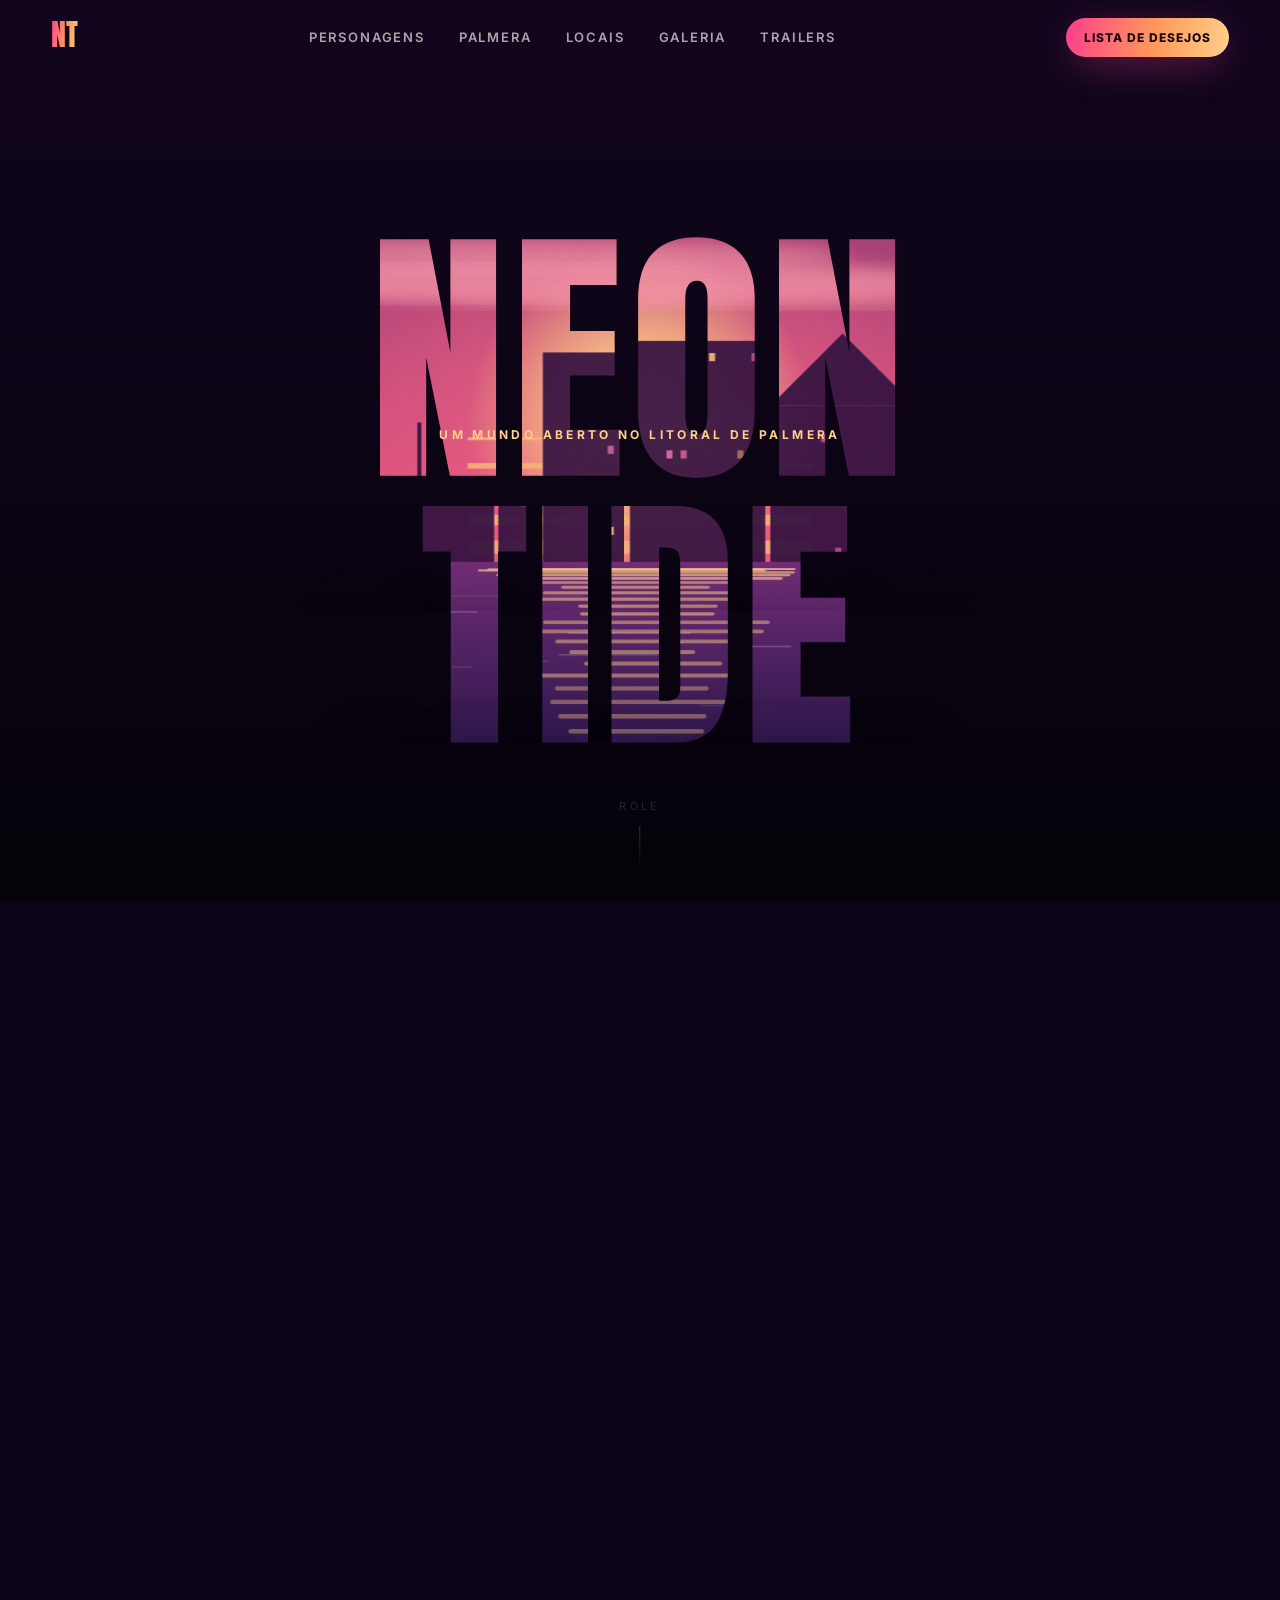
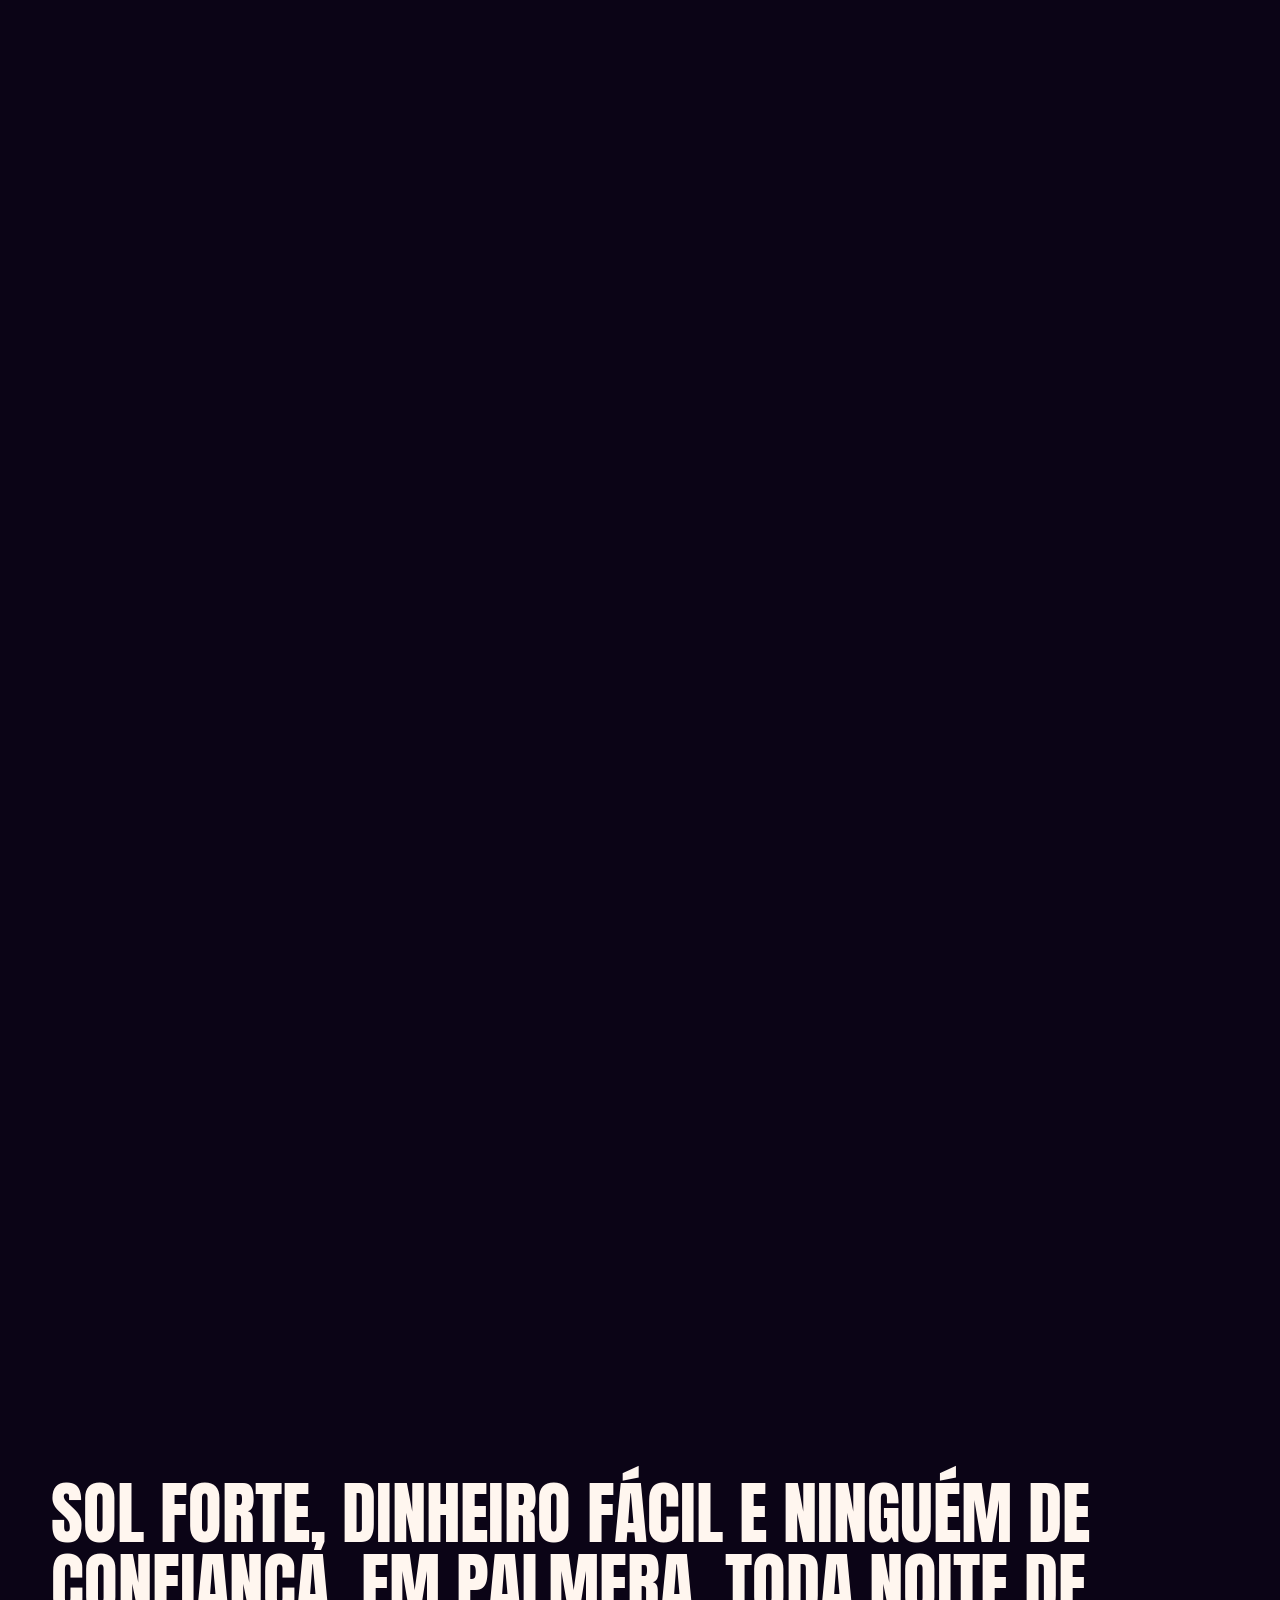
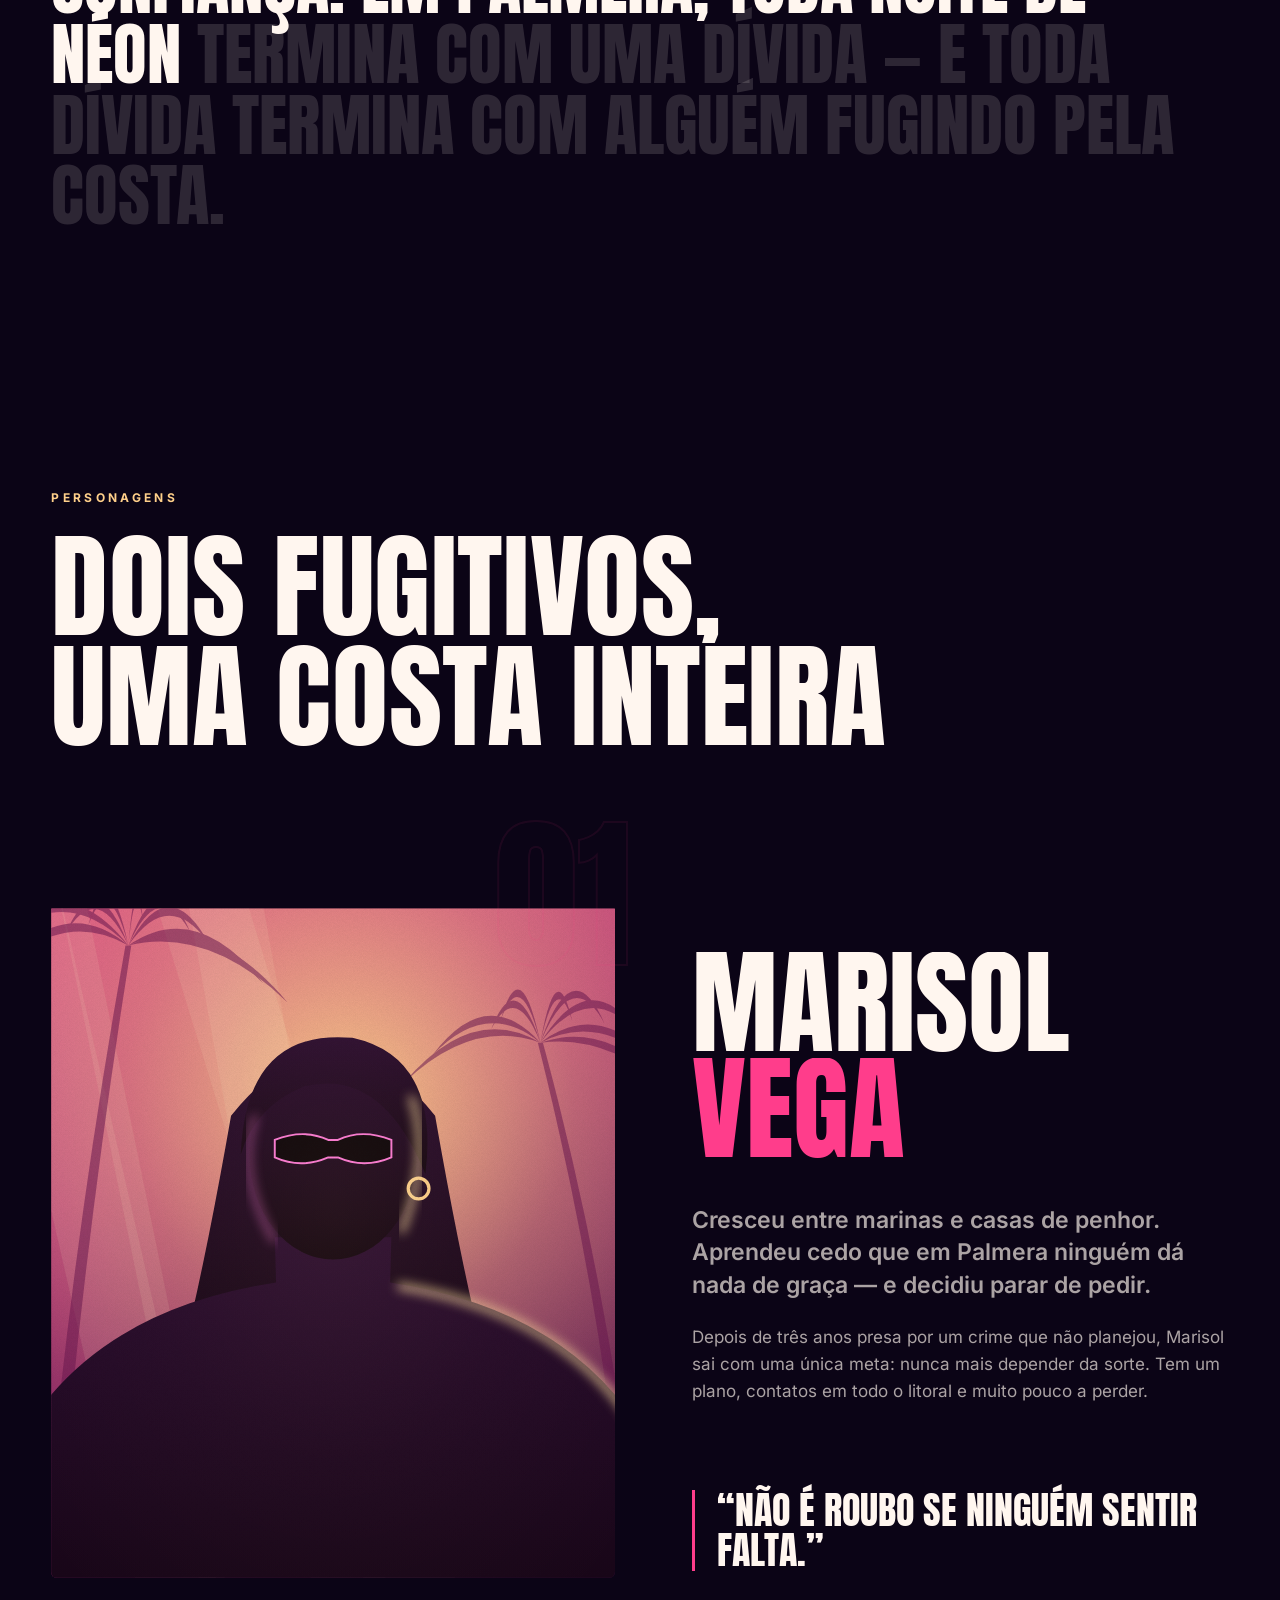
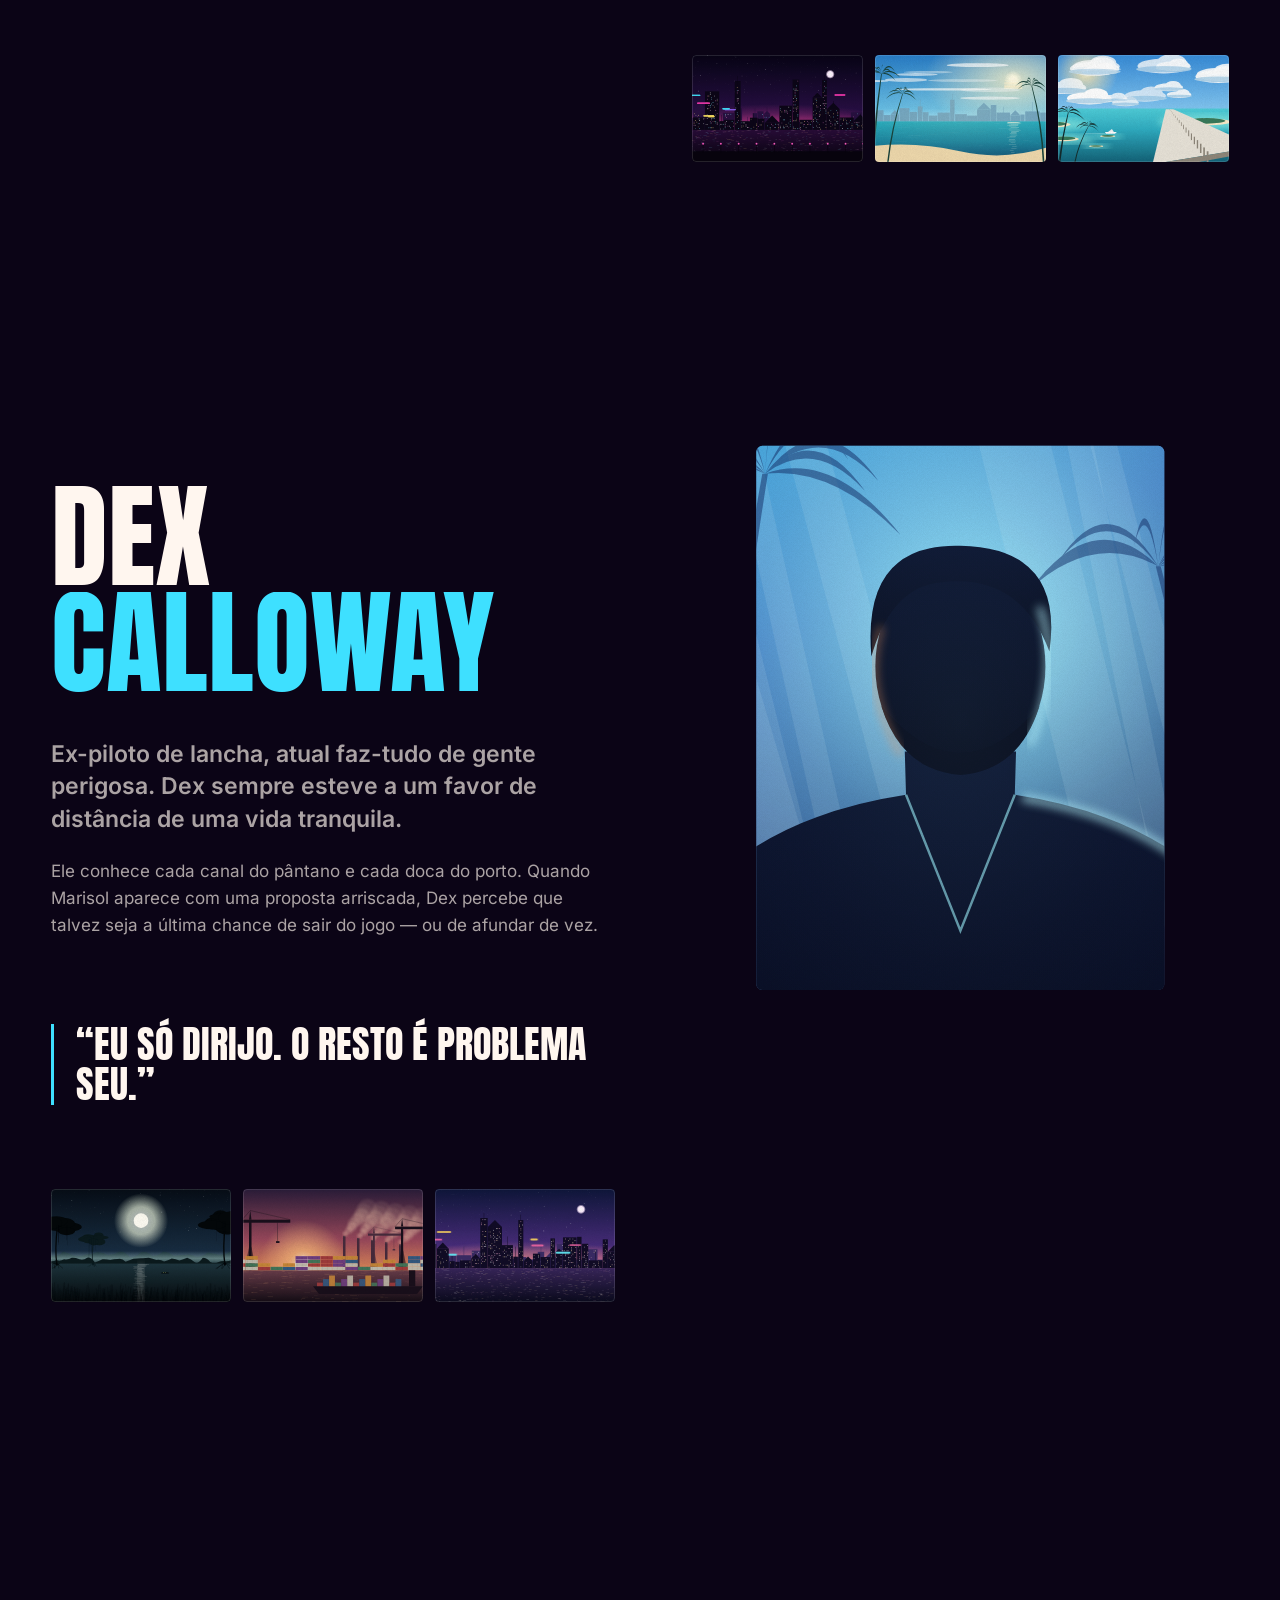
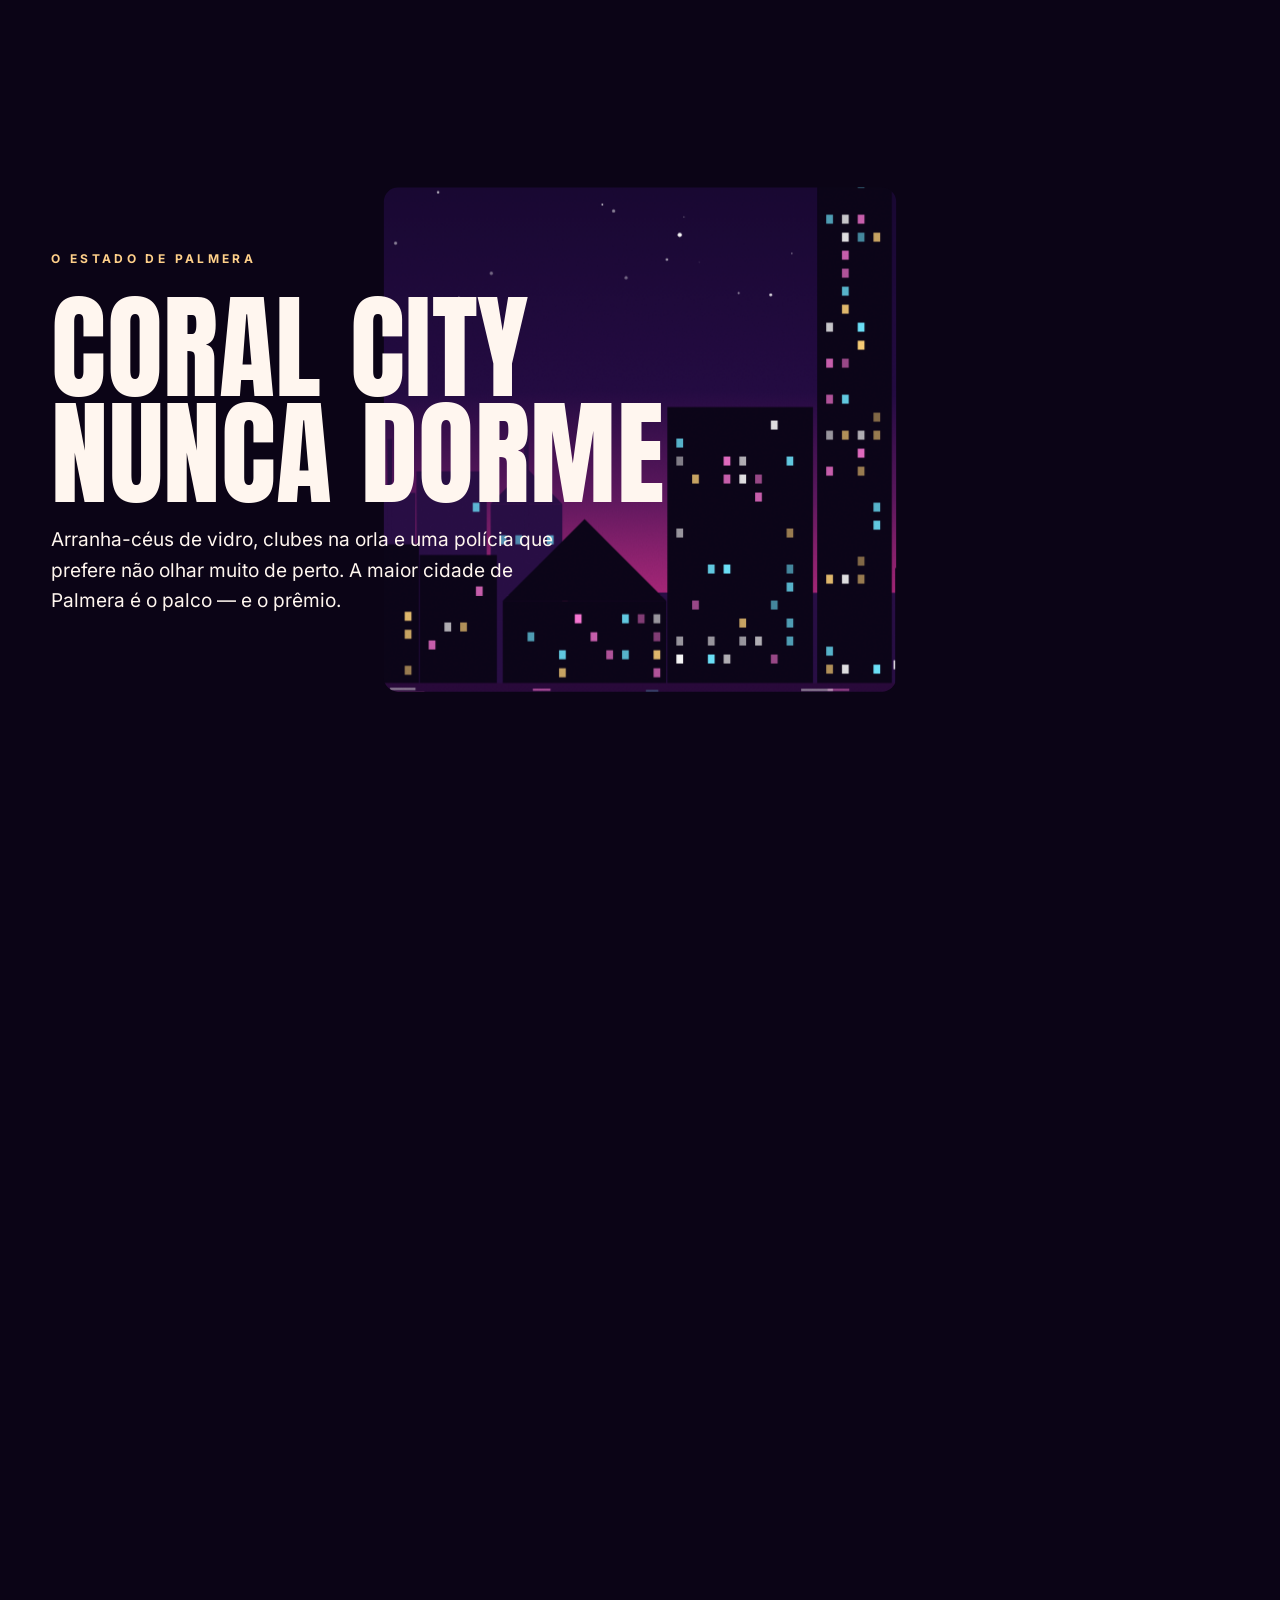
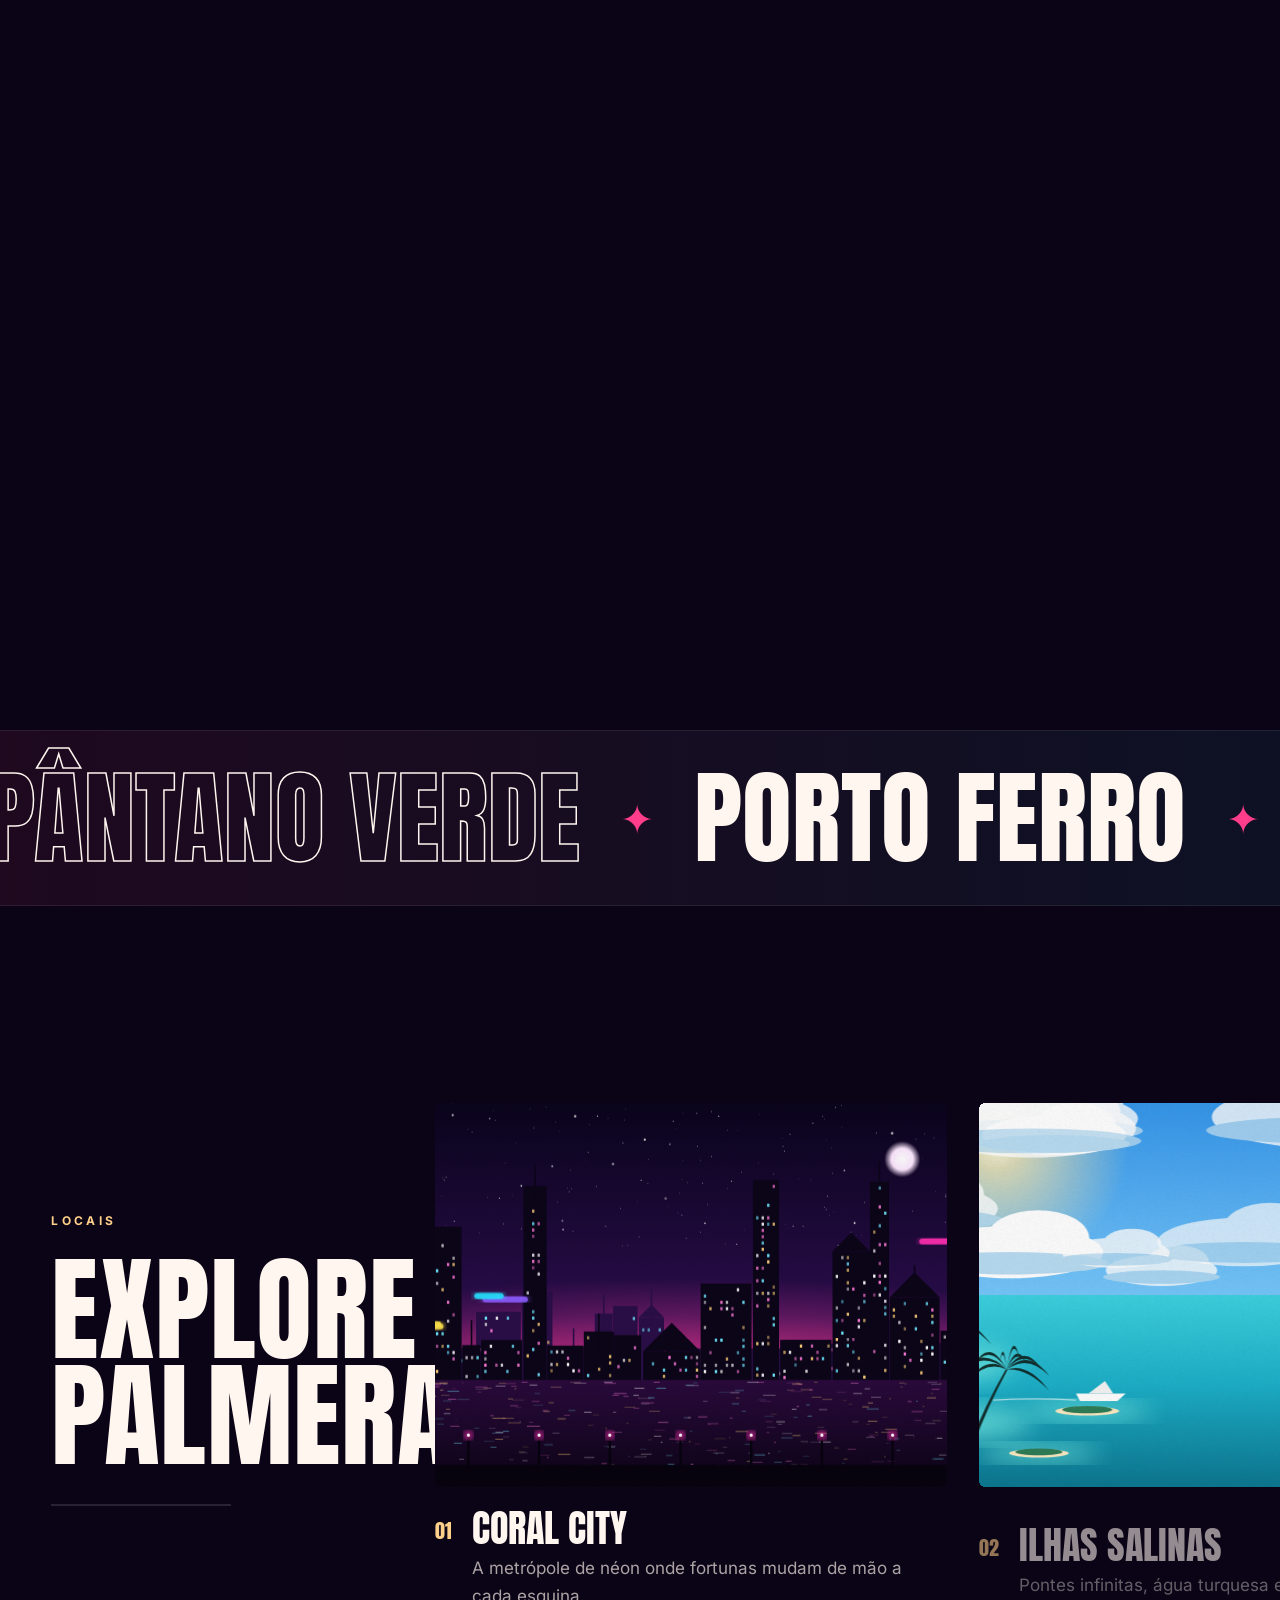
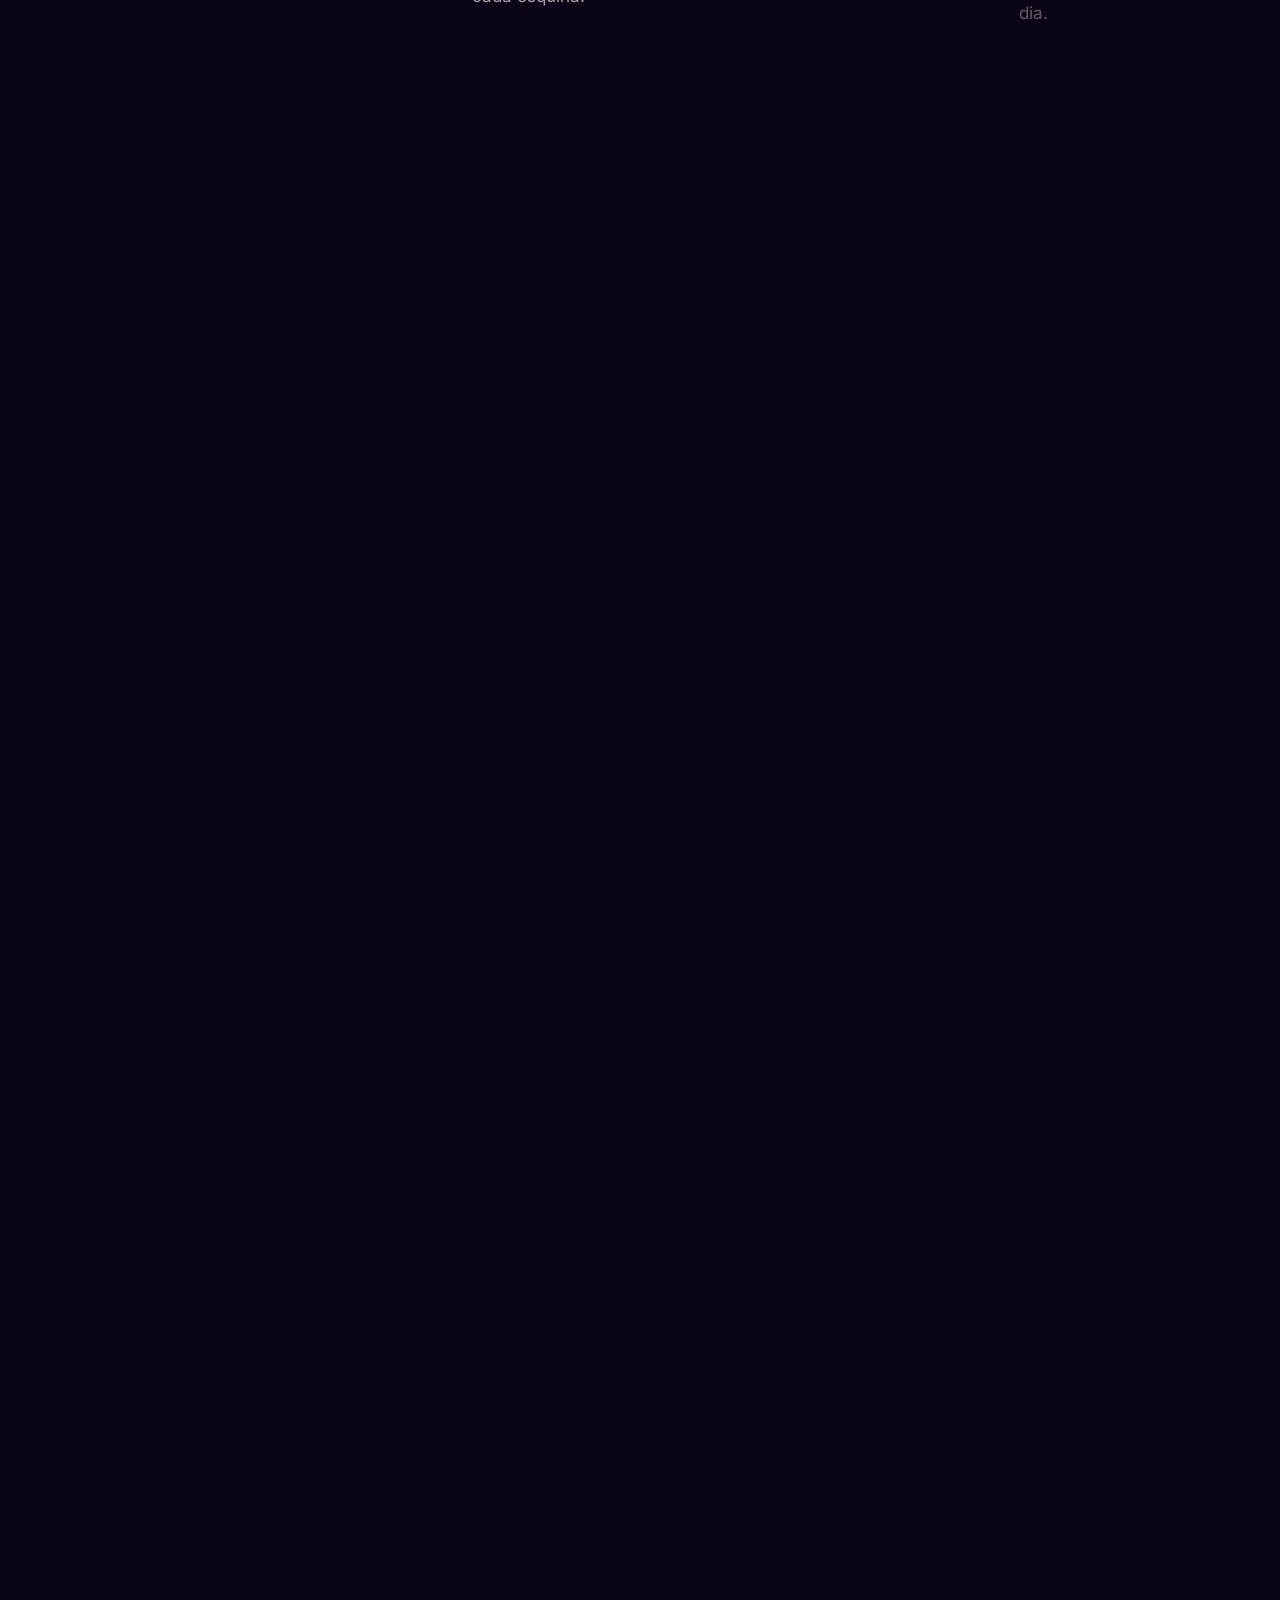
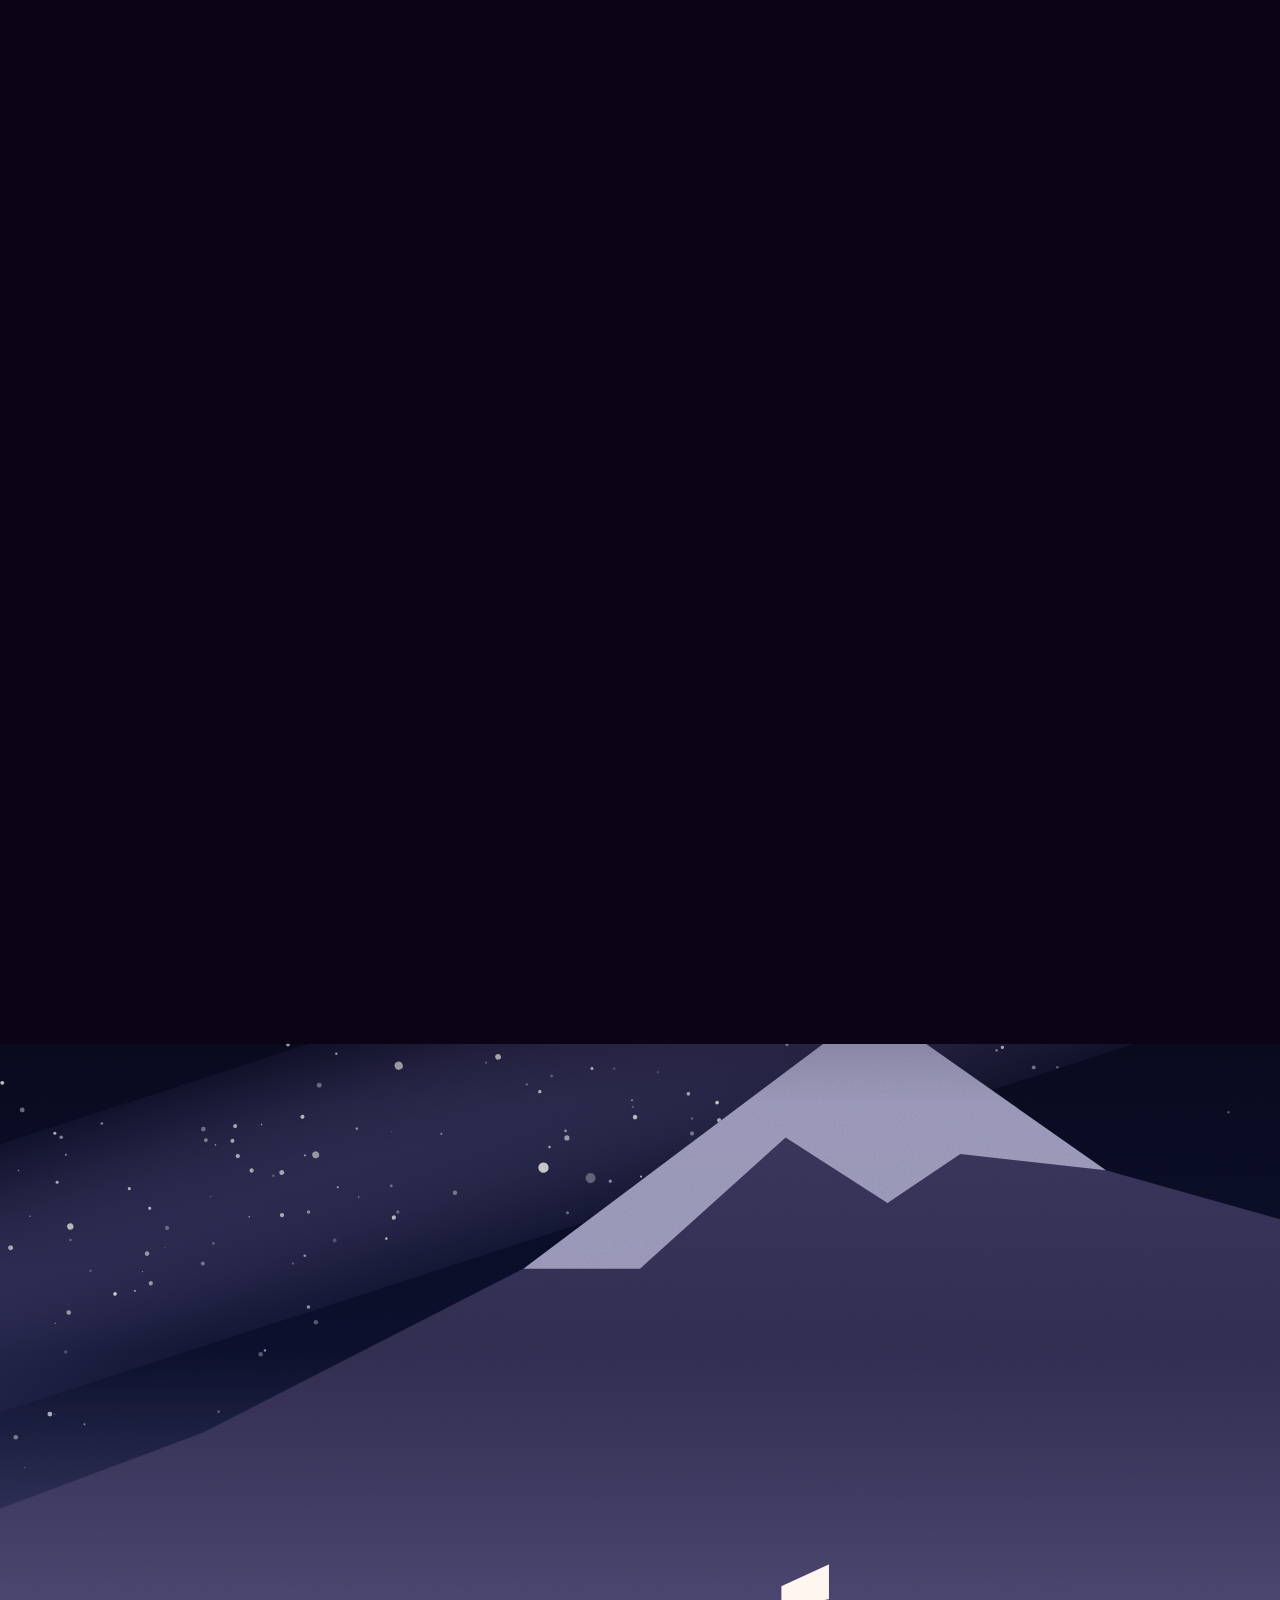
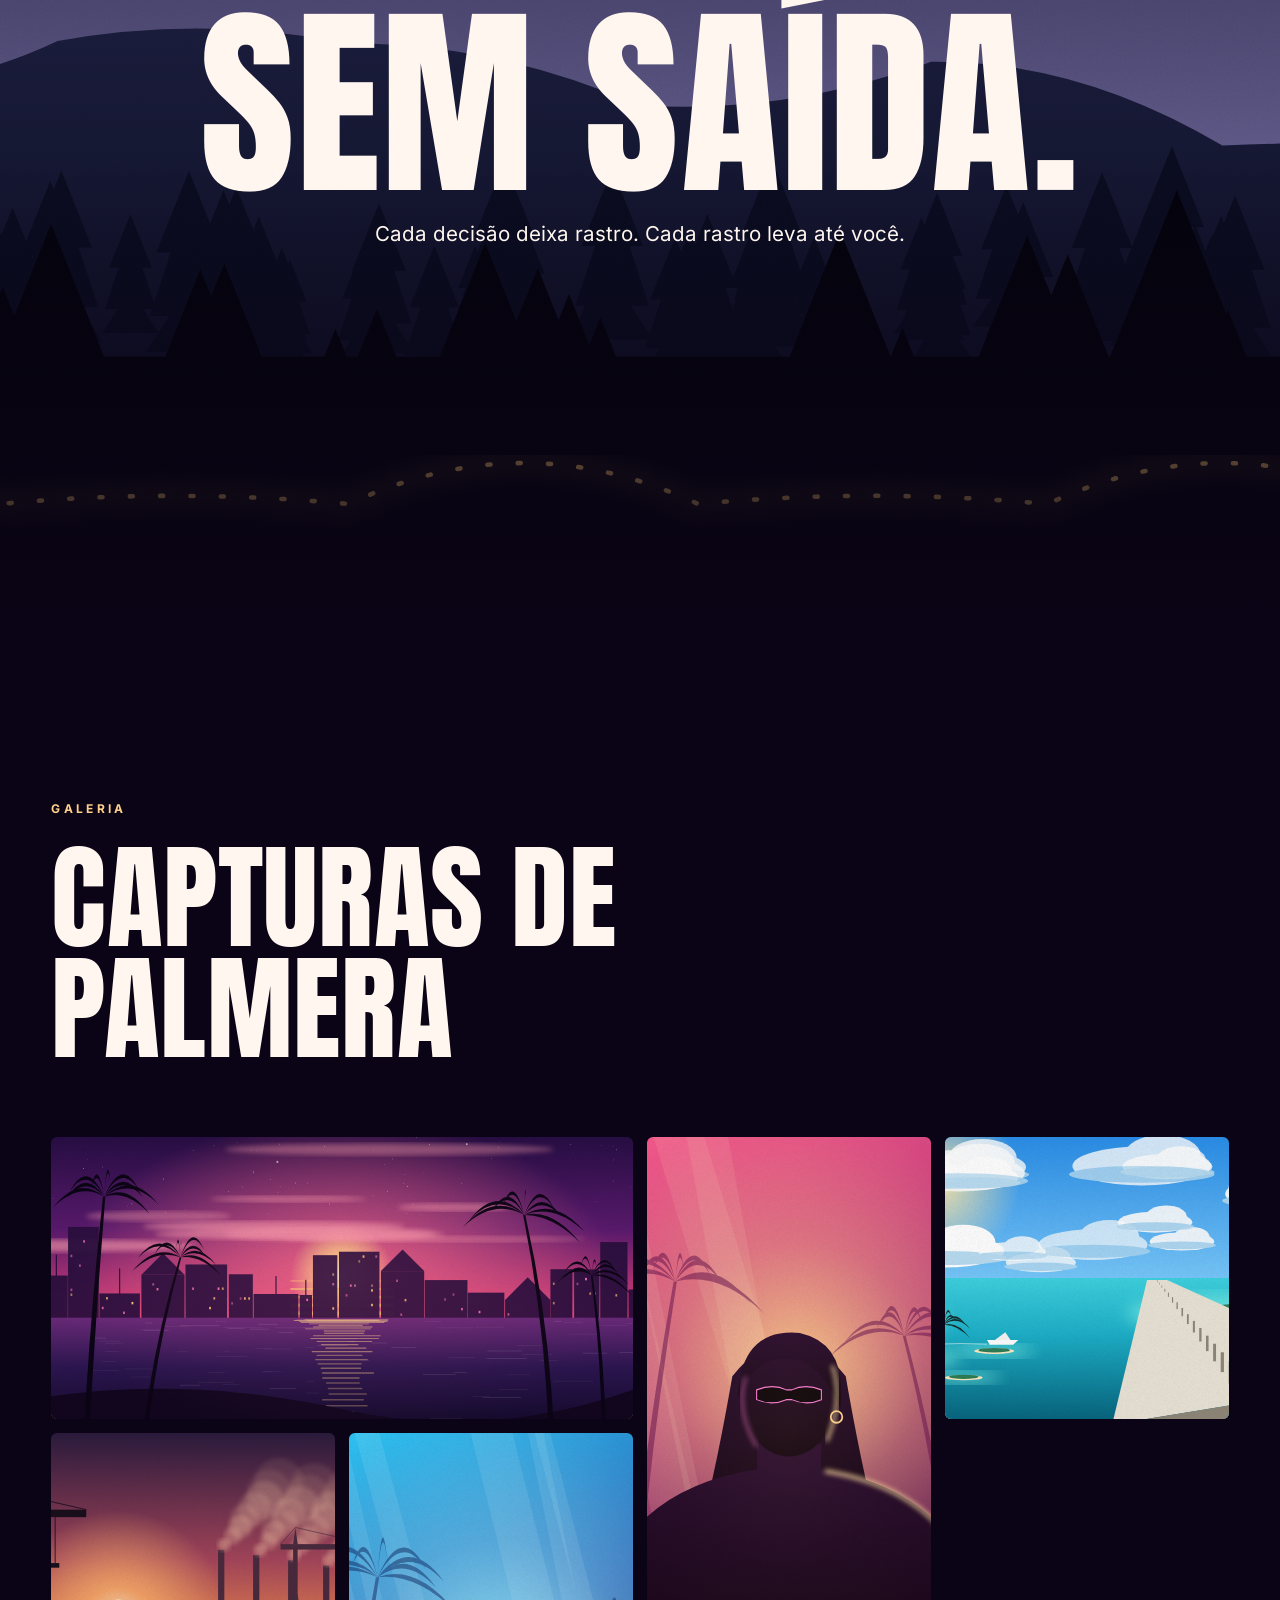
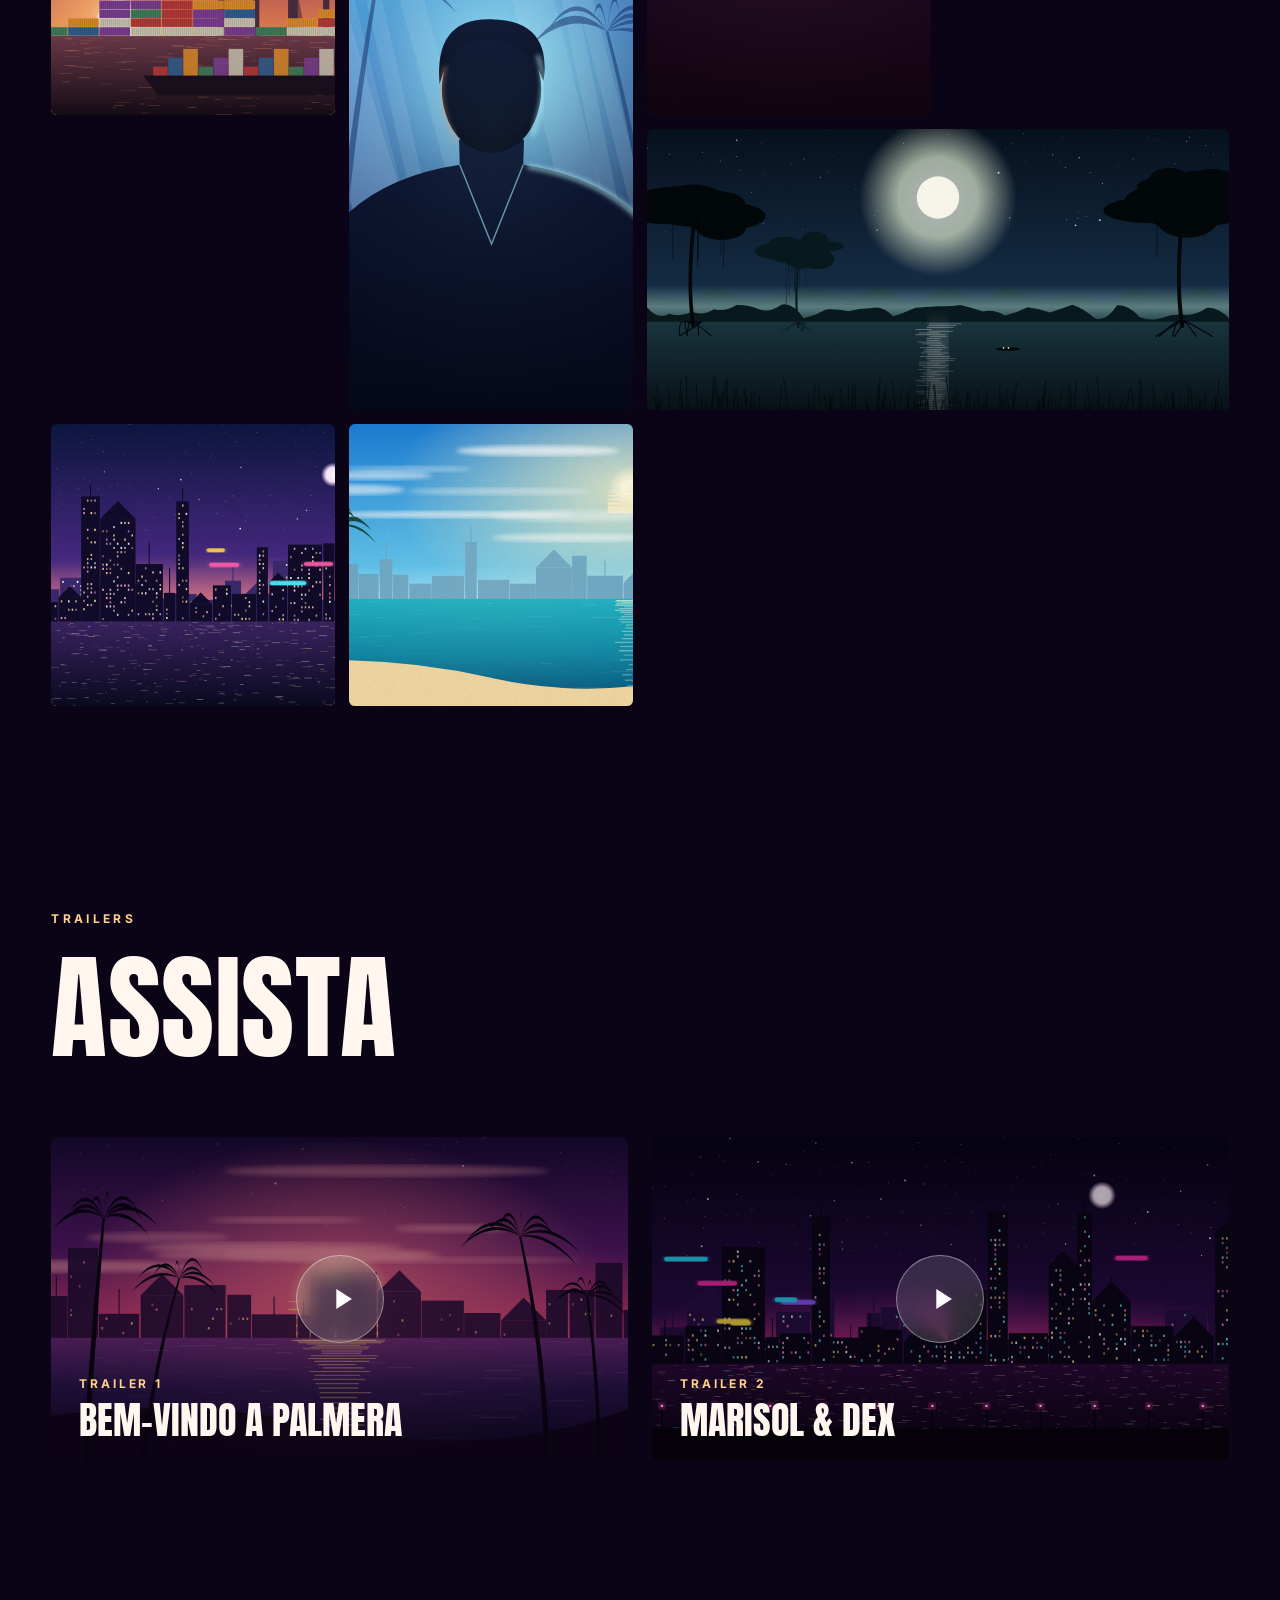
==== index.html @ a026e3bc "Create NEON TIDE site with scroll animations Single-page promo site for a fictional open-world game:" ====
<!doctype html>
<html lang="pt-BR">
<head>
  <meta charset="utf-8">
  <meta name="viewport" content="width=device-width, initial-scale=1">
  <title>NEON TIDE — Bem-vindo a Palmera</title>
  <meta name="description" content="NEON TIDE: um jogo de mundo aberto fictício ambientado no estado ensolarado de Palmera.">
  <meta name="theme-color" content="#0b0416">
  <link rel="preload" as="font" type="font/woff2" href="assets/fonts/anton-latin-400-normal.woff2" crossorigin>
  <link rel="icon" href="data:image/svg+xml,%3Csvg xmlns='http://www.w3.org/2000/svg' viewBox='0 0 32 32'%3E%3Crect width='32' height='32' rx='6' fill='%230b0416'/%3E%3Ctext x='16' y='23' font-family='Impact,sans-serif' font-size='18' text-anchor='middle' fill='%23ff3d8b'%3ENT%3C/text%3E%3C/svg%3E">
  <link rel="preload" as="image" href="assets/img/hero.svg">
  <link rel="stylesheet" href="css/style.css">
</head>
<body class="is-loading">

  <!-- Loader -->
  <div class="loader" aria-hidden="true">
    <div class="loader__logo">
      <span>N</span><span>T</span>
    </div>
    <div class="loader__bar"><i></i></div>
  </div>

  <!-- Navegação -->
  <header class="nav">
    <a class="nav__brand" href="#top" aria-label="Início">
      <span class="brand-mark">NT</span>
    </a>
    <nav class="nav__links" aria-label="Seções">
      <a href="#personagens">Personagens</a>
      <a href="#palmera">Palmera</a>
      <a href="#locais">Locais</a>
      <a href="#galeria">Galeria</a>
      <a href="#trailer">Trailers</a>
    </nav>
    <div class="nav__right">
      <a class="btn btn--small" href="#lancamento">Lista de desejos</a>
      <button class="nav__burger" aria-label="Abrir menu" aria-expanded="false"><span></span><span></span></button>
    </div>
  </header>

  <div class="menu" aria-hidden="true">
    <nav>
      <a href="#personagens">Personagens</a>
      <a href="#palmera">Palmera</a>
      <a href="#locais">Locais</a>
      <a href="#galeria">Galeria</a>
      <a href="#trailer">Trailers</a>
      <a href="#lancamento">Lançamento</a>
    </nav>
  </div>

  <main id="top">

    <!-- 1. INTRO: imagem revelada pela máscara do título -->
    <section class="intro" aria-label="Introdução">
      <div class="intro__pin">
        <div class="intro__media">
          <img class="intro__img" src="assets/img/hero.svg" alt="Pôr do sol sobre Coral City com palmeiras em silhueta" width="1920" height="1080">
          <div class="intro__shade"></div>
        </div>

        <!-- Camada escura com o título vazado -->
        <svg class="intro__mask" viewBox="0 0 1920 1080" preserveAspectRatio="xMidYMid slice" aria-hidden="true">
          <defs>
            <mask id="titleMask" maskUnits="userSpaceOnUse" x="0" y="0" width="1920" height="1080">
              <rect width="1920" height="1080" fill="#fff"/>
              <g class="intro__maskText">
                <text x="960" y="450" text-anchor="middle" dominant-baseline="middle">NEON</text>
                <text x="960" y="770" text-anchor="middle" dominant-baseline="middle" class="t2">TIDE</text>
              </g>
            </mask>
            <linearGradient id="maskFill" x1="0" y1="0" x2="0" y2="1">
              <stop offset="0" stop-color="#12061f"/>
              <stop offset="1" stop-color="#050209"/>
            </linearGradient>
          </defs>
          <rect width="1920" height="1080" fill="url(#maskFill)" mask="url(#titleMask)"/>
        </svg>

        <div class="intro__copy">
          <p class="eyebrow">Um mundo aberto no litoral de Palmera</p>
          <h1 class="intro__headline">
            <span class="line"><span>Bem-vindo</span></span>
            <span class="line"><span>a Palmera</span></span>
          </h1>
          <p class="intro__sub">Chegando no <strong>Outono de 2027</strong></p>
        </div>

        <div class="scroll-hint" aria-hidden="true">
          <span>Role</span>
          <i></i>
        </div>
      </div>
    </section>

    <!-- 2. Frase de abertura -->
    <section class="statement">
      <p class="statement__text split-words">
        Sol forte, dinheiro fácil e ninguém de confiança. Em Palmera, toda noite de néon termina com uma dívida — e toda dívida termina com alguém fugindo pela costa.
      </p>
    </section>

    <!-- 3. PERSONAGENS -->
    <section id="personagens" class="chars">
      <header class="section-head">
        <span class="eyebrow">Personagens</span>
        <h2 class="display reveal-lines"><span class="line"><span>Dois fugitivos,</span></span><span class="line"><span>uma costa inteira</span></span></h2>
      </header>

      <article class="char" data-theme="pink">
        <div class="char__media">
          <div class="char__frame">
            <img src="assets/img/char-marisol.svg" alt="Retrato estilizado de Marisol Vega" loading="lazy" width="1200" height="1600">
          </div>
          <span class="char__index">01</span>
        </div>
        <div class="char__body">
          <h3 class="char__name">
            <span class="line"><span>Marisol</span></span>
            <span class="line"><span>Vega</span></span>
          </h3>
          <p class="char__lede">Cresceu entre marinas e casas de penhor. Aprendeu cedo que em Palmera ninguém dá nada de graça — e decidiu parar de pedir.</p>
          <p>Depois de três anos presa por um crime que não planejou, Marisol sai com uma única meta: nunca mais depender da sorte. Tem um plano, contatos em todo o litoral e muito pouco a perder.</p>
          <blockquote class="char__quote">“Não é roubo se ninguém sentir falta.”</blockquote>
          <div class="char__thumbs">
            <button class="thumb" data-full="assets/img/coral-city.svg"><img src="assets/img/coral-city.svg" alt="Coral City à noite" loading="lazy"></button>
            <button class="thumb" data-full="assets/img/beach-day.svg"><img src="assets/img/beach-day.svg" alt="Praia durante o dia" loading="lazy"></button>
            <button class="thumb" data-full="assets/img/keys.svg"><img src="assets/img/keys.svg" alt="Ponte sobre as ilhas" loading="lazy"></button>
          </div>
        </div>
      </article>

      <article class="char char--reverse" data-theme="blue">
        <div class="char__media">
          <div class="char__frame">
            <img src="assets/img/char-dex.svg" alt="Retrato estilizado de Dex Calloway" loading="lazy" width="1200" height="1600">
          </div>
          <span class="char__index">02</span>
        </div>
        <div class="char__body">
          <h3 class="char__name">
            <span class="line"><span>Dex</span></span>
            <span class="line"><span>Calloway</span></span>
          </h3>
          <p class="char__lede">Ex-piloto de lancha, atual faz-tudo de gente perigosa. Dex sempre esteve a um favor de distância de uma vida tranquila.</p>
          <p>Ele conhece cada canal do pântano e cada doca do porto. Quando Marisol aparece com uma proposta arriscada, Dex percebe que talvez seja a última chance de sair do jogo — ou de afundar de vez.</p>
          <blockquote class="char__quote">“Eu só dirijo. O resto é problema seu.”</blockquote>
          <div class="char__thumbs">
            <button class="thumb" data-full="assets/img/glades.svg"><img src="assets/img/glades.svg" alt="Pântano sob a lua" loading="lazy"></button>
            <button class="thumb" data-full="assets/img/port.svg"><img src="assets/img/port.svg" alt="Porto industrial ao entardecer" loading="lazy"></button>
            <button class="thumb" data-full="assets/img/city-dusk.svg"><img src="assets/img/city-dusk.svg" alt="Cidade ao anoitecer" loading="lazy"></button>
          </div>
        </div>
      </article>
    </section>

    <!-- 4. PALMERA: imagem que expande ao rolar -->
    <section id="palmera" class="expand">
      <div class="expand__pin">
        <div class="expand__frame">
          <img src="assets/img/coral-city.svg" alt="Horizonte de Coral City com letreiros de néon" loading="lazy">
        </div>
        <div class="expand__copy">
          <span class="eyebrow">O estado de Palmera</span>
          <h2 class="display">Coral City<br>nunca dorme</h2>
          <p>Arranha-céus de vidro, clubes na orla e uma polícia que prefere não olhar muito de perto. A maior cidade de Palmera é o palco — e o prêmio.</p>
        </div>
      </div>
    </section>

    <!-- 5. Letreiro rolante -->
    <section class="marquee" aria-hidden="true">
      <div class="marquee__track">
        <span>Coral City</span><i>✦</i><span>Ilhas Salinas</span><i>✦</i><span>Pântano Verde</span><i>✦</i><span>Porto Ferro</span><i>✦</i><span>Serra Alta</span><i>✦</i><span>Praia Dourada</span><i>✦</i>
        <span>Coral City</span><i>✦</i><span>Ilhas Salinas</span><i>✦</i><span>Pântano Verde</span><i>✦</i><span>Porto Ferro</span><i>✦</i><span>Serra Alta</span><i>✦</i><span>Praia Dourada</span><i>✦</i>
      </div>
    </section>

    <!-- 6. LOCAIS: rolagem horizontal -->
    <section id="locais" class="places">
      <div class="places__pin">
        <header class="places__head">
          <span class="eyebrow">Locais</span>
          <h2 class="display">Explore<br>Palmera</h2>
          <div class="places__progress"><i></i></div>
        </header>
        <div class="places__track">
          <article class="place">
            <div class="place__img"><img src="assets/img/coral-city.svg" alt="" loading="lazy"></div>
            <div class="place__info"><span>01</span><h3>Coral City</h3><p>A metrópole de néon onde fortunas mudam de mão a cada esquina.</p></div>
          </article>
          <article class="place">
            <div class="place__img"><img src="assets/img/keys.svg" alt="" loading="lazy"></div>
            <div class="place__info"><span>02</span><h3>Ilhas Salinas</h3><p>Pontes infinitas, água turquesa e contrabando à luz do dia.</p></div>
          </article>
          <article class="place">
            <div class="place__img"><img src="assets/img/glades.svg" alt="" loading="lazy"></div>
            <div class="place__info"><span>03</span><h3>Pântano Verde</h3><p>Mangues, neblina e segredos que o jacaré guarda melhor que ninguém.</p></div>
          </article>
          <article class="place">
            <div class="place__img"><img src="assets/img/port.svg" alt="" loading="lazy"></div>
            <div class="place__info"><span>04</span><h3>Porto Ferro</h3><p>Guindastes, contêineres e uma cidade operária que não faz perguntas.</p></div>
          </article>
          <article class="place">
            <div class="place__img"><img src="assets/img/mountain.svg" alt="" loading="lazy"></div>
            <div class="place__info"><span>05</span><h3>Serra Alta</h3><p>Estradas sinuosas sob a Via Láctea, longe de qualquer testemunha.</p></div>
          </article>
          <article class="place">
            <div class="place__img"><img src="assets/img/beach-day.svg" alt="" loading="lazy"></div>
            <div class="place__info"><span>06</span><h3>Praia Dourada</h3><p>Areia branca, iates e festas que só terminam quando a polícia chega.</p></div>
          </article>
        </div>
      </div>
    </section>

    <!-- 7. Parallax em camadas -->
    <section class="parallax">
      <div class="parallax__bg"><img src="assets/img/mountain.svg" alt="" loading="lazy"></div>
      <div class="parallax__copy">
        <h2 class="display split-chars">Sem saída.</h2>
        <p class="reveal-up">Cada decisão deixa rastro. Cada rastro leva até você.</p>
      </div>
    </section>

    <!-- 8. GALERIA -->
    <section id="galeria" class="gallery">
      <header class="section-head">
        <span class="eyebrow">Galeria</span>
        <h2 class="display reveal-lines"><span class="line"><span>Capturas de</span></span><span class="line"><span>Palmera</span></span></h2>
      </header>
      <div class="gallery__grid">
        <button class="g-item g-item--wide" data-full="assets/img/hero.svg"><img src="assets/img/hero.svg" alt="Pôr do sol na orla" loading="lazy"></button>
        <button class="g-item g-item--tall" data-full="assets/img/char-marisol.svg"><img src="assets/img/char-marisol.svg" alt="Marisol Vega" loading="lazy"></button>
        <button class="g-item" data-full="assets/img/keys.svg"><img src="assets/img/keys.svg" alt="Ilhas Salinas" loading="lazy"></button>
        <button class="g-item" data-full="assets/img/port.svg"><img src="assets/img/port.svg" alt="Porto Ferro" loading="lazy"></button>
        <button class="g-item g-item--tall" data-full="assets/img/char-dex.svg"><img src="assets/img/char-dex.svg" alt="Dex Calloway" loading="lazy"></button>
        <button class="g-item g-item--wide" data-full="assets/img/glades.svg"><img src="assets/img/glades.svg" alt="Pântano Verde" loading="lazy"></button>
        <button class="g-item" data-full="assets/img/city-dusk.svg"><img src="assets/img/city-dusk.svg" alt="Cidade ao anoitecer" loading="lazy"></button>
        <button class="g-item" data-full="assets/img/beach-day.svg"><img src="assets/img/beach-day.svg" alt="Praia Dourada" loading="lazy"></button>
      </div>
    </section>

    <!-- 9. TRAILERS -->
    <section id="trailer" class="trailers">
      <header class="section-head">
        <span class="eyebrow">Trailers</span>
        <h2 class="display reveal-lines"><span class="line"><span>Assista</span></span></h2>
      </header>
      <div class="trailers__list">
        <button class="trailer" data-full="assets/img/hero.svg">
          <div class="trailer__img"><img src="assets/img/hero.svg" alt="" loading="lazy"></div>
          <div class="trailer__play" aria-hidden="true"><svg viewBox="0 0 24 24"><path d="M8 5v14l11-7z"/></svg></div>
          <div class="trailer__meta"><span>Trailer 1</span><h3>Bem-vindo a Palmera</h3></div>
        </button>
        <button class="trailer" data-full="assets/img/coral-city.svg">
          <div class="trailer__img"><img src="assets/img/coral-city.svg" alt="" loading="lazy"></div>
          <div class="trailer__play" aria-hidden="true"><svg viewBox="0 0 24 24"><path d="M8 5v14l11-7z"/></svg></div>
          <div class="trailer__meta"><span>Trailer 2</span><h3>Marisol &amp; Dex</h3></div>
        </button>
      </div>
    </section>

    <!-- 10. LANÇAMENTO -->
    <section id="lancamento" class="launch">
      <div class="launch__bg"><img src="assets/img/city-dusk.svg" alt="" loading="lazy"></div>
      <div class="launch__inner">
        <div class="launch__logo split-chars">NEON TIDE</div>
        <p class="launch__date reveal-up">Outono de 2027</p>
        <div class="countdown reveal-up" data-target="2027-10-15T00:00:00">
          <div><b data-cd="d">000</b><span>dias</span></div>
          <div><b data-cd="h">00</b><span>horas</span></div>
          <div><b data-cd="m">00</b><span>min</span></div>
          <div><b data-cd="s">00</b><span>seg</span></div>
        </div>
        <div class="launch__platforms reveal-up">
          <span>Console A</span><span>Console B</span><span>PC</span>
        </div>
        <a class="btn reveal-up" href="#top">Adicionar à lista de desejos</a>
      </div>
    </section>
  </main>

  <footer class="footer">
    <div class="footer__brand">NEON TIDE</div>
    <p>Projeto de fã, fictício e sem fins lucrativos. Personagens, locais e ilustrações são originais.</p>
    <nav>
      <a href="#personagens">Personagens</a>
      <a href="#locais">Locais</a>
      <a href="#galeria">Galeria</a>
      <a href="#top">Voltar ao topo ↑</a>
    </nav>
  </footer>

  <!-- Lightbox -->
  <div class="lightbox" aria-hidden="true" role="dialog" aria-label="Visualizador de imagens">
    <button class="lightbox__close" aria-label="Fechar">✕</button>
    <button class="lightbox__nav lightbox__prev" aria-label="Anterior">‹</button>
    <img class="lightbox__img" alt="">
    <button class="lightbox__nav lightbox__next" aria-label="Próxima">›</button>
    <div class="lightbox__count"></div>
  </div>

  <script src="vendor/gsap.min.js"></script>
  <script src="vendor/ScrollTrigger.min.js"></script>
  <script src="vendor/lenis.min.js"></script>
  <script src="js/main.js"></script>
</body>
</html>
---- css/style.css ----
/* =========================================================
   NEON TIDE — estilos
   ========================================================= */
@font-face { font-family: "Anton"; font-weight: 400; font-display: swap; src: url("../assets/fonts/anton-latin-400-normal.woff2") format("woff2"); }
@font-face { font-family: "Inter"; font-weight: 400; font-display: swap; src: url("../assets/fonts/inter-latin-400-normal.woff2") format("woff2"); }
@font-face { font-family: "Inter"; font-weight: 600; font-display: swap; src: url("../assets/fonts/inter-latin-600-normal.woff2") format("woff2"); }
@font-face { font-family: "Inter"; font-weight: 700; font-display: swap; src: url("../assets/fonts/inter-latin-700-normal.woff2") format("woff2"); }
@font-face { font-family: "Inter"; font-weight: 800; font-display: swap; src: url("../assets/fonts/inter-latin-800-normal.woff2") format("woff2"); }

:root {
  --bg: #0b0416;
  --bg-2: #12061f;
  --ink: #fff6ef;
  --muted: rgba(255, 246, 239, .66);
  --pink: #ff3d8b;
  --orange: #ff9a5b;
  --gold: #ffd08a;
  --cyan: #3ee0ff;
  --violet: #8c5bff;
  --grad: linear-gradient(100deg, var(--pink), var(--orange) 55%, var(--gold));
  --grad-cool: linear-gradient(100deg, var(--cyan), var(--violet));
  --display: "Anton", "Impact", "Haettenschweiler", "Arial Narrow Bold", sans-serif;
  --body: "Inter", system-ui, -apple-system, "Segoe UI", Roboto, sans-serif;
  --gutter: clamp(16px, 4vw, 64px);
  --ease: cubic-bezier(.16, 1, .3, 1);
}

*, *::before, *::after { box-sizing: border-box; }
html { -webkit-text-size-adjust: 100%; }
html.lenis, html.lenis body { height: auto; }
.lenis.lenis-smooth { scroll-behavior: auto !important; }
body {
  margin: 0;
  background: var(--bg);
  color: var(--ink);
  font-family: var(--body);
  font-size: 17px;
  line-height: 1.6;
  -webkit-font-smoothing: antialiased;
  overflow-x: hidden;
}
body.is-loading { overflow: hidden; }
img { display: block; max-width: 100%; }
a { color: inherit; text-decoration: none; }
button { font: inherit; color: inherit; background: none; border: 0; padding: 0; cursor: pointer; }
::selection { background: var(--pink); color: #fff; }

.eyebrow {
  display: inline-block;
  font-size: 12px;
  font-weight: 700;
  letter-spacing: .28em;
  text-transform: uppercase;
  color: var(--gold);
}
.display {
  font-family: var(--display);
  font-weight: 400;
  text-transform: uppercase;
  line-height: .92;
  letter-spacing: .005em;
  font-size: clamp(56px, 9vw, 160px);
  margin: .2em 0 0;
}
.line { display: block; overflow: hidden; padding-bottom: .04em; }
.line > span { display: inline-block; }

.btn {
  display: inline-flex;
  align-items: center;
  gap: .6em;
  padding: 16px 30px;
  border-radius: 999px;
  background: var(--grad);
  color: #1a0710;
  font-weight: 800;
  font-size: 14px;
  letter-spacing: .08em;
  text-transform: uppercase;
  transition: transform .4s var(--ease), box-shadow .4s var(--ease);
  box-shadow: 0 10px 40px -10px rgba(255, 61, 139, .6);
}
.btn:hover { transform: translateY(-2px) scale(1.03); box-shadow: 0 16px 50px -10px rgba(255, 61, 139, .85); }
.btn--small { padding: 10px 18px; font-size: 12px; }

/* ---------------- Loader ---------------- */
.loader {
  position: fixed; inset: 0; z-index: 100;
  display: grid; place-items: center; align-content: center; gap: 28px;
  background: var(--bg);
}
.loader__logo {
  font-family: var(--display);
  font-size: 96px; line-height: 1;
  display: flex; gap: .04em;
  background: var(--grad);
  -webkit-background-clip: text; background-clip: text; color: transparent;
}
.loader__logo span { display: inline-block; }
.loader__bar { width: 180px; height: 2px; background: rgba(255,255,255,.12); overflow: hidden; }
.loader__bar i { display: block; height: 100%; width: 0; background: var(--grad); }

/* ---------------- Navegação ---------------- */
.nav {
  position: fixed; top: 0; left: 0; right: 0; z-index: 50;
  display: flex; align-items: center; justify-content: space-between;
  padding: 18px var(--gutter);
  transition: background .5s var(--ease), padding .5s var(--ease), transform .5s var(--ease);
}
.nav.is-scrolled {
  background: rgba(11, 4, 22, .72);
  backdrop-filter: blur(14px) saturate(140%);
  -webkit-backdrop-filter: blur(14px) saturate(140%);
  padding-top: 12px; padding-bottom: 12px;
}
.nav.is-hidden { transform: translateY(-100%); }
.brand-mark {
  font-family: var(--display);
  font-size: 30px; line-height: 1;
  background: var(--grad);
  -webkit-background-clip: text; background-clip: text; color: transparent;
}
.nav__links { display: flex; gap: 34px; }
.nav__links a {
  position: relative;
  font-size: 13px; font-weight: 600; letter-spacing: .14em; text-transform: uppercase;
  color: var(--muted);
  transition: color .3s;
}
.nav__links a::after {
  content: ""; position: absolute; left: 0; right: 0; bottom: -6px; height: 2px;
  background: var(--grad); transform: scaleX(0); transform-origin: right; transition: transform .5s var(--ease);
}
.nav__links a:hover, .nav__links a.is-active { color: var(--ink); }
.nav__links a:hover::after, .nav__links a.is-active::after { transform: scaleX(1); transform-origin: left; }
.nav__right { display: flex; align-items: center; gap: 16px; }
.nav__burger { display: none; width: 36px; height: 36px; position: relative; }
.nav__burger span {
  position: absolute; left: 6px; right: 6px; height: 2px; background: var(--ink);
  transition: transform .4s var(--ease), top .4s var(--ease);
}
.nav__burger span:first-child { top: 13px; }
.nav__burger span:last-child { top: 21px; }
.menu-open .nav__burger span:first-child { top: 17px; transform: rotate(45deg); }
.menu-open .nav__burger span:last-child { top: 17px; transform: rotate(-45deg); }

.menu {
  position: fixed; inset: 0; z-index: 45;
  background: linear-gradient(160deg, #2b0d4d, var(--bg) 60%);
  display: grid; place-items: center;
  clip-path: circle(0% at calc(100% - 40px) 36px);
  transition: clip-path .8s var(--ease);
}
.menu-open .menu { clip-path: circle(150% at calc(100% - 40px) 36px); }
.menu nav { display: grid; gap: 6px; text-align: center; }
.menu a { font-family: var(--display); font-size: clamp(40px, 11vw, 72px); text-transform: uppercase; line-height: 1.1; }
.menu a:hover { background: var(--grad); -webkit-background-clip: text; background-clip: text; color: transparent; }

/* ---------------- Intro ---------------- */
.intro { position: relative; height: 320vh; }
.intro__pin {
  position: sticky; top: 0; height: 100vh; height: 100svh;
  overflow: hidden;
}
.intro__media { position: absolute; inset: 0; transform-origin: 50% 60%; }
.intro__img { width: 100%; height: 100%; object-fit: cover; }
.intro__shade {
  position: absolute; inset: 0;
  background: linear-gradient(180deg, rgba(11,4,22,.2) 0%, rgba(11,4,22,0) 40%, rgba(11,4,22,.85) 100%);
  opacity: 0;
}
.intro__mask { position: absolute; inset: 0; width: 100%; height: 100%; }
.intro__mask text {
  font-family: var(--display);
  font-size: 330px;
  letter-spacing: 6px;
  fill: #000;
}
.intro__maskText { transform-origin: 960px 640px; transform-box: view-box; }
.intro__copy {
  position: absolute; left: var(--gutter); right: var(--gutter); bottom: 12vh;
  text-align: center;
}
.intro__headline {
  font-family: var(--display); font-weight: 400; text-transform: uppercase;
  font-size: clamp(56px, 11vw, 190px); line-height: .9; margin: .15em 0;
  text-shadow: 0 10px 60px rgba(0,0,0,.35);
}
.intro__headline .line:last-child > span {
  background: var(--grad);
  -webkit-background-clip: text; background-clip: text; color: transparent;
}
.intro__sub { margin: 0; font-size: 18px; color: var(--ink); letter-spacing: .04em; }
.intro__sub strong { color: var(--gold); }
.intro__copy > * { opacity: 0; }

.scroll-hint {
  position: absolute; left: 50%; bottom: 28px; transform: translateX(-50%);
  display: grid; justify-items: center; gap: 10px;
  font-size: 11px; letter-spacing: .3em; text-transform: uppercase; color: var(--muted);
}
.scroll-hint i { width: 1px; height: 46px; background: linear-gradient(var(--ink), transparent); animation: hint 2s var(--ease) infinite; transform-origin: top; }
@keyframes hint { 0% { transform: scaleY(0); } 50% { transform: scaleY(1); } 100% { transform: scaleY(1); opacity: 0; } }

/* ---------------- Frase ---------------- */
.statement {
  padding: 22vh var(--gutter);
  max-width: 1400px; margin: 0 auto;
}
.statement__text {
  font-family: var(--display); text-transform: uppercase;
  font-size: clamp(34px, 5.4vw, 88px); line-height: 1.02; margin: 0;
}
.statement__text .word { display: inline-block; opacity: .14; transition: none; }

/* ---------------- Personagens ---------------- */
.section-head { padding: 0 var(--gutter); max-width: 1600px; margin: 0 auto 8vh; }
.chars { padding: 6vh 0 10vh; }
.char {
  --accent: var(--pink);
  display: grid; grid-template-columns: 1.05fr 1fr; gap: clamp(32px, 6vw, 110px);
  align-items: start;
  max-width: 1600px; margin: 0 auto 22vh; padding: 0 var(--gutter);
}
.char[data-theme="blue"] { --accent: var(--cyan); }
.char--reverse .char__media { order: 2; }
.char__media { position: sticky; top: 12vh; }
.char__frame {
  position: relative; aspect-ratio: 3 / 4; overflow: hidden; border-radius: 6px;
  clip-path: inset(12% 12% 12% 12% round 6px);
}
.char__frame img { width: 100%; height: 120%; object-fit: cover; transform: translateY(-8%) scale(1.15); }
.char__index {
  position: absolute; top: -.45em; right: -.1em;
  font-family: var(--display); font-size: clamp(90px, 13vw, 220px); line-height: 1;
  color: transparent; -webkit-text-stroke: 2px var(--accent); opacity: .9;
  pointer-events: none;
}
.char--reverse .char__index { right: auto; left: -.1em; }
.char__body { padding-top: 14vh; }
.char__name {
  font-family: var(--display); font-weight: 400; text-transform: uppercase;
  font-size: clamp(64px, 9vw, 170px); line-height: .88; margin: 0 0 .35em;
}
.char__name .line:last-child > span { color: var(--accent); }
.char__lede { font-size: clamp(20px, 1.8vw, 26px); line-height: 1.4; font-weight: 600; color: var(--ink); margin: 0 0 1em; }
.char__body > p { color: var(--muted); max-width: 560px; }
.char__quote {
  margin: 2.2em 0; padding-left: 22px; border-left: 3px solid var(--accent);
  font-family: var(--display); text-transform: uppercase; font-size: clamp(28px, 3vw, 44px); line-height: 1.05;
}
.char__thumbs { display: grid; grid-template-columns: repeat(3, 1fr); gap: 12px; margin-top: 8vh; }
.thumb { overflow: hidden; border-radius: 4px; aspect-ratio: 16 / 10; position: relative; }
.thumb img { width: 100%; height: 100%; object-fit: cover; transition: transform 1s var(--ease), filter .6s; filter: saturate(.85); }
.thumb::after { content: ""; position: absolute; inset: 0; border: 1px solid rgba(255,255,255,.12); border-radius: inherit; transition: border-color .4s; }
.thumb:hover img { transform: scale(1.08); filter: saturate(1.1); }
.thumb:hover::after { border-color: var(--accent); }

/* ---------------- Expand ---------------- */
.expand { position: relative; height: 260vh; }
.expand__pin { position: sticky; top: 0; height: 100vh; height: 100svh; display: grid; place-items: center; overflow: hidden; }
.expand__frame {
  position: absolute; inset: 0; overflow: hidden;
  clip-path: inset(22% 30% 22% 30% round 14px);
}
.expand__frame img { width: 100%; height: 100%; object-fit: cover; transform: scale(1.35); }
.expand__frame::after {
  content: ""; position: absolute; inset: 0;
  background: linear-gradient(90deg, rgba(11,4,22,.85), rgba(11,4,22,.1) 60%);
  opacity: var(--shade, 0);
}
.expand__copy {
  position: relative; z-index: 2; width: 100%; max-width: 1600px; padding: 0 var(--gutter);
  opacity: 0;
}
.expand__copy p { max-width: 520px; font-size: 19px; color: var(--ink); }

/* ---------------- Marquee ---------------- */
.marquee {
  overflow: hidden; padding: 4vh 0; border-block: 1px solid rgba(255,255,255,.08);
  background: linear-gradient(90deg, rgba(255,61,139,.08), rgba(62,224,255,.06));
}
.marquee__track {
  display: flex; align-items: center; gap: 40px; width: max-content;
  font-family: var(--display); text-transform: uppercase; font-size: clamp(48px, 8vw, 120px); line-height: 1;
  white-space: nowrap;
}
.marquee__track span:nth-of-type(odd) { color: transparent; -webkit-text-stroke: 1.5px var(--ink); }
.marquee__track i { font-style: normal; font-size: .4em; color: var(--pink); }

/* ---------------- Locais (horizontal) ---------------- */
.places { position: relative; }
.places__pin { height: 100vh; height: 100svh; display: flex; align-items: center; overflow: hidden; }
.places__head {
  flex: 0 0 auto; width: min(34vw, 520px); padding-left: var(--gutter); padding-right: 40px;
}
.places__progress { margin-top: 36px; width: 180px; height: 2px; background: rgba(255,255,255,.12); }
.places__progress i { display: block; height: 100%; width: 100%; background: var(--grad); transform: scaleX(0); transform-origin: left; }
.places__track { display: flex; gap: 32px; padding-right: var(--gutter); will-change: transform; }
.place { flex: 0 0 auto; width: clamp(300px, 40vw, 640px); }
.place__img { aspect-ratio: 4 / 3; overflow: hidden; border-radius: 6px; }
.place__img img { width: 100%; height: 100%; object-fit: cover; transform: scale(1.2); }
.place__info { display: grid; grid-template-columns: auto 1fr; column-gap: 20px; padding-top: 22px; }
.place__info span { grid-row: span 2; font-family: var(--display); font-size: 20px; color: var(--gold); padding-top: 6px; }
.place__info h3 { margin: 0; font-family: var(--display); font-weight: 400; text-transform: uppercase; font-size: clamp(32px, 3vw, 48px); line-height: 1; }
.place__info p { margin: 8px 0 0; color: var(--muted); max-width: 440px; }

/* ---------------- Parallax ---------------- */
.parallax { position: relative; height: 130vh; overflow: hidden; display: grid; place-items: center; text-align: center; }
.parallax__bg { position: absolute; inset: -20% 0; }
.parallax__bg img { width: 100%; height: 100%; object-fit: cover; }
.parallax__bg::after { content: ""; position: absolute; inset: 0; background: linear-gradient(var(--bg), rgba(11,4,22,.2) 30%, rgba(11,4,22,.2) 70%, var(--bg)); }
.parallax__copy { position: relative; padding: 0 var(--gutter); }
.parallax__copy .display { font-size: clamp(80px, 16vw, 280px); }
.parallax__copy p { font-size: clamp(18px, 1.6vw, 24px); }
.char-split { display: inline-block; }

/* ---------------- Galeria ---------------- */
.gallery { padding: 20vh 0 12vh; }
.gallery__grid {
  display: grid; grid-template-columns: repeat(4, 1fr); grid-auto-rows: 22vw; gap: 14px;
  padding: 0 var(--gutter); max-width: 1800px; margin: 0 auto;
}
.g-item { position: relative; overflow: hidden; border-radius: 6px; }
.g-item--wide { grid-column: span 2; }
.g-item--tall { grid-row: span 2; }
.g-item img { width: 100%; height: 100%; object-fit: cover; transition: transform 1.2s var(--ease); }
.g-item::after {
  content: "+"; position: absolute; right: 16px; bottom: 12px;
  font-size: 28px; font-weight: 300; line-height: 1;
  width: 44px; height: 44px; display: grid; place-items: center; border-radius: 50%;
  background: rgba(11,4,22,.6); backdrop-filter: blur(8px);
  opacity: 0; transform: translateY(10px); transition: all .5s var(--ease);
}
.g-item:hover img { transform: scale(1.07); }
.g-item:hover::after { opacity: 1; transform: none; }

/* ---------------- Trailers ---------------- */
.trailers { padding: 10vh 0 20vh; }
.trailers__list { display: grid; grid-template-columns: 1fr 1fr; gap: 24px; padding: 0 var(--gutter); max-width: 1800px; margin: 0 auto; }
.trailer { position: relative; display: block; text-align: left; overflow: hidden; border-radius: 8px; aspect-ratio: 16 / 9; }
.trailer__img, .trailer__img img { position: absolute; inset: 0; width: 100%; height: 100%; object-fit: cover; }
.trailer__img img { transition: transform 1.2s var(--ease), filter .6s; filter: brightness(.7); }
.trailer:hover .trailer__img img { transform: scale(1.06); filter: brightness(.9); }
.trailer__play {
  position: absolute; left: 50%; top: 50%; width: 88px; height: 88px; margin: -44px 0 0 -44px;
  display: grid; place-items: center; border-radius: 50%;
  background: rgba(255,255,255,.14); backdrop-filter: blur(10px); border: 1px solid rgba(255,255,255,.4);
  transition: transform .5s var(--ease), background .4s;
}
.trailer__play svg { width: 34px; fill: #fff; margin-left: 4px; }
.trailer:hover .trailer__play { transform: scale(1.12); background: var(--pink); }
.trailer__meta { position: absolute; left: 28px; bottom: 22px; }
.trailer__meta span { font-size: 12px; font-weight: 700; letter-spacing: .24em; text-transform: uppercase; color: var(--gold); }
.trailer__meta h3 { margin: 4px 0 0; font-family: var(--display); font-weight: 400; text-transform: uppercase; font-size: clamp(28px, 3vw, 48px); line-height: 1; }

/* ---------------- Lançamento ---------------- */
.launch { position: relative; min-height: 110vh; display: grid; place-items: center; text-align: center; overflow: hidden; }
.launch__bg { position: absolute; inset: 0; }
.launch__bg img { width: 100%; height: 100%; object-fit: cover; }
.launch__bg::after { content: ""; position: absolute; inset: 0; background: linear-gradient(var(--bg), rgba(11,4,22,.45) 40%, rgba(11,4,22,.9)); }
.launch__inner { position: relative; padding: 14vh var(--gutter); display: grid; justify-items: center; gap: 26px; }
.launch__logo {
  font-family: var(--display); text-transform: uppercase; font-size: clamp(72px, 15vw, 260px); line-height: .9;
}
.launch__logo .char-split {
  background: var(--grad); -webkit-background-clip: text; background-clip: text; color: transparent;
}
.launch__date { margin: 0; font-size: clamp(18px, 1.6vw, 24px); font-weight: 700; letter-spacing: .3em; text-transform: uppercase; }
.countdown { display: flex; gap: clamp(12px, 3vw, 40px); }
.countdown div { display: grid; min-width: 72px; }
.countdown b { font-family: var(--display); font-weight: 400; font-size: clamp(40px, 5vw, 76px); line-height: 1; font-variant-numeric: tabular-nums; }
.countdown span { font-size: 11px; letter-spacing: .26em; text-transform: uppercase; color: var(--muted); }
.launch__platforms { display: flex; gap: 12px; flex-wrap: wrap; justify-content: center; }
.launch__platforms span { padding: 8px 16px; border: 1px solid rgba(255,255,255,.25); border-radius: 999px; font-size: 13px; font-weight: 600; letter-spacing: .08em; }

/* ---------------- Footer ---------------- */
.footer {
  padding: 60px var(--gutter) 40px; border-top: 1px solid rgba(255,255,255,.08);
  display: grid; grid-template-columns: auto 1fr auto; gap: 30px; align-items: center;
  font-size: 13px; color: var(--muted);
}
.footer__brand { font-family: var(--display); font-size: 28px; color: var(--ink); }
.footer p { margin: 0; }
.footer nav { display: flex; gap: 22px; flex-wrap: wrap; }
.footer nav a:hover { color: var(--ink); }

/* ---------------- Lightbox ---------------- */
.lightbox {
  position: fixed; inset: 0; z-index: 90; display: grid; place-items: center;
  background: rgba(5, 2, 9, .94); backdrop-filter: blur(10px);
  opacity: 0; visibility: hidden; transition: opacity .5s var(--ease), visibility .5s;
}
.lightbox.is-open { opacity: 1; visibility: visible; }
.lightbox__img {
  max-width: 88vw; max-height: 84vh; border-radius: 6px; object-fit: contain;
  transform: scale(.94); transition: transform .7s var(--ease);
  box-shadow: 0 40px 120px -20px rgba(0,0,0,.8);
}
.lightbox.is-open .lightbox__img { transform: none; }
.lightbox__close { position: absolute; top: 20px; right: 24px; font-size: 22px; width: 48px; height: 48px; border-radius: 50%; border: 1px solid rgba(255,255,255,.25); }
.lightbox__nav { position: absolute; top: 50%; transform: translateY(-50%); font-size: 54px; width: 64px; height: 64px; line-height: 1; opacity: .7; }
.lightbox__nav:hover, .lightbox__close:hover { opacity: 1; color: var(--pink); }
.lightbox__prev { left: 12px; }
.lightbox__next { right: 12px; }
.lightbox__count { position: absolute; bottom: 22px; font-size: 12px; letter-spacing: .3em; color: var(--muted); }

/* ---------------- Responsivo ---------------- */
@media (max-width: 960px) {
  .nav__links { display: none; }
  .nav__burger { display: block; }
  .nav .btn--small { display: none; }
  .char, .char--reverse { grid-template-columns: 1fr; margin-bottom: 14vh; }
  .char--reverse .char__media { order: 0; }
  .char__media { position: relative; top: 0; }
  .char__body { padding-top: 4vh; }
  .places__pin { height: auto; display: block; padding: 12vh 0; }
  .places__head { width: auto; padding-right: var(--gutter); margin-bottom: 40px; }
  .places__track { flex-direction: column; padding: 0 var(--gutter); gap: 48px; }
  .place { width: 100%; }
  .gallery__grid { grid-template-columns: 1fr 1fr; grid-auto-rows: 44vw; }
  .trailers__list { grid-template-columns: 1fr; }
  .footer { grid-template-columns: 1fr; text-align: center; justify-items: center; }
  .expand__frame { clip-path: inset(24% 12% 24% 12% round 12px); }
  .intro__mask text { font-size: 380px; }
}

@media (prefers-reduced-motion: reduce) {
  *, *::before, *::after { animation: none !important; transition: none !important; }
}
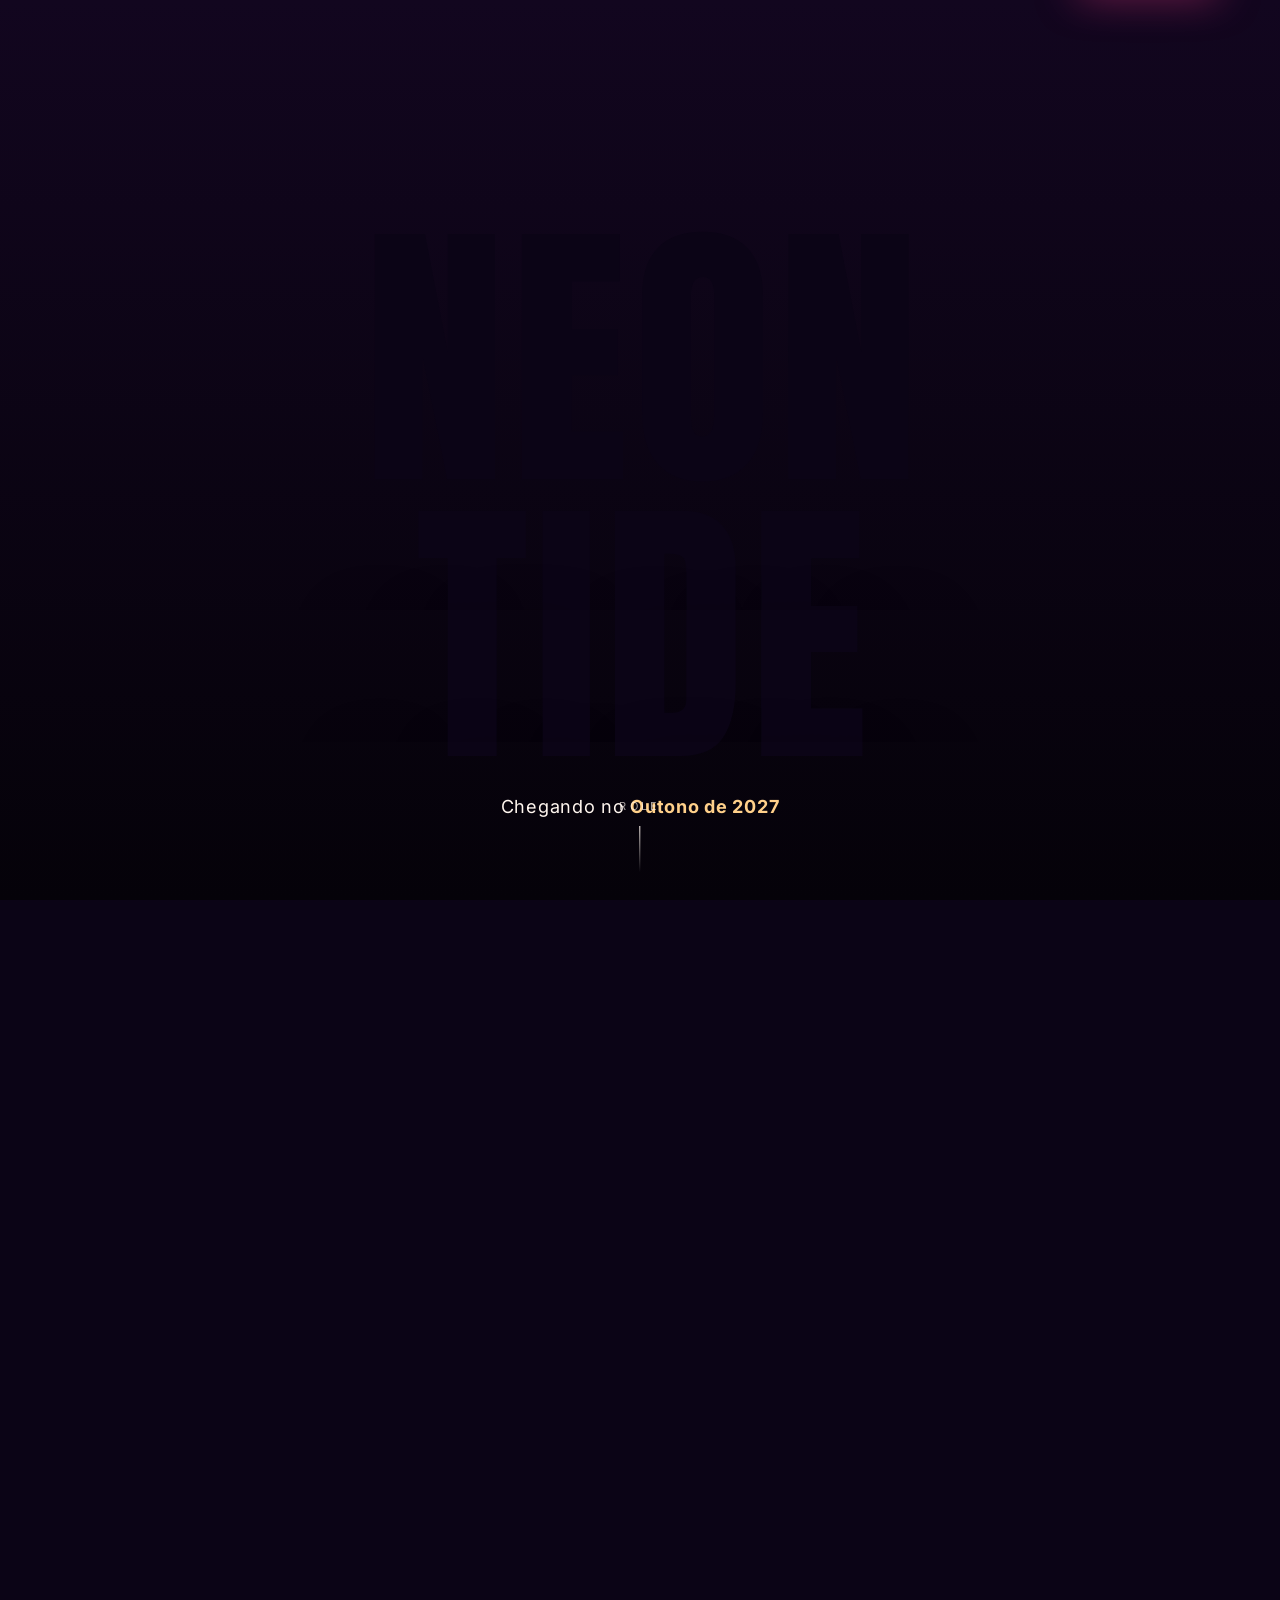
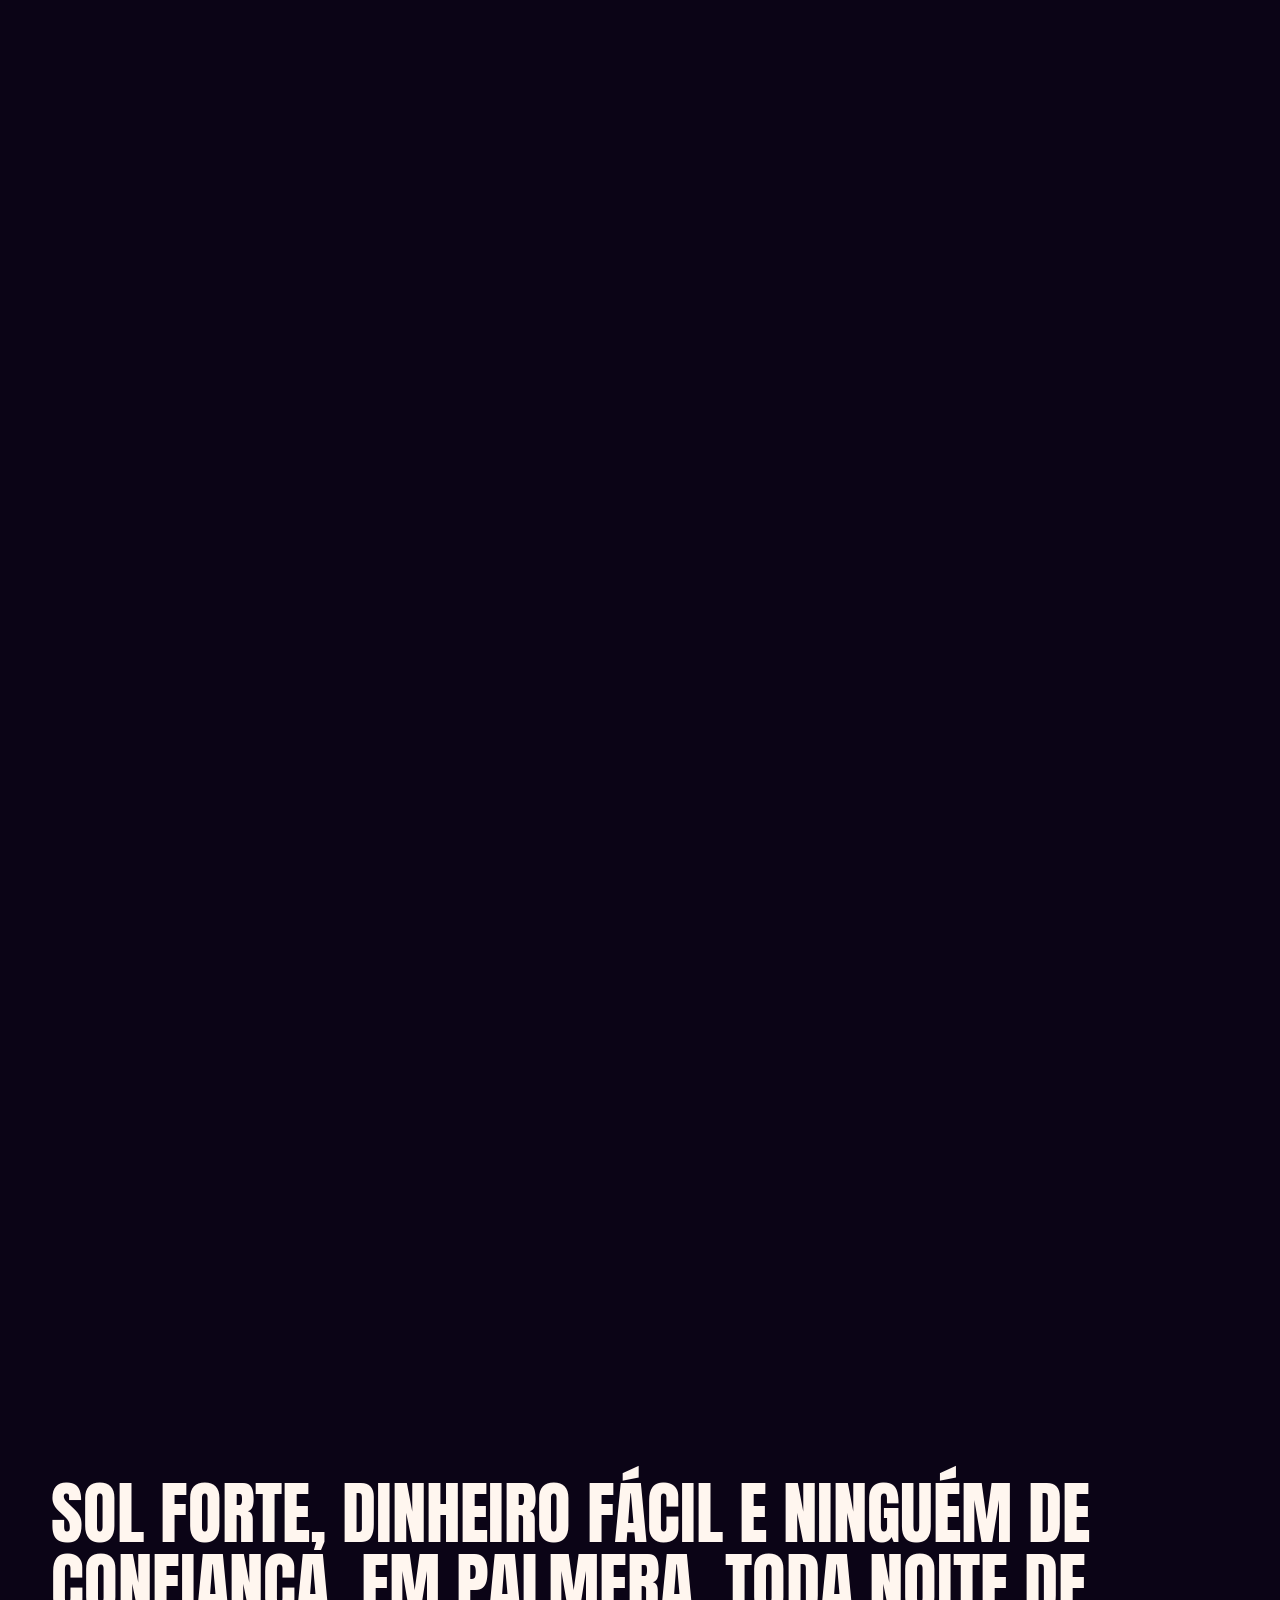
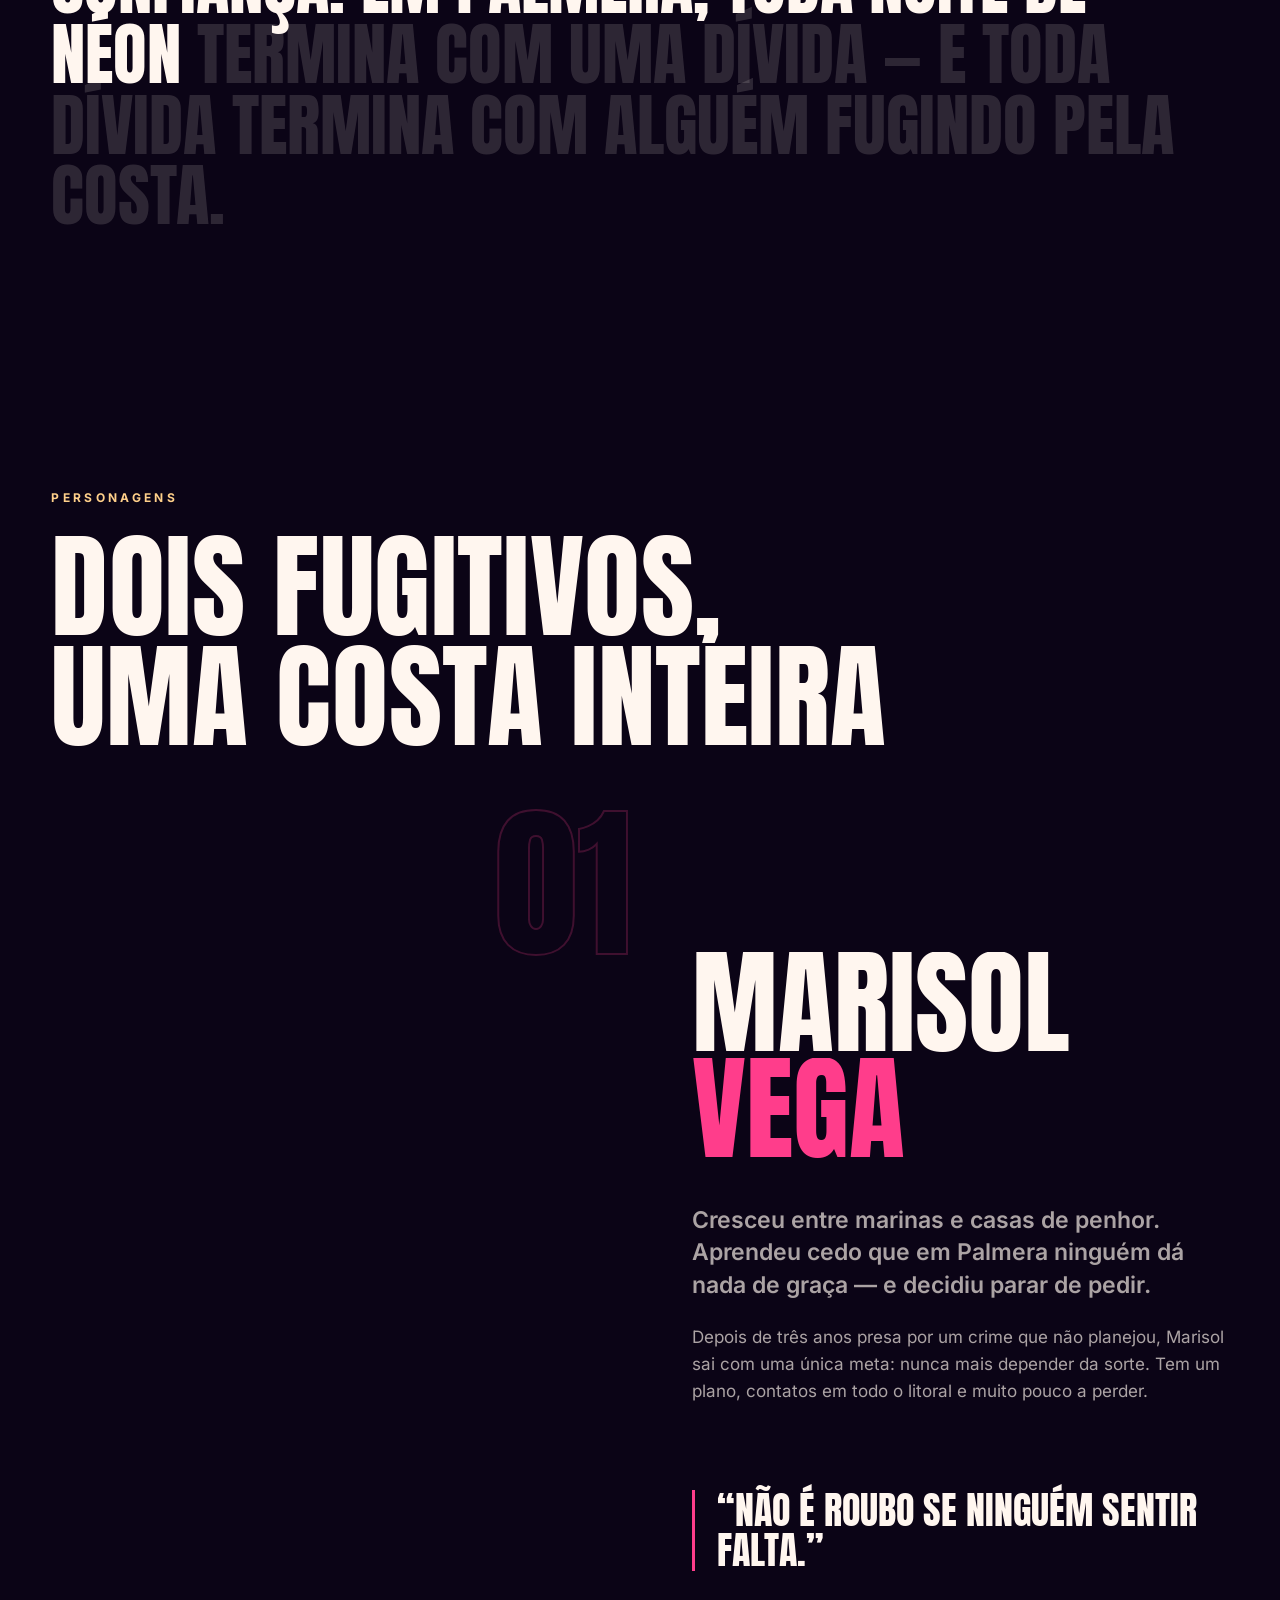
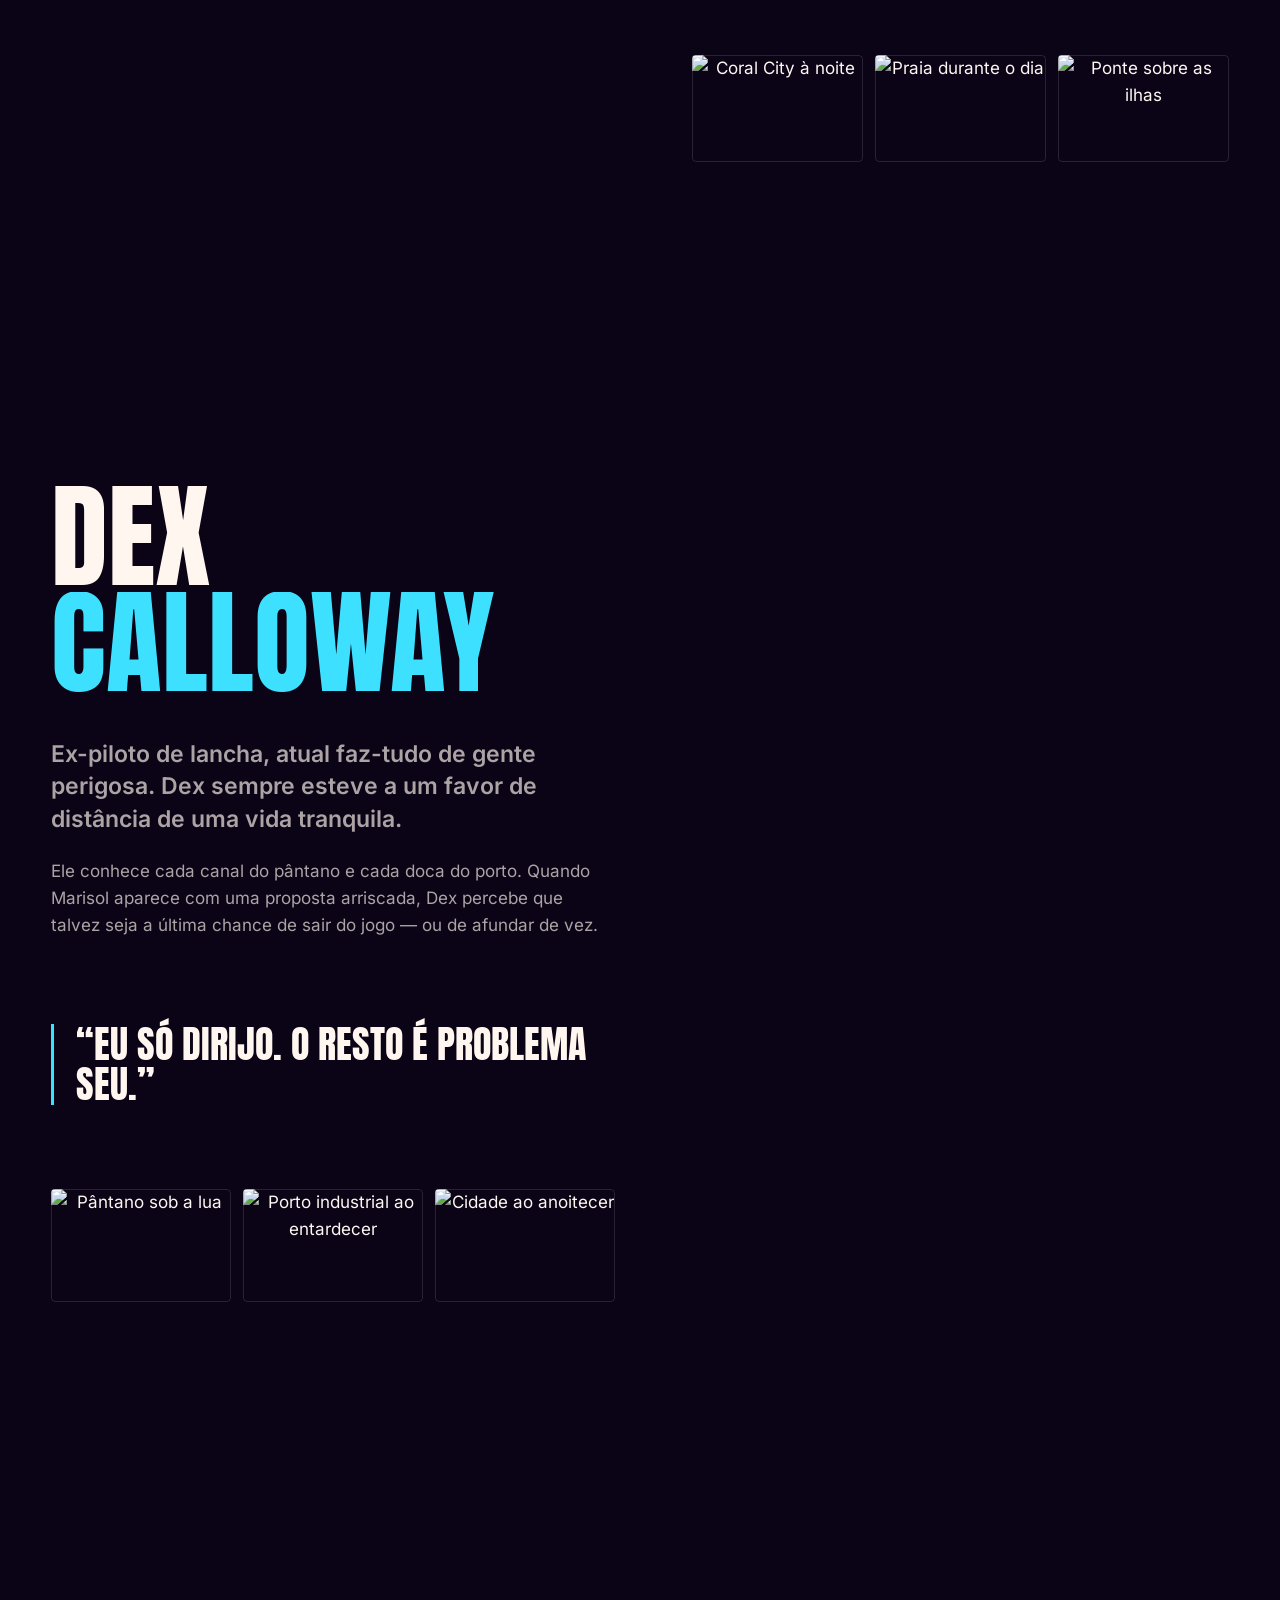
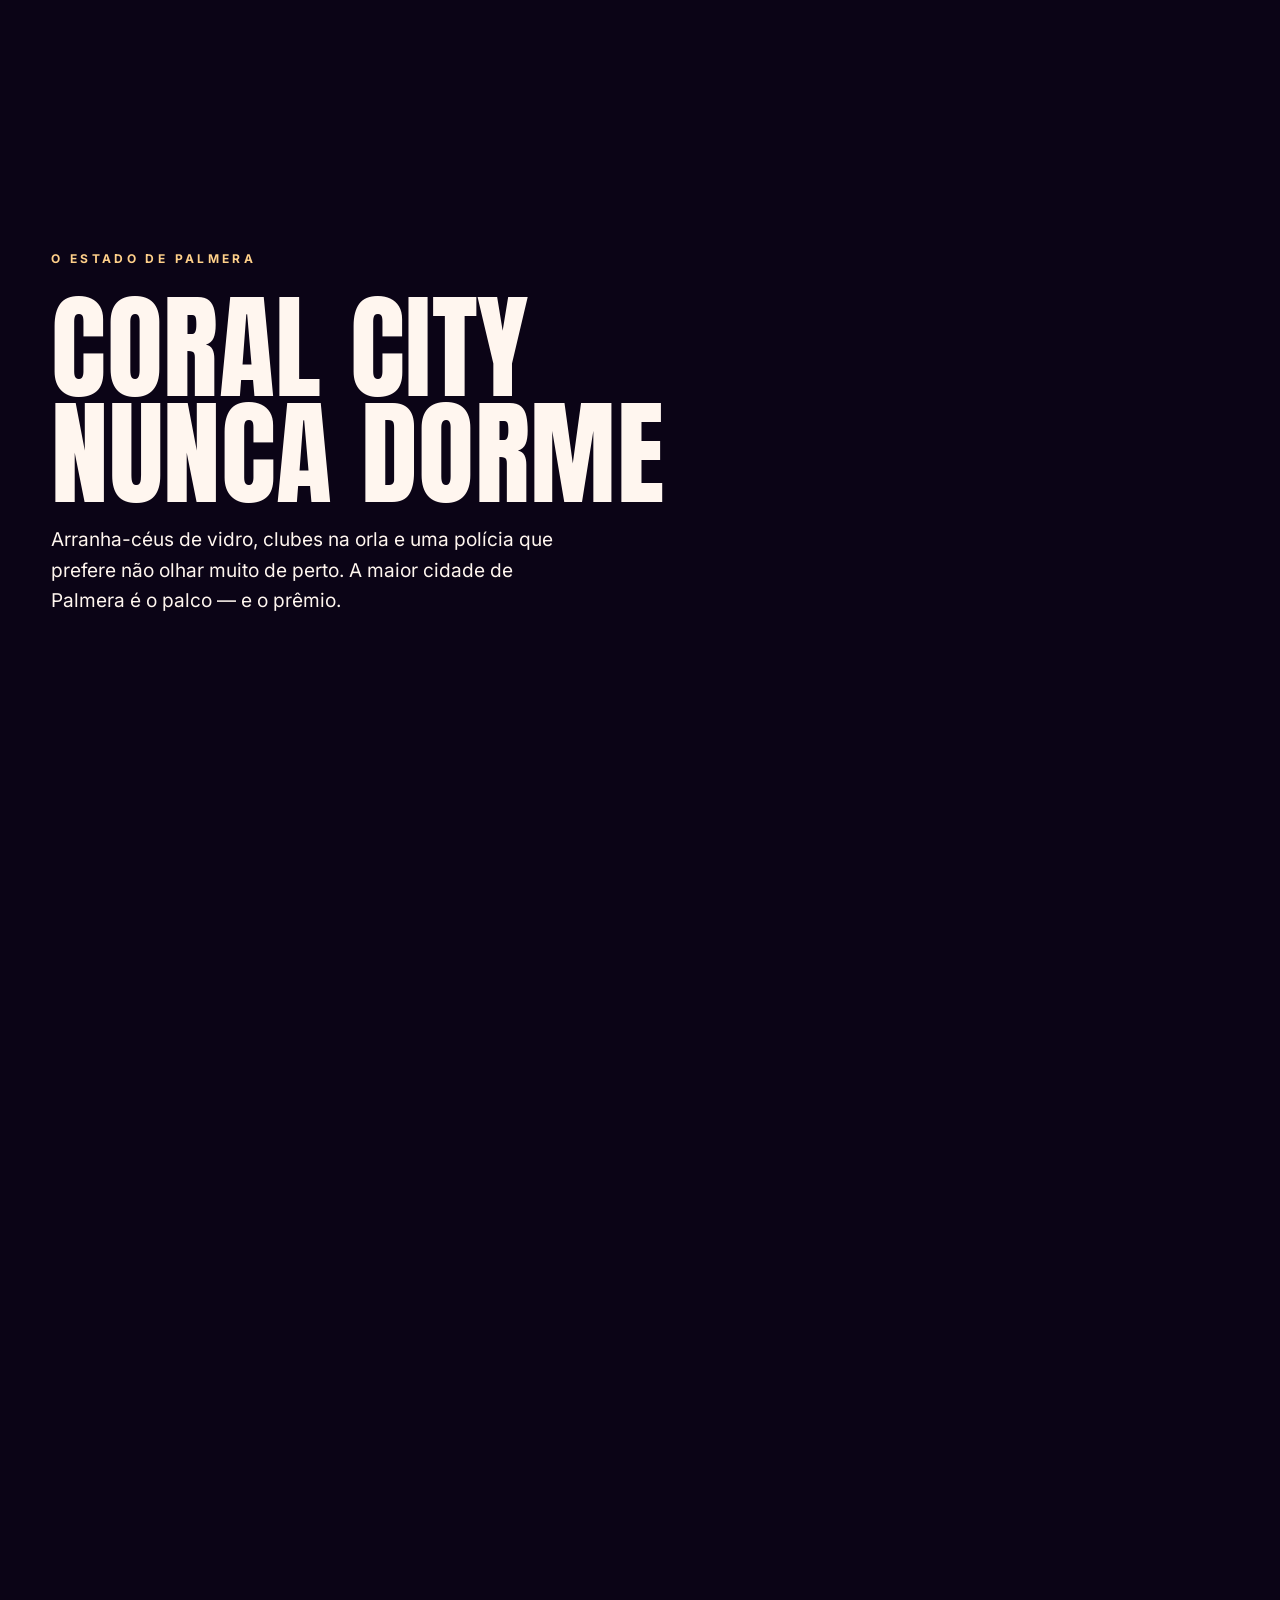
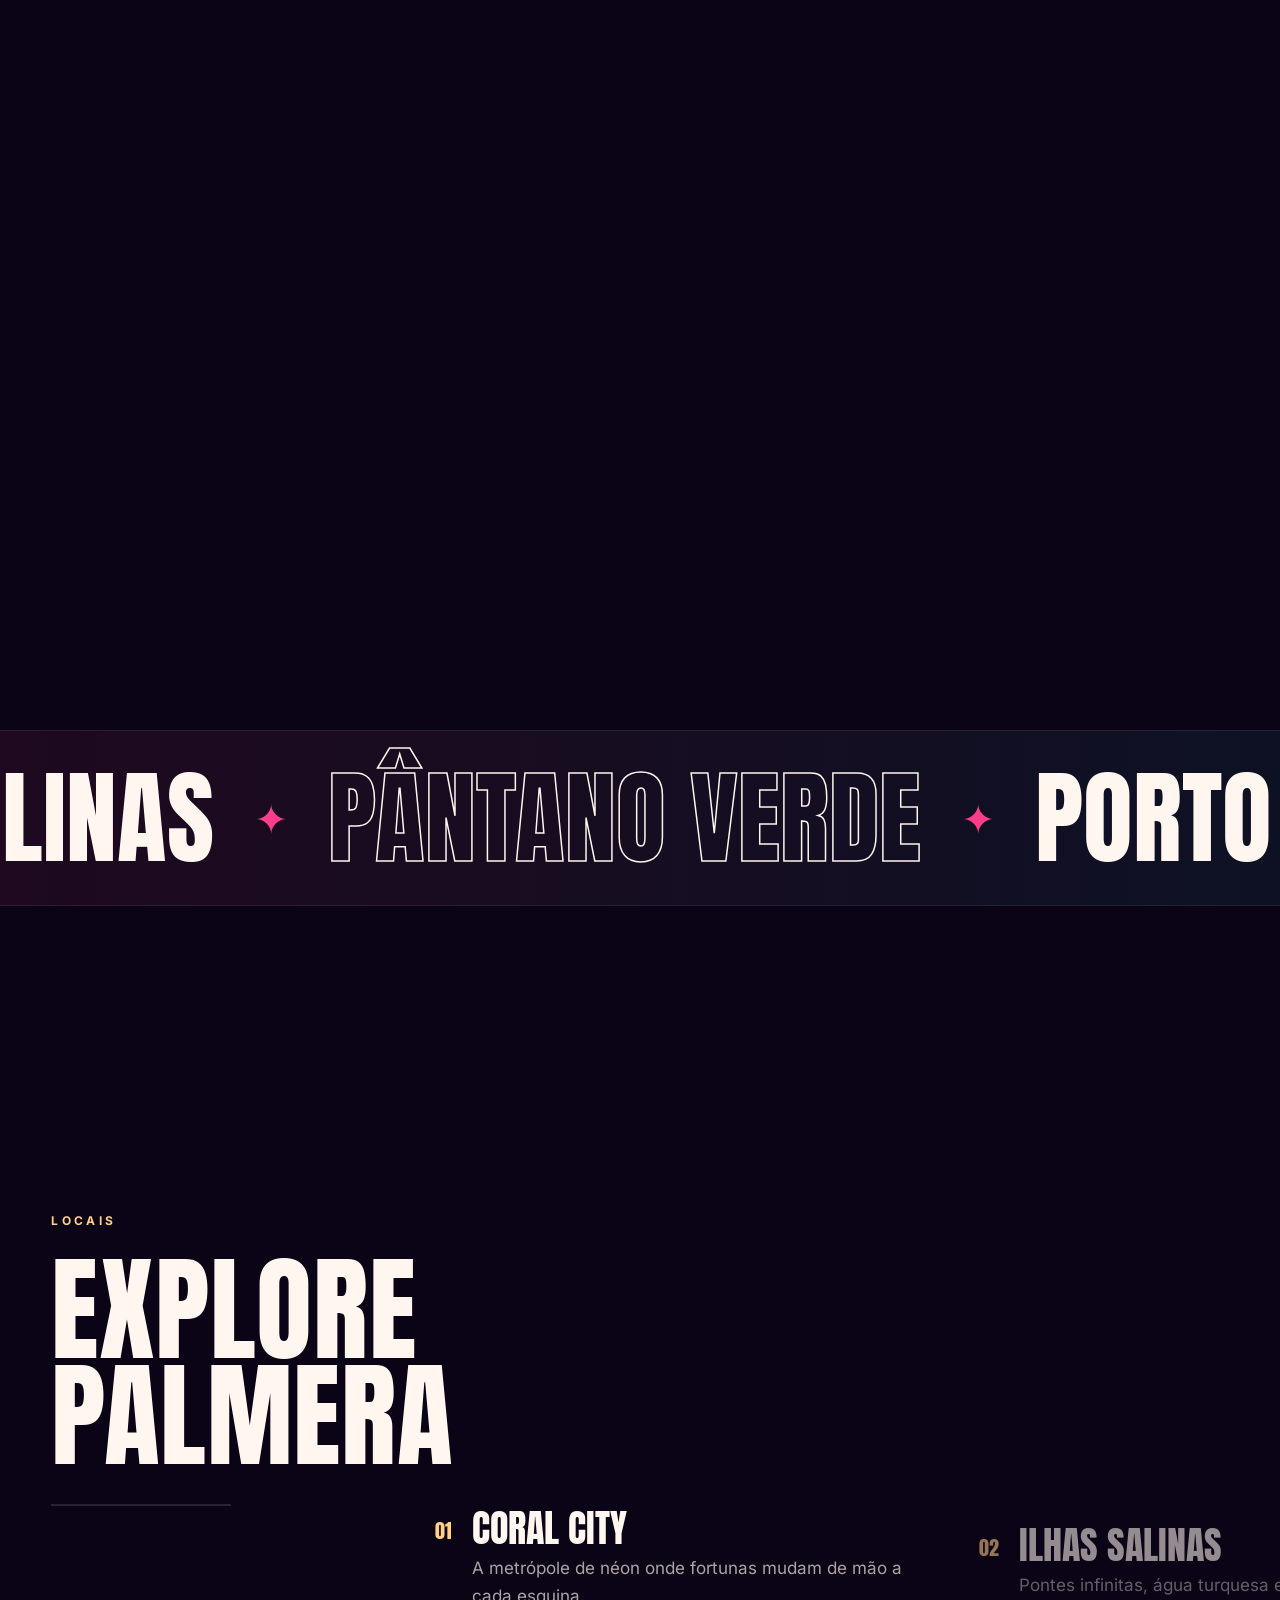
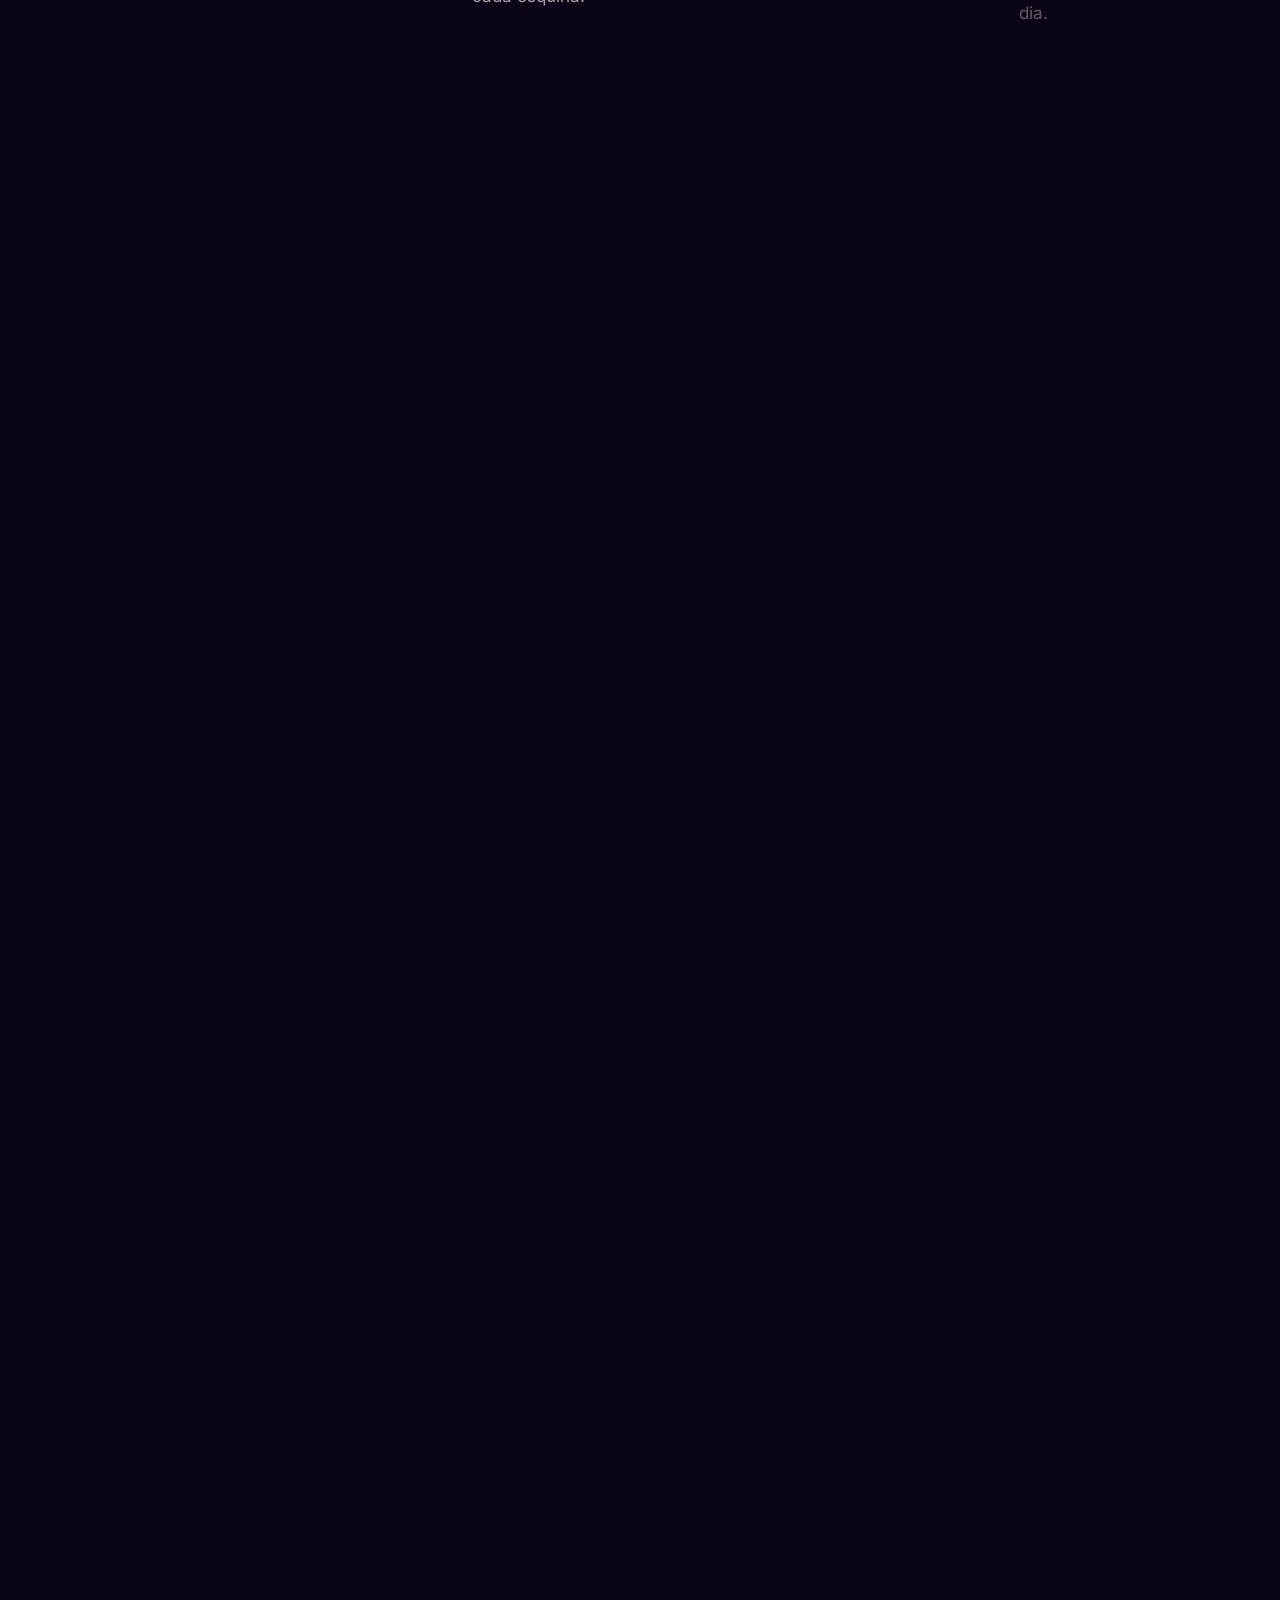
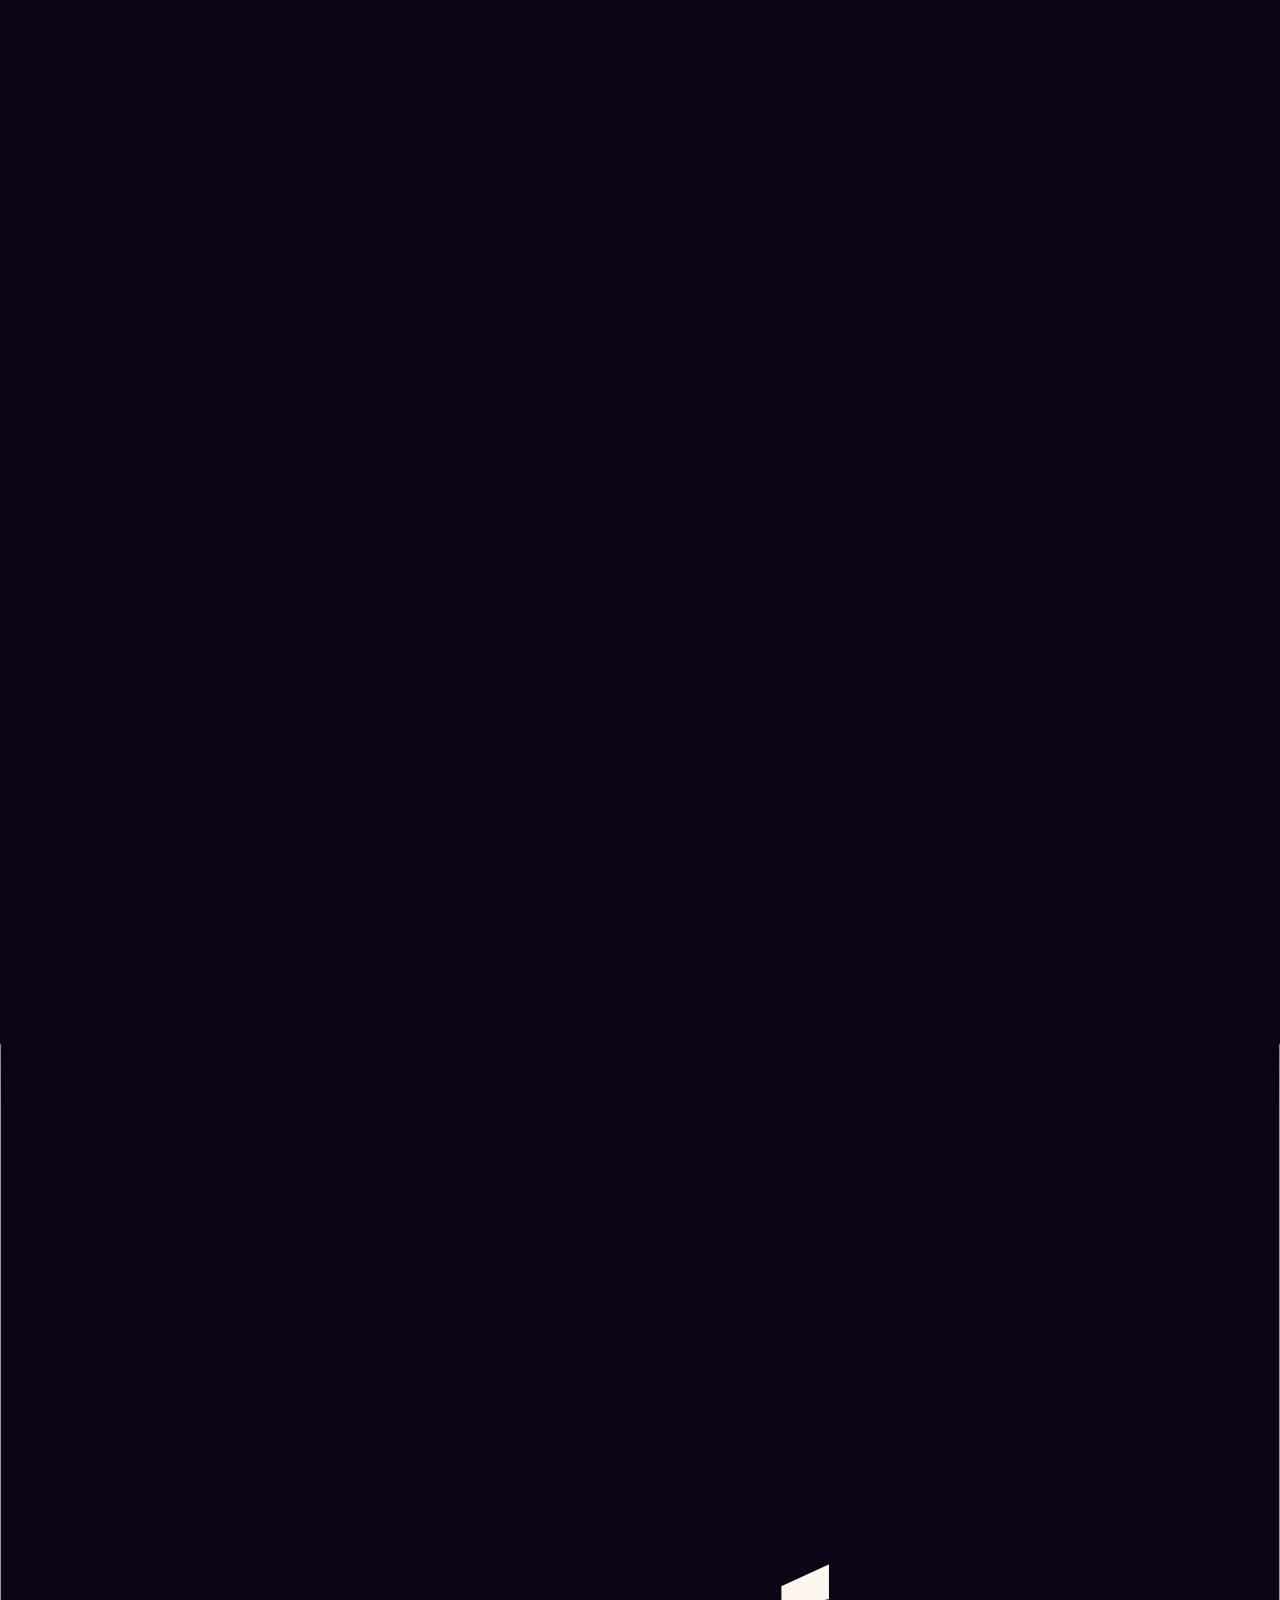
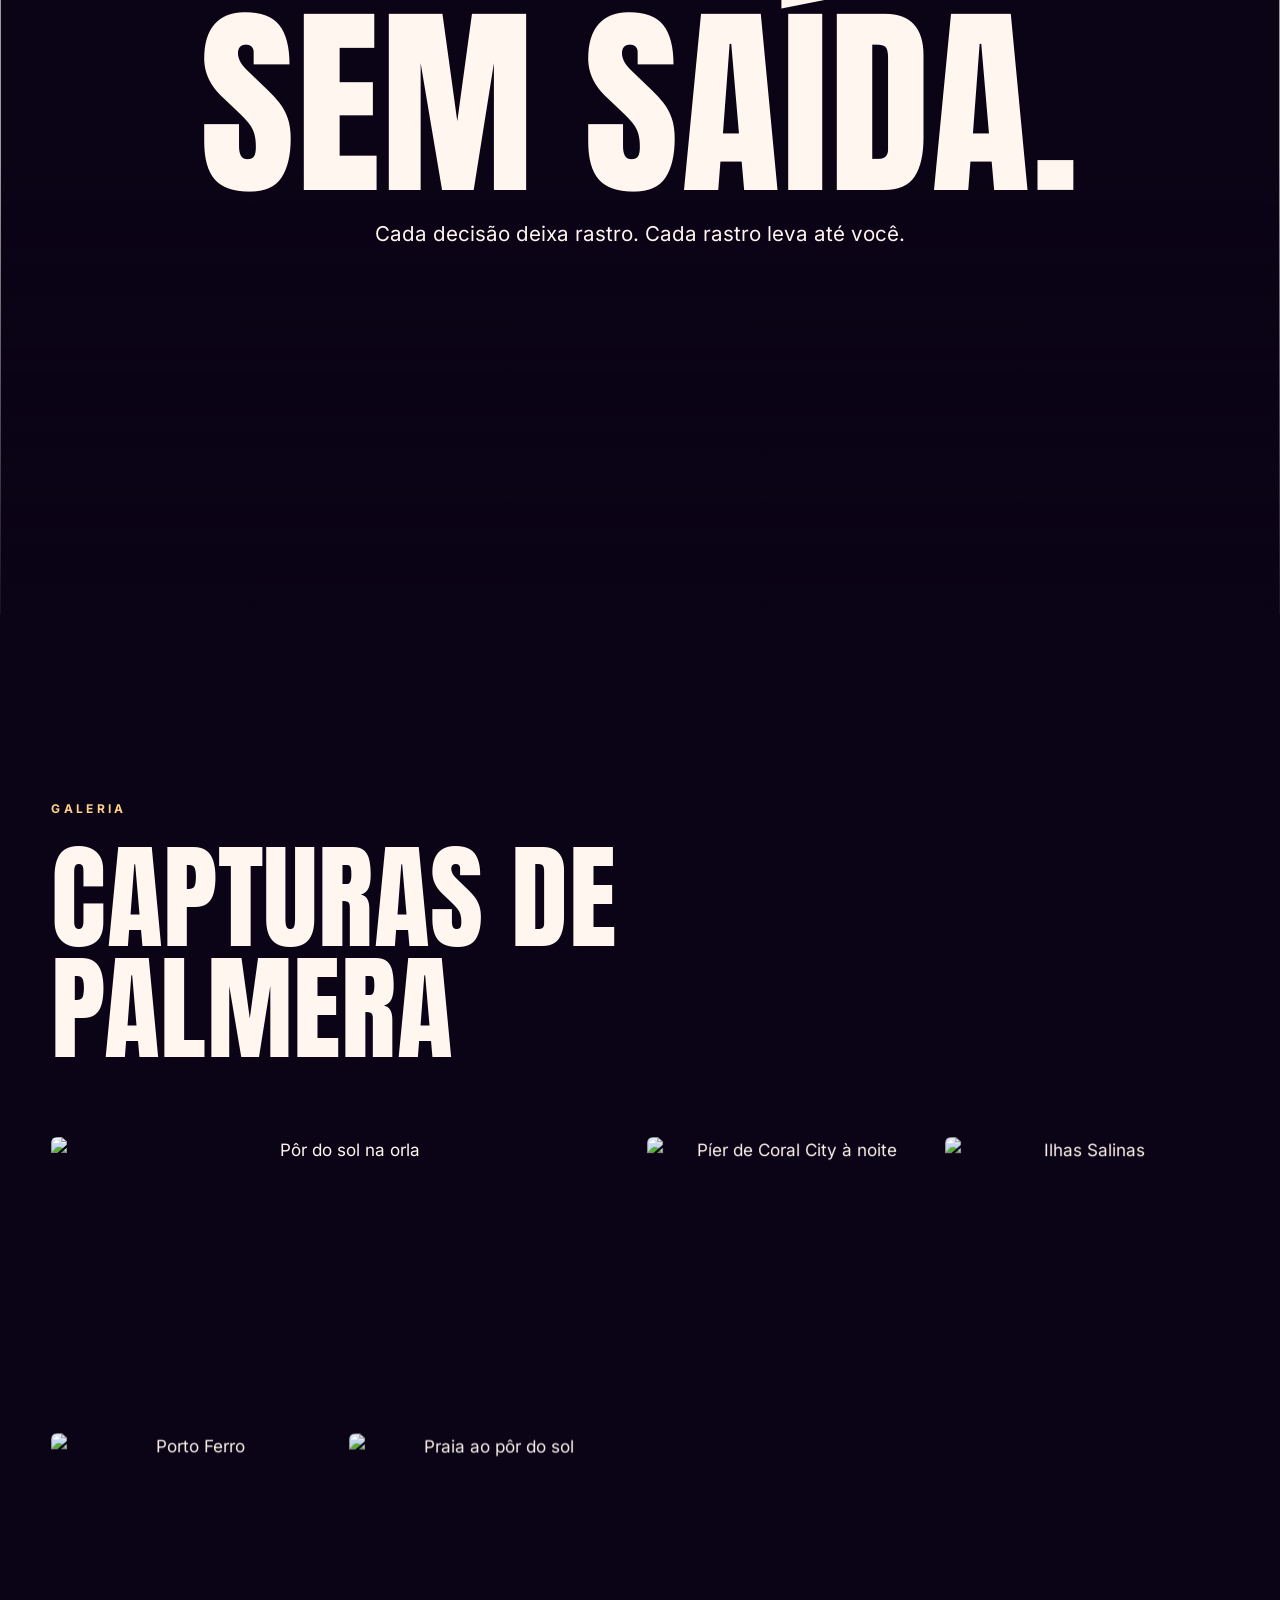
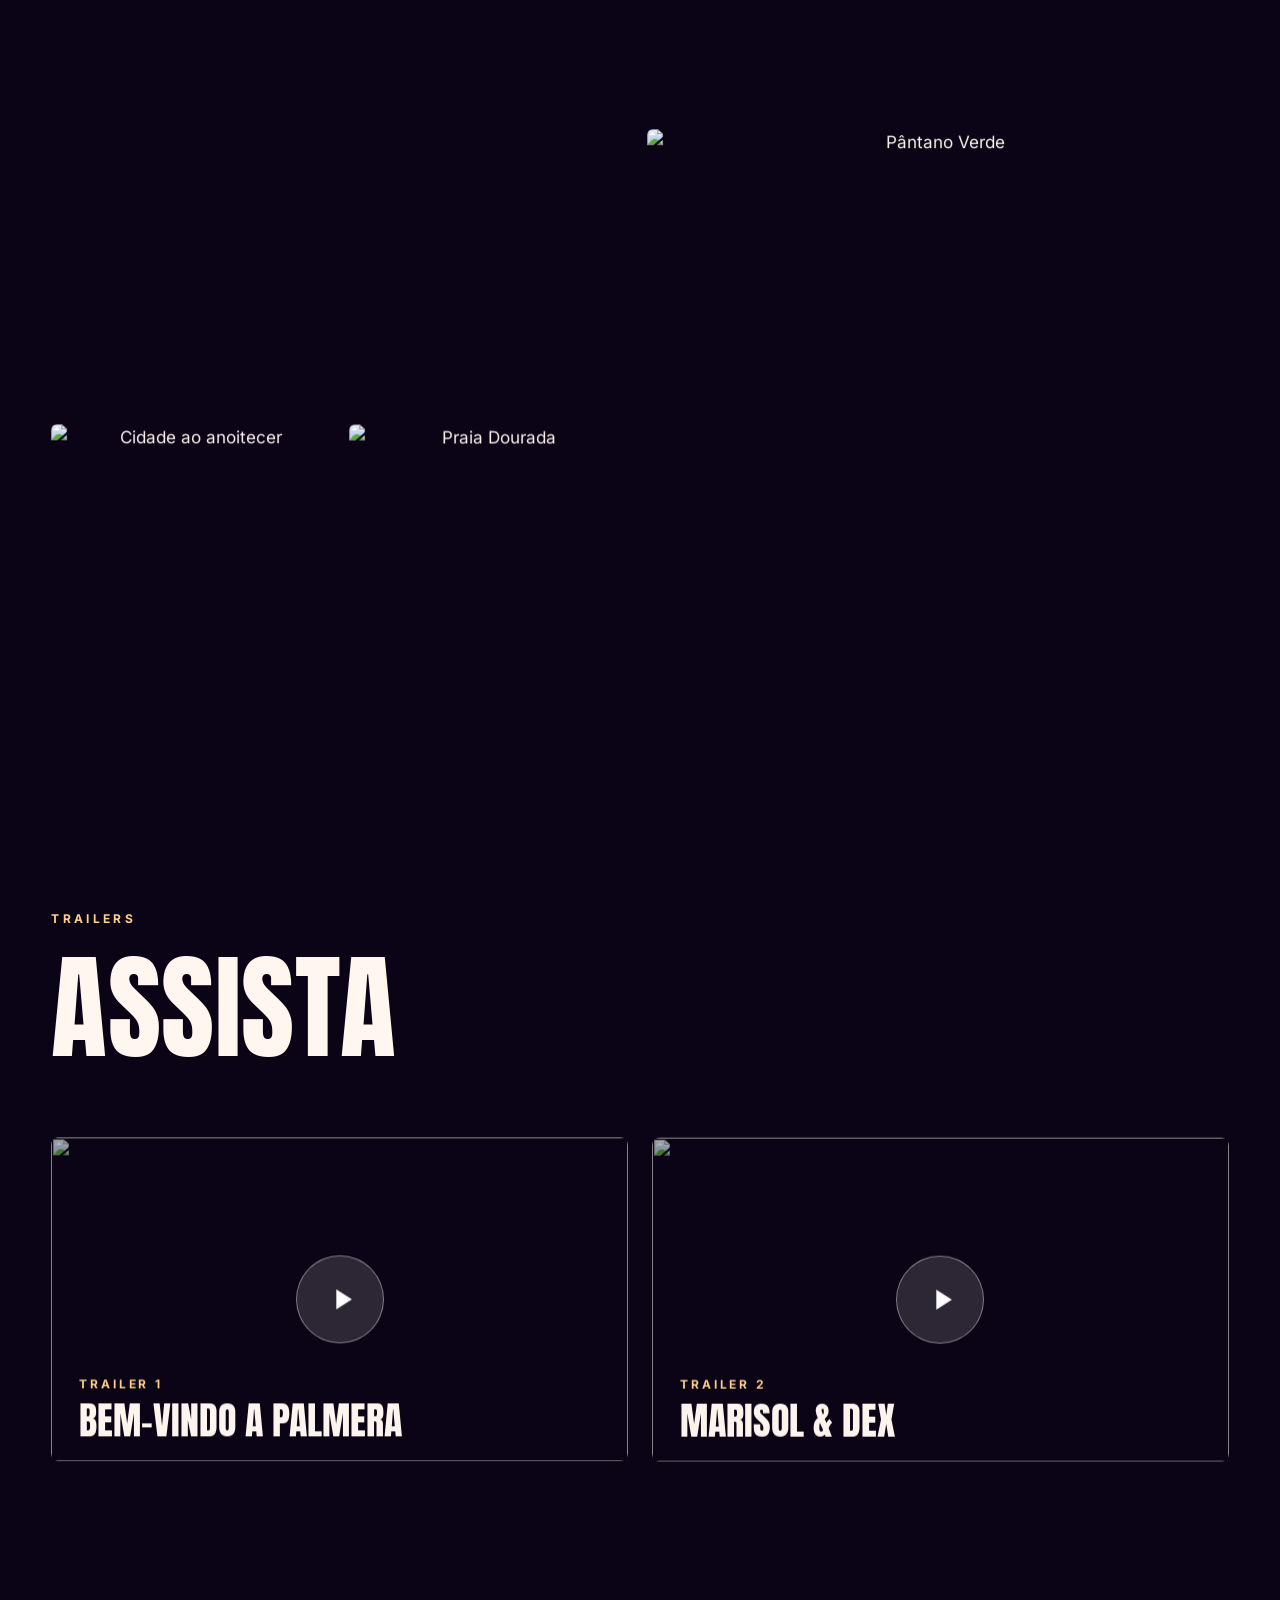
==== commit 725befca: "Replace flat SVG art with 3D-rendered scenes Add a GLSL raymarching renderer (tools/render) that run" ====
--- a/index.html
+++ b/index.html
@@ -8,7 +8,7 @@
   <meta name="theme-color" content="#0b0416">
   <link rel="preload" as="font" type="font/woff2" href="assets/fonts/anton-latin-400-normal.woff2" crossorigin>
   <link rel="icon" href="data:image/svg+xml,%3Csvg xmlns='http://www.w3.org/2000/svg' viewBox='0 0 32 32'%3E%3Crect width='32' height='32' rx='6' fill='%230b0416'/%3E%3Ctext x='16' y='23' font-family='Impact,sans-serif' font-size='18' text-anchor='middle' fill='%23ff3d8b'%3ENT%3C/text%3E%3C/svg%3E">
-  <link rel="preload" as="image" href="assets/img/hero.svg">
+  <link rel="preload" as="image" href="assets/img/hero.webp">
   <link rel="stylesheet" href="css/style.css">
 </head>
 <body class="is-loading">
@@ -56,7 +56,7 @@
     <section class="intro" aria-label="Introdução">
       <div class="intro__pin">
         <div class="intro__media">
-          <img class="intro__img" src="assets/img/hero.svg" alt="Pôr do sol sobre Coral City com palmeiras em silhueta" width="1920" height="1080">
+          <img class="intro__img" src="assets/img/hero.webp" alt="Pôr do sol sobre Coral City com palmeiras em silhueta" width="1920" height="1080">
           <div class="intro__shade"></div>
         </div>
 
@@ -111,7 +111,7 @@
       <article class="char" data-theme="pink">
         <div class="char__media">
           <div class="char__frame">
-            <img src="assets/img/char-marisol.svg" alt="Retrato estilizado de Marisol Vega" loading="lazy" width="1200" height="1600">
+            <img src="assets/img/char-marisol.webp" alt="Píer molhado diante de Coral City à noite" loading="lazy" width="1200" height="1600">
           </div>
           <span class="char__index">01</span>
         </div>
@@ -124,9 +124,9 @@
           <p>Depois de três anos presa por um crime que não planejou, Marisol sai com uma única meta: nunca mais depender da sorte. Tem um plano, contatos em todo o litoral e muito pouco a perder.</p>
           <blockquote class="char__quote">“Não é roubo se ninguém sentir falta.”</blockquote>
           <div class="char__thumbs">
-            <button class="thumb" data-full="assets/img/coral-city.svg"><img src="assets/img/coral-city.svg" alt="Coral City à noite" loading="lazy"></button>
-            <button class="thumb" data-full="assets/img/beach-day.svg"><img src="assets/img/beach-day.svg" alt="Praia durante o dia" loading="lazy"></button>
-            <button class="thumb" data-full="assets/img/keys.svg"><img src="assets/img/keys.svg" alt="Ponte sobre as ilhas" loading="lazy"></button>
+            <button class="thumb" data-full="assets/img/coral-city.webp"><img src="assets/img/coral-city.webp" alt="Coral City à noite" loading="lazy"></button>
+            <button class="thumb" data-full="assets/img/beach-day.webp"><img src="assets/img/beach-day.webp" alt="Praia durante o dia" loading="lazy"></button>
+            <button class="thumb" data-full="assets/img/keys.webp"><img src="assets/img/keys.webp" alt="Ponte sobre as ilhas" loading="lazy"></button>
           </div>
         </div>
       </article>
@@ -134,7 +134,7 @@
       <article class="char char--reverse" data-theme="blue">
         <div class="char__media">
           <div class="char__frame">
-            <img src="assets/img/char-dex.svg" alt="Retrato estilizado de Dex Calloway" loading="lazy" width="1200" height="1600">
+            <img src="assets/img/char-dex.webp" alt="Praia ao pôr do sol entre palmeiras" loading="lazy" width="1200" height="1600">
           </div>
           <span class="char__index">02</span>
         </div>
@@ -147,9 +147,9 @@
           <p>Ele conhece cada canal do pântano e cada doca do porto. Quando Marisol aparece com uma proposta arriscada, Dex percebe que talvez seja a última chance de sair do jogo — ou de afundar de vez.</p>
           <blockquote class="char__quote">“Eu só dirijo. O resto é problema seu.”</blockquote>
           <div class="char__thumbs">
-            <button class="thumb" data-full="assets/img/glades.svg"><img src="assets/img/glades.svg" alt="Pântano sob a lua" loading="lazy"></button>
-            <button class="thumb" data-full="assets/img/port.svg"><img src="assets/img/port.svg" alt="Porto industrial ao entardecer" loading="lazy"></button>
-            <button class="thumb" data-full="assets/img/city-dusk.svg"><img src="assets/img/city-dusk.svg" alt="Cidade ao anoitecer" loading="lazy"></button>
+            <button class="thumb" data-full="assets/img/glades.webp"><img src="assets/img/glades.webp" alt="Pântano sob a lua" loading="lazy"></button>
+            <button class="thumb" data-full="assets/img/port.webp"><img src="assets/img/port.webp" alt="Porto industrial ao entardecer" loading="lazy"></button>
+            <button class="thumb" data-full="assets/img/city-dusk.webp"><img src="assets/img/city-dusk.webp" alt="Cidade ao anoitecer" loading="lazy"></button>
           </div>
         </div>
       </article>
@@ -159,7 +159,7 @@
     <section id="palmera" class="expand">
       <div class="expand__pin">
         <div class="expand__frame">
-          <img src="assets/img/coral-city.svg" alt="Horizonte de Coral City com letreiros de néon" loading="lazy">
+          <img src="assets/img/coral-city.webp" alt="Horizonte de Coral City com letreiros de néon" loading="lazy">
         </div>
         <div class="expand__copy">
           <span class="eyebrow">O estado de Palmera</span>
@@ -187,27 +187,27 @@
         </header>
         <div class="places__track">
           <article class="place">
-            <div class="place__img"><img src="assets/img/coral-city.svg" alt="" loading="lazy"></div>
+            <div class="place__img"><img src="assets/img/coral-city.webp" alt="" loading="lazy"></div>
             <div class="place__info"><span>01</span><h3>Coral City</h3><p>A metrópole de néon onde fortunas mudam de mão a cada esquina.</p></div>
           </article>
           <article class="place">
-            <div class="place__img"><img src="assets/img/keys.svg" alt="" loading="lazy"></div>
+            <div class="place__img"><img src="assets/img/keys.webp" alt="" loading="lazy"></div>
             <div class="place__info"><span>02</span><h3>Ilhas Salinas</h3><p>Pontes infinitas, água turquesa e contrabando à luz do dia.</p></div>
           </article>
           <article class="place">
-            <div class="place__img"><img src="assets/img/glades.svg" alt="" loading="lazy"></div>
+            <div class="place__img"><img src="assets/img/glades.webp" alt="" loading="lazy"></div>
             <div class="place__info"><span>03</span><h3>Pântano Verde</h3><p>Mangues, neblina e segredos que o jacaré guarda melhor que ninguém.</p></div>
           </article>
           <article class="place">
-            <div class="place__img"><img src="assets/img/port.svg" alt="" loading="lazy"></div>
+            <div class="place__img"><img src="assets/img/port.webp" alt="" loading="lazy"></div>
             <div class="place__info"><span>04</span><h3>Porto Ferro</h3><p>Guindastes, contêineres e uma cidade operária que não faz perguntas.</p></div>
           </article>
           <article class="place">
-            <div class="place__img"><img src="assets/img/mountain.svg" alt="" loading="lazy"></div>
+            <div class="place__img"><img src="assets/img/mountain.webp" alt="" loading="lazy"></div>
             <div class="place__info"><span>05</span><h3>Serra Alta</h3><p>Estradas sinuosas sob a Via Láctea, longe de qualquer testemunha.</p></div>
           </article>
           <article class="place">
-            <div class="place__img"><img src="assets/img/beach-day.svg" alt="" loading="lazy"></div>
+            <div class="place__img"><img src="assets/img/beach-day.webp" alt="" loading="lazy"></div>
             <div class="place__info"><span>06</span><h3>Praia Dourada</h3><p>Areia branca, iates e festas que só terminam quando a polícia chega.</p></div>
           </article>
         </div>
@@ -216,7 +216,7 @@
 
     <!-- 7. Parallax em camadas -->
     <section class="parallax">
-      <div class="parallax__bg"><img src="assets/img/mountain.svg" alt="" loading="lazy"></div>
+      <div class="parallax__bg"><img src="assets/img/mountain.webp" alt="" loading="lazy"></div>
       <div class="parallax__copy">
         <h2 class="display split-chars">Sem saída.</h2>
         <p class="reveal-up">Cada decisão deixa rastro. Cada rastro leva até você.</p>
@@ -230,14 +230,14 @@
         <h2 class="display reveal-lines"><span class="line"><span>Capturas de</span></span><span class="line"><span>Palmera</span></span></h2>
       </header>
       <div class="gallery__grid">
-        <button class="g-item g-item--wide" data-full="assets/img/hero.svg"><img src="assets/img/hero.svg" alt="Pôr do sol na orla" loading="lazy"></button>
-        <button class="g-item g-item--tall" data-full="assets/img/char-marisol.svg"><img src="assets/img/char-marisol.svg" alt="Marisol Vega" loading="lazy"></button>
-        <button class="g-item" data-full="assets/img/keys.svg"><img src="assets/img/keys.svg" alt="Ilhas Salinas" loading="lazy"></button>
-        <button class="g-item" data-full="assets/img/port.svg"><img src="assets/img/port.svg" alt="Porto Ferro" loading="lazy"></button>
-        <button class="g-item g-item--tall" data-full="assets/img/char-dex.svg"><img src="assets/img/char-dex.svg" alt="Dex Calloway" loading="lazy"></button>
-        <button class="g-item g-item--wide" data-full="assets/img/glades.svg"><img src="assets/img/glades.svg" alt="Pântano Verde" loading="lazy"></button>
-        <button class="g-item" data-full="assets/img/city-dusk.svg"><img src="assets/img/city-dusk.svg" alt="Cidade ao anoitecer" loading="lazy"></button>
-        <button class="g-item" data-full="assets/img/beach-day.svg"><img src="assets/img/beach-day.svg" alt="Praia Dourada" loading="lazy"></button>
+        <button class="g-item g-item--wide" data-full="assets/img/hero.webp"><img src="assets/img/hero.webp" alt="Pôr do sol na orla" loading="lazy"></button>
+        <button class="g-item g-item--tall" data-full="assets/img/char-marisol.webp"><img src="assets/img/char-marisol.webp" alt="Píer de Coral City à noite" loading="lazy"></button>
+        <button class="g-item" data-full="assets/img/keys.webp"><img src="assets/img/keys.webp" alt="Ilhas Salinas" loading="lazy"></button>
+        <button class="g-item" data-full="assets/img/port.webp"><img src="assets/img/port.webp" alt="Porto Ferro" loading="lazy"></button>
+        <button class="g-item g-item--tall" data-full="assets/img/char-dex.webp"><img src="assets/img/char-dex.webp" alt="Praia ao pôr do sol" loading="lazy"></button>
+        <button class="g-item g-item--wide" data-full="assets/img/glades.webp"><img src="assets/img/glades.webp" alt="Pântano Verde" loading="lazy"></button>
+        <button class="g-item" data-full="assets/img/city-dusk.webp"><img src="assets/img/city-dusk.webp" alt="Cidade ao anoitecer" loading="lazy"></button>
+        <button class="g-item" data-full="assets/img/beach-day.webp"><img src="assets/img/beach-day.webp" alt="Praia Dourada" loading="lazy"></button>
       </div>
     </section>
 
@@ -248,13 +248,13 @@
         <h2 class="display reveal-lines"><span class="line"><span>Assista</span></span></h2>
       </header>
       <div class="trailers__list">
-        <button class="trailer" data-full="assets/img/hero.svg">
-          <div class="trailer__img"><img src="assets/img/hero.svg" alt="" loading="lazy"></div>
+        <button class="trailer" data-full="assets/img/hero.webp">
+          <div class="trailer__img"><img src="assets/img/hero.webp" alt="" loading="lazy"></div>
           <div class="trailer__play" aria-hidden="true"><svg viewBox="0 0 24 24"><path d="M8 5v14l11-7z"/></svg></div>
           <div class="trailer__meta"><span>Trailer 1</span><h3>Bem-vindo a Palmera</h3></div>
         </button>
-        <button class="trailer" data-full="assets/img/coral-city.svg">
-          <div class="trailer__img"><img src="assets/img/coral-city.svg" alt="" loading="lazy"></div>
+        <button class="trailer" data-full="assets/img/coral-city.webp">
+          <div class="trailer__img"><img src="assets/img/coral-city.webp" alt="" loading="lazy"></div>
           <div class="trailer__play" aria-hidden="true"><svg viewBox="0 0 24 24"><path d="M8 5v14l11-7z"/></svg></div>
           <div class="trailer__meta"><span>Trailer 2</span><h3>Marisol &amp; Dex</h3></div>
         </button>
@@ -263,7 +263,7 @@
 
     <!-- 10. LANÇAMENTO -->
     <section id="lancamento" class="launch">
-      <div class="launch__bg"><img src="assets/img/city-dusk.svg" alt="" loading="lazy"></div>
+      <div class="launch__bg"><img src="assets/img/city-dusk.webp" alt="" loading="lazy"></div>
       <div class="launch__inner">
         <div class="launch__logo split-chars">NEON TIDE</div>
         <p class="launch__date reveal-up">Outono de 2027</p>
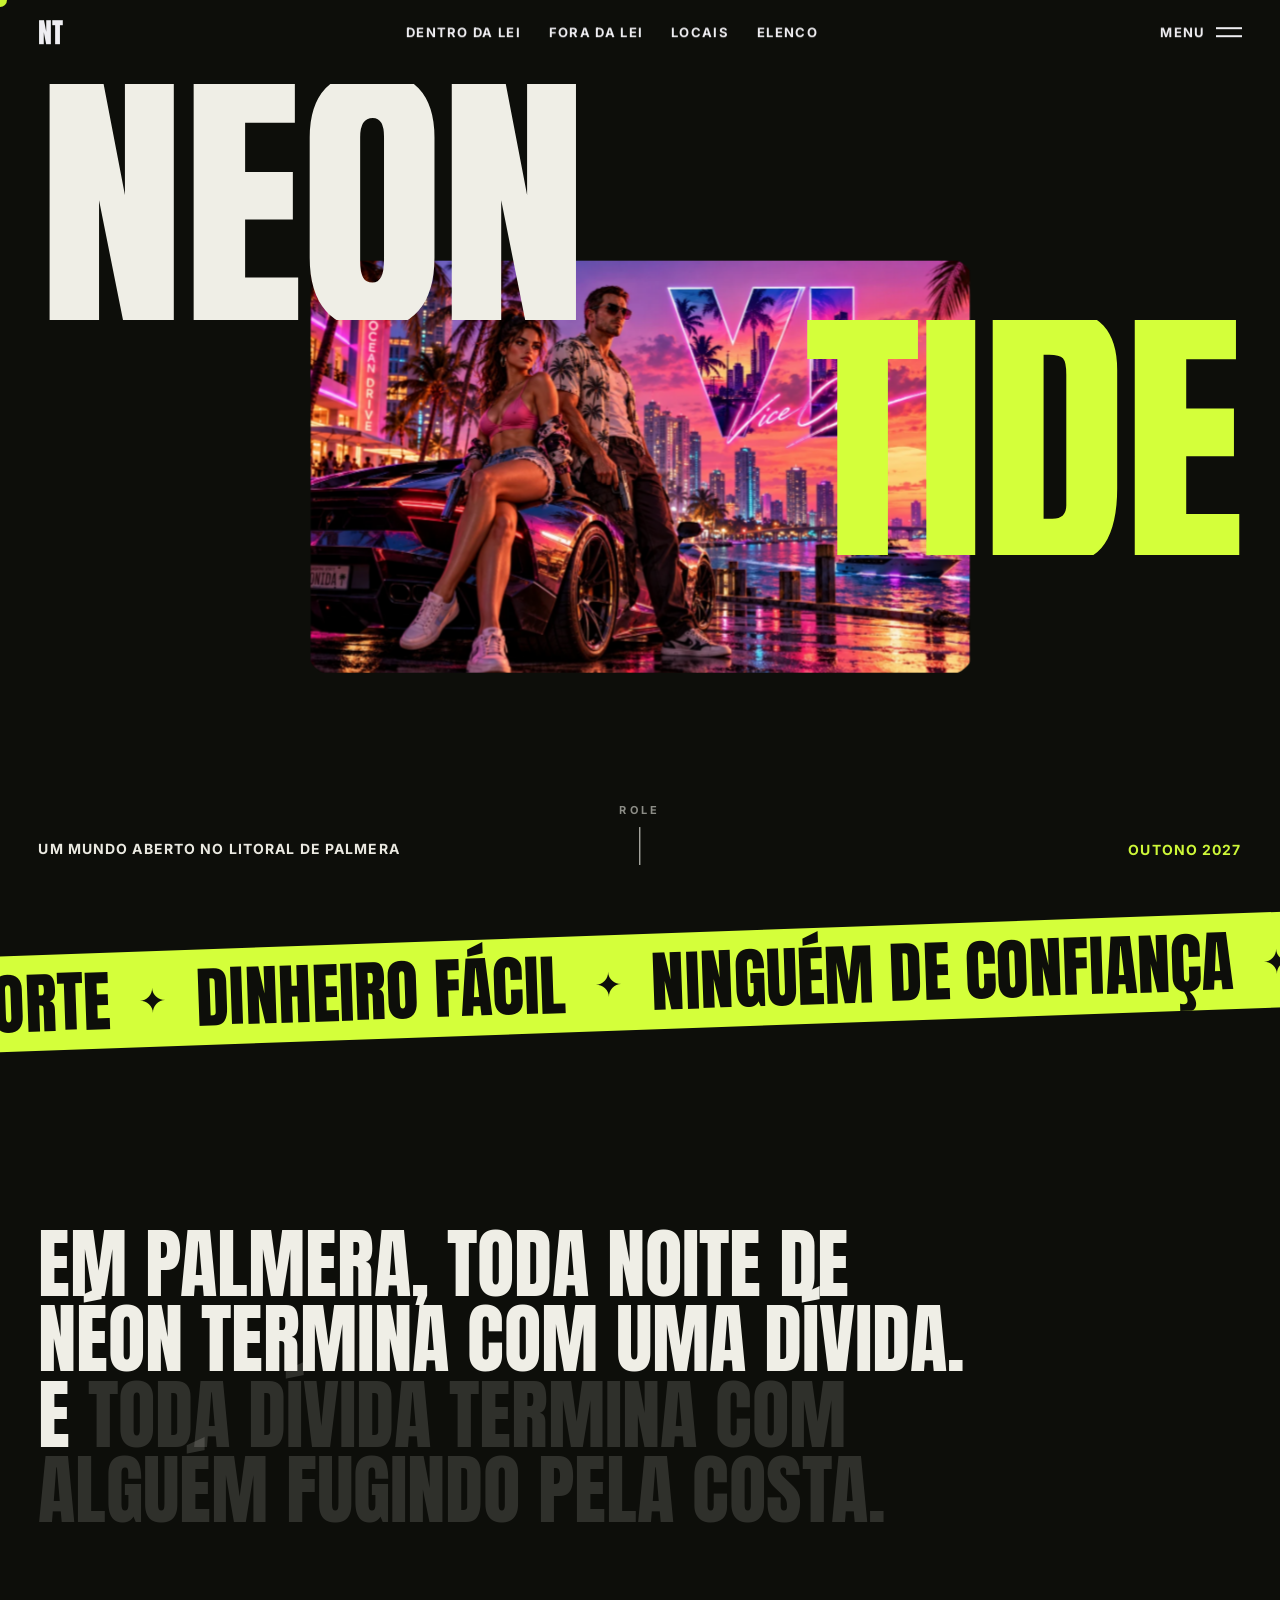
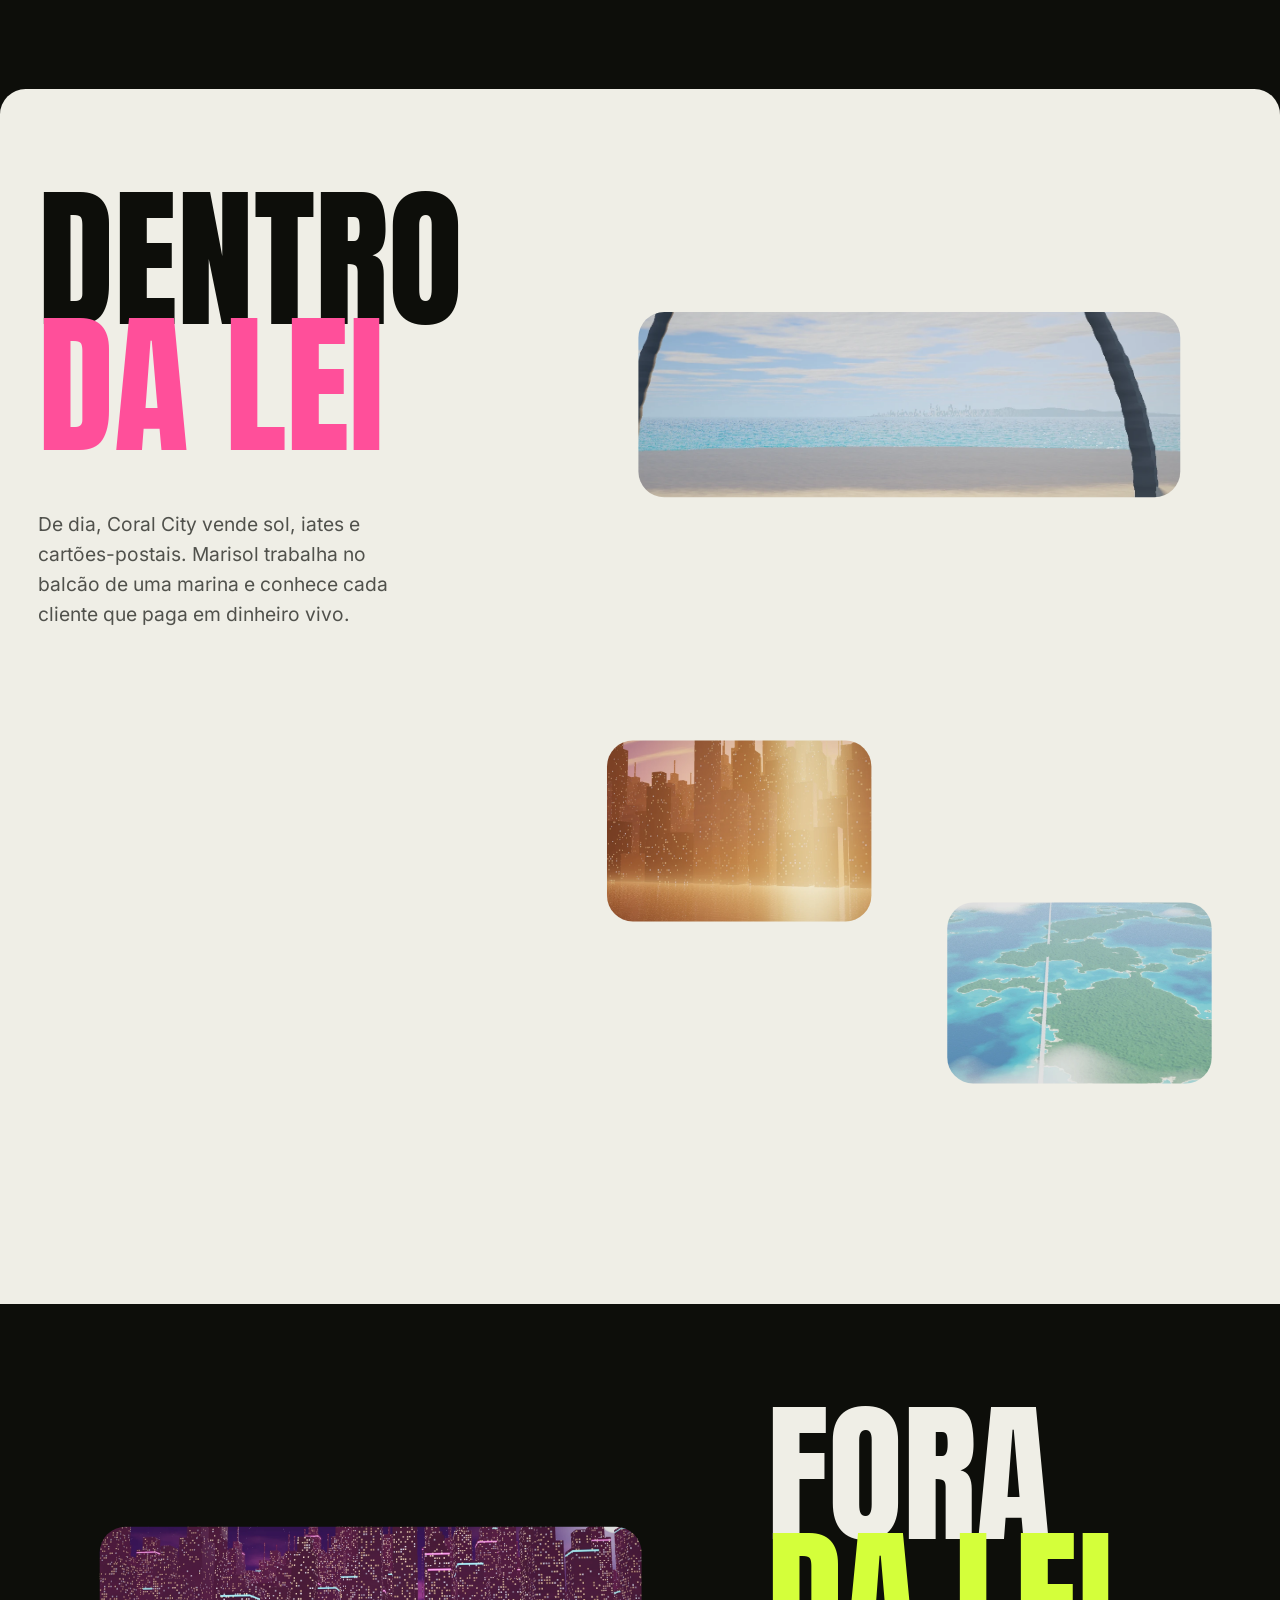
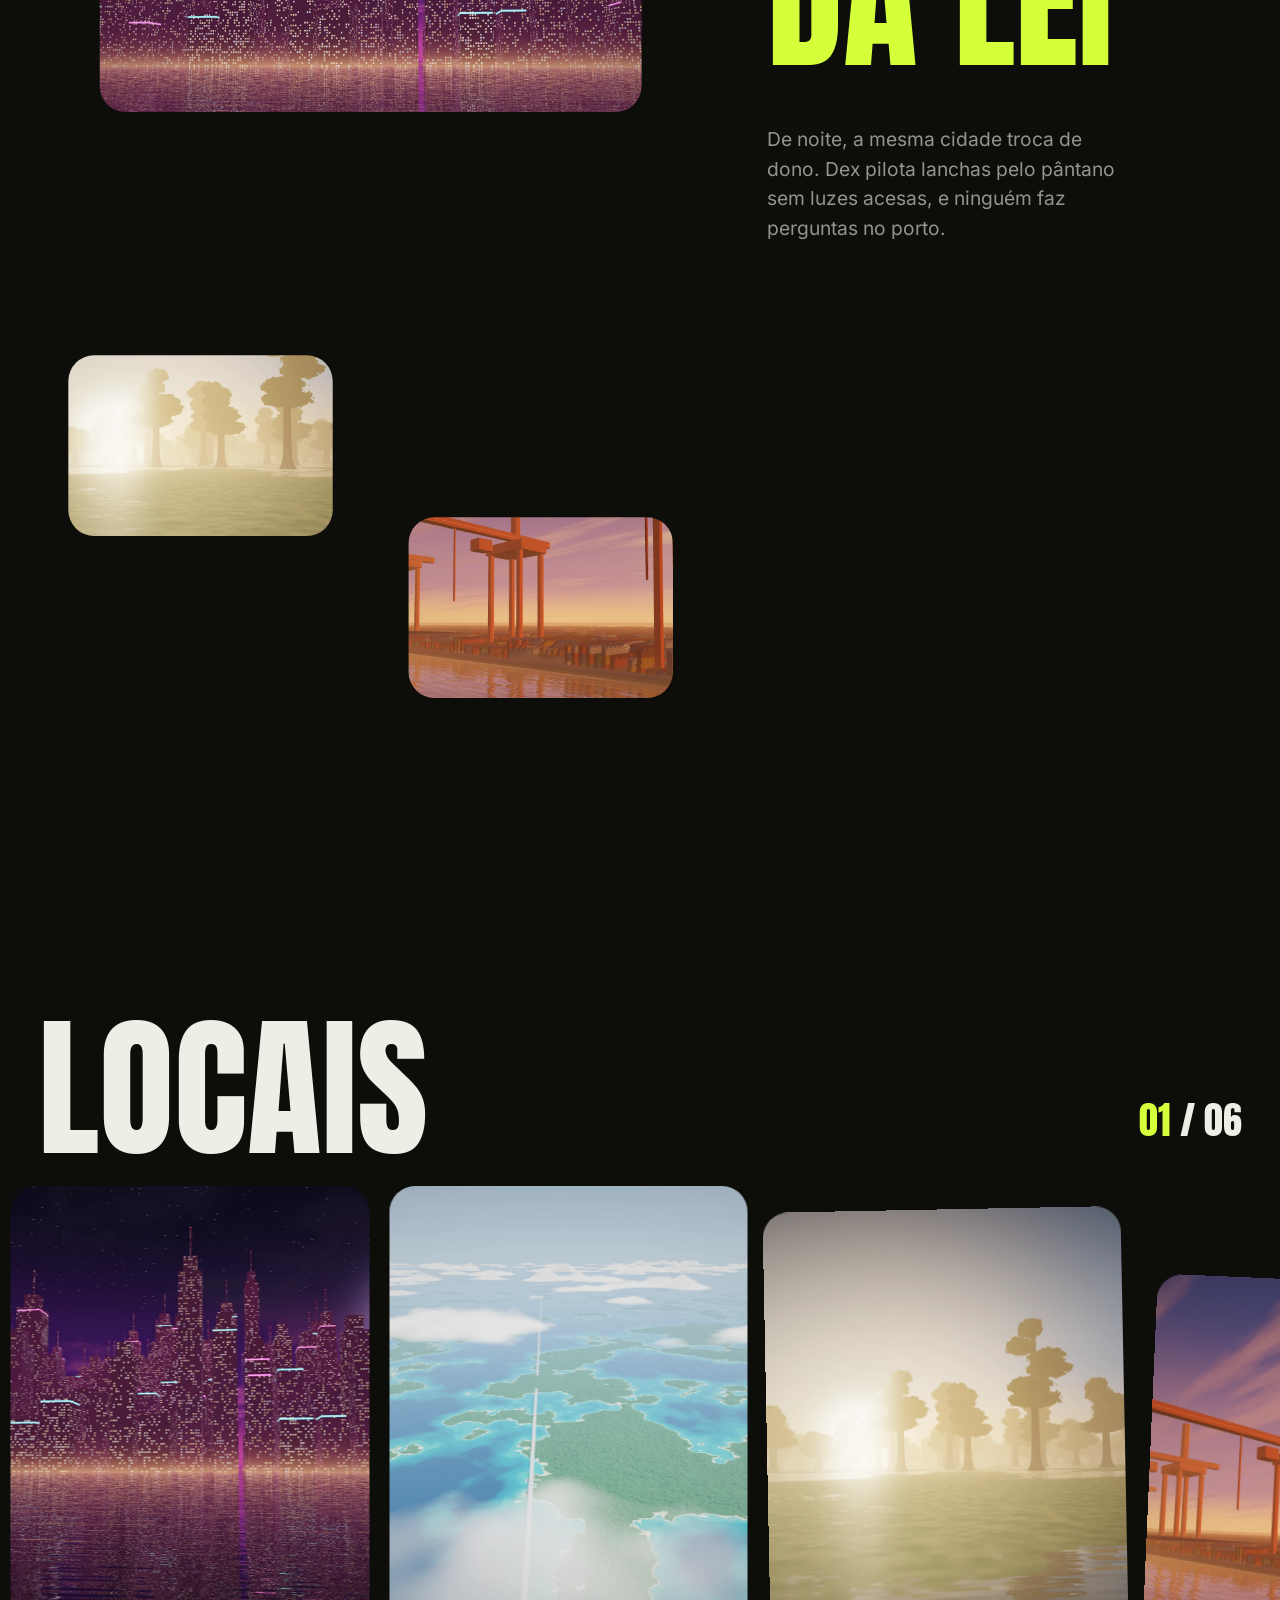
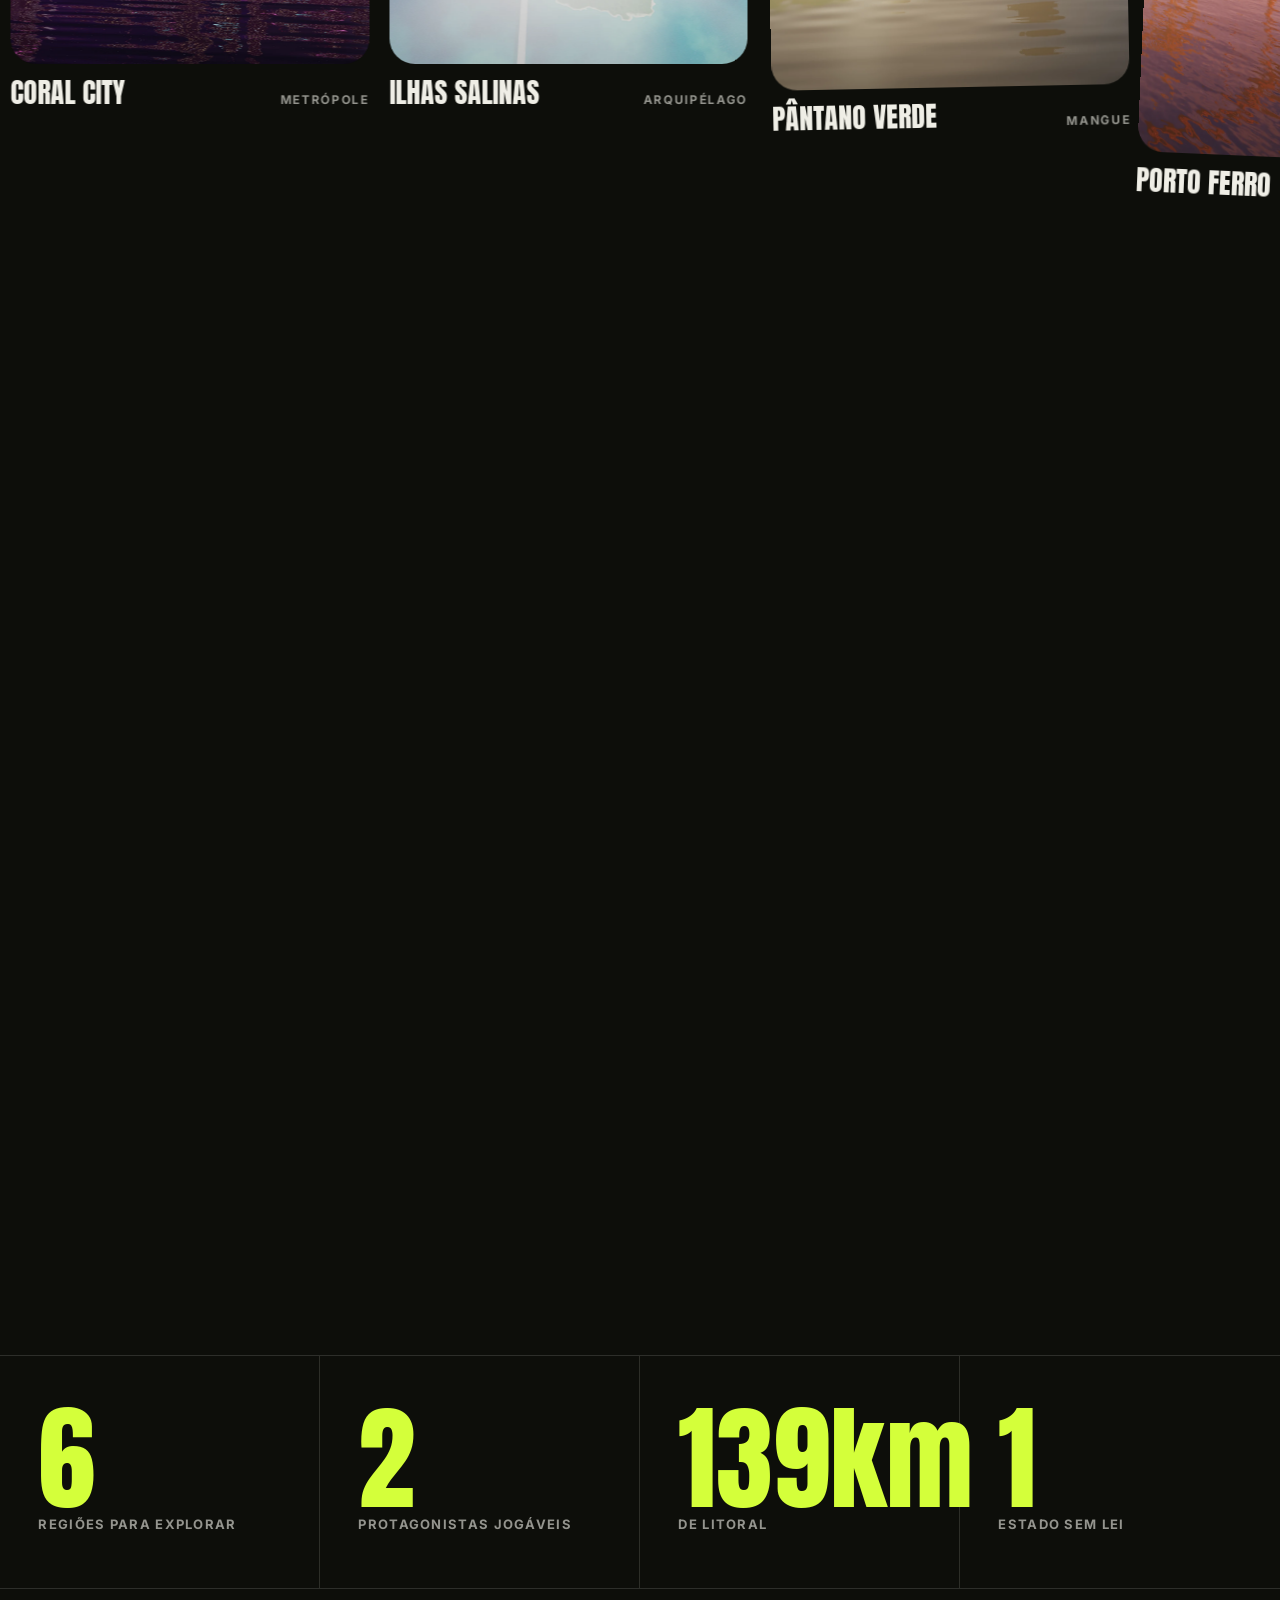
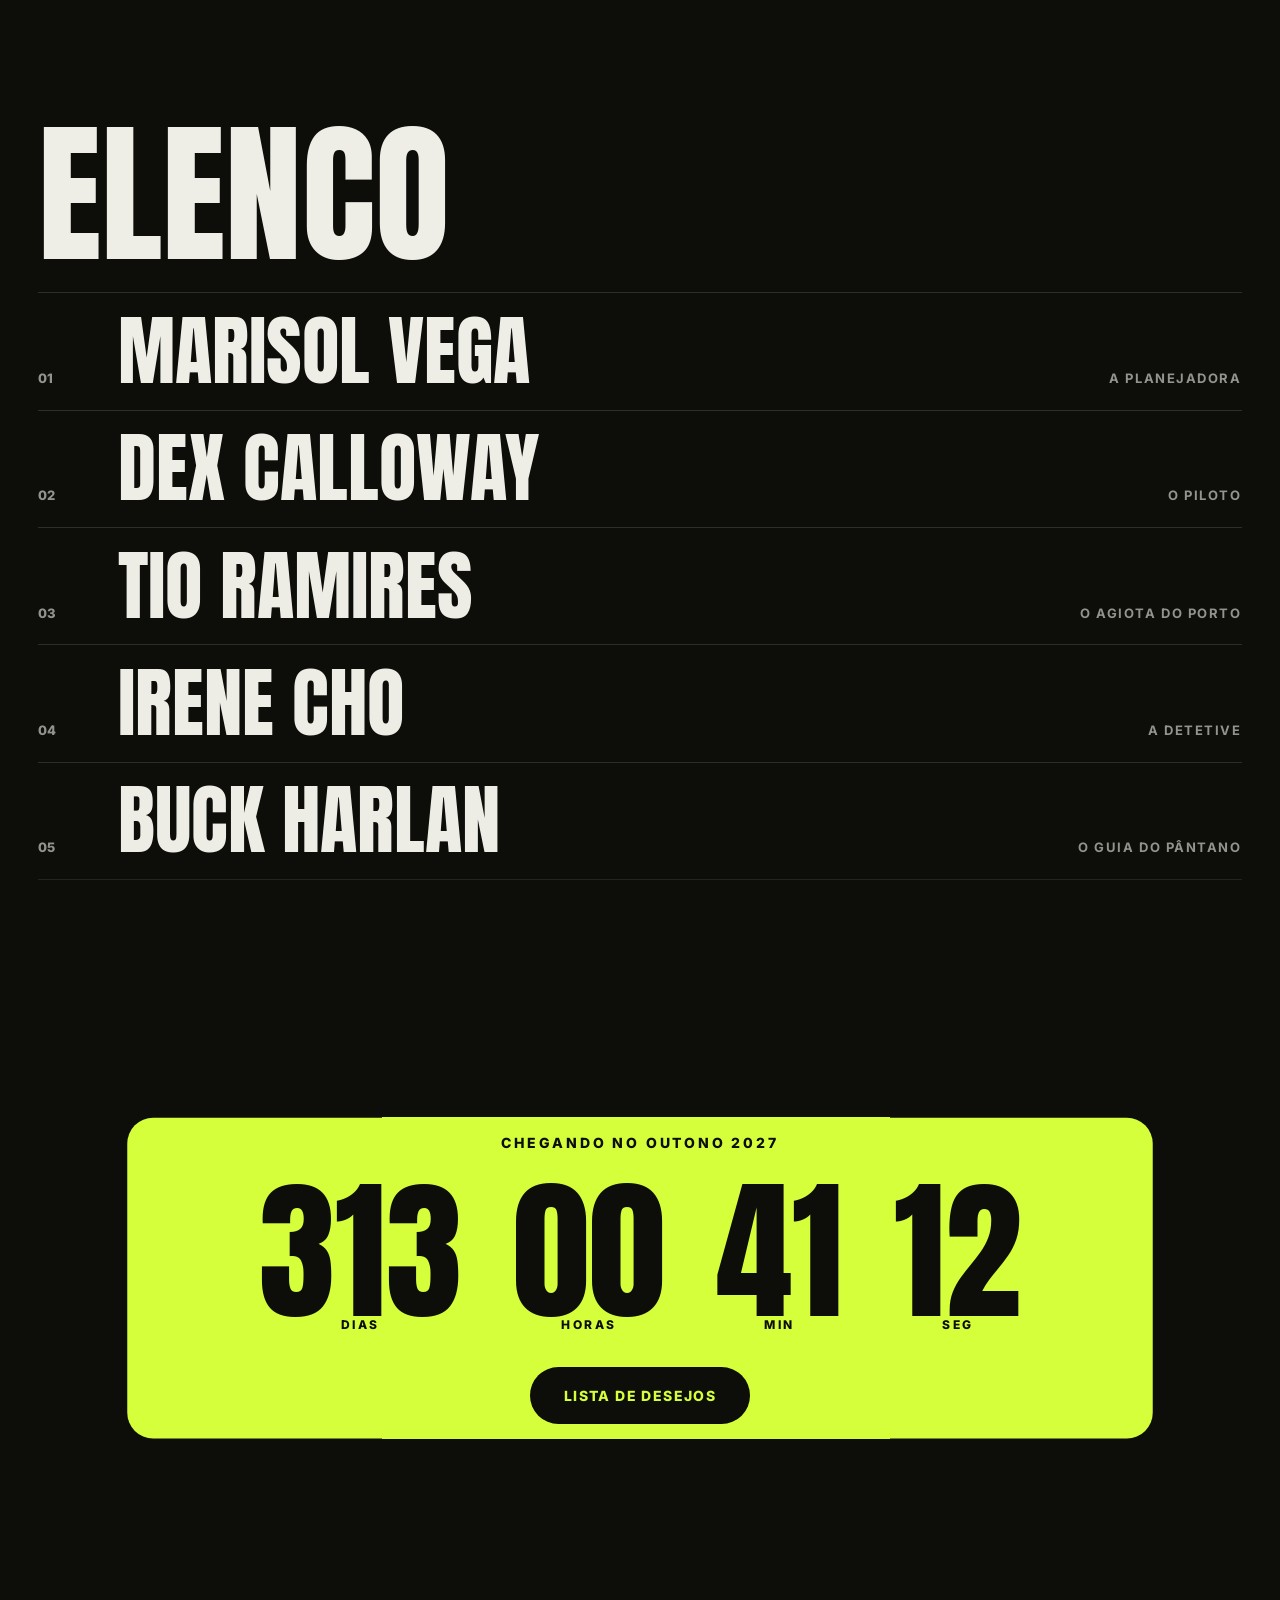
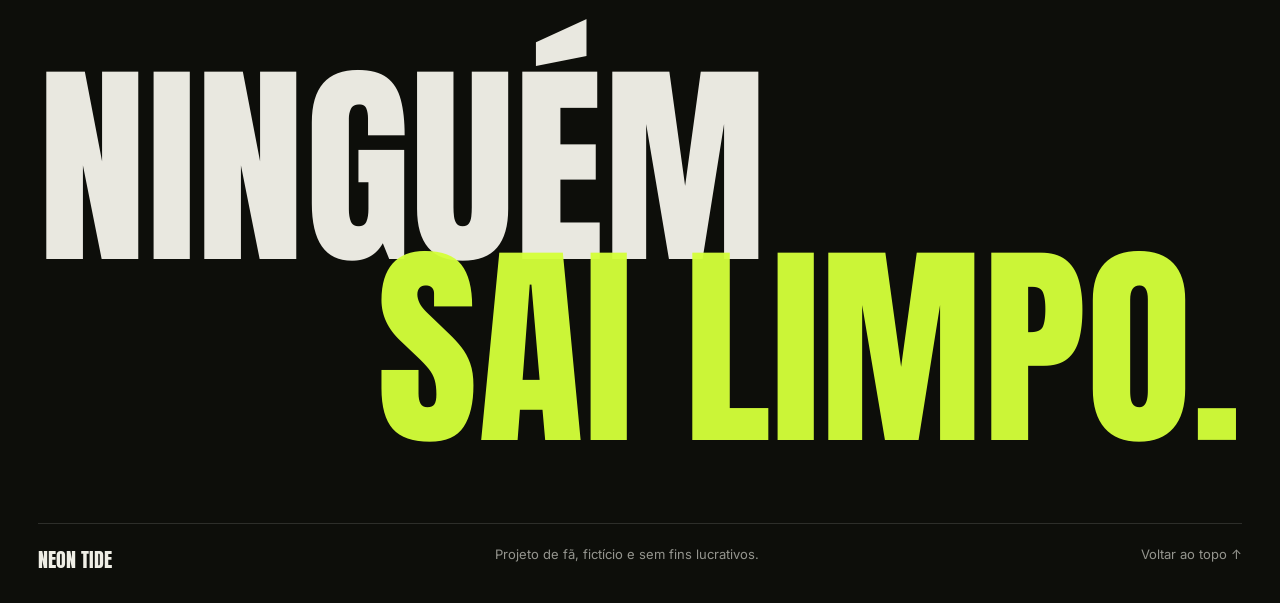
==== commit dbf12afb: "Redesign site: giant type, lime accent, cards and cursor effects New concept with a lime loader that" ====
--- a/index.html
+++ b/index.html
@@ -5,300 +5,168 @@
   <meta name="viewport" content="width=device-width, initial-scale=1">
   <title>NEON TIDE — Bem-vindo a Palmera</title>
   <meta name="description" content="NEON TIDE: um jogo de mundo aberto fictício ambientado no estado ensolarado de Palmera.">
-  <meta name="theme-color" content="#0b0416">
+  <meta name="theme-color" content="#0d0e0a">
   <link rel="preload" as="font" type="font/woff2" href="assets/fonts/anton-latin-400-normal.woff2" crossorigin>
-  <link rel="icon" href="data:image/svg+xml,%3Csvg xmlns='http://www.w3.org/2000/svg' viewBox='0 0 32 32'%3E%3Crect width='32' height='32' rx='6' fill='%230b0416'/%3E%3Ctext x='16' y='23' font-family='Impact,sans-serif' font-size='18' text-anchor='middle' fill='%23ff3d8b'%3ENT%3C/text%3E%3C/svg%3E">
-  <link rel="preload" as="image" href="assets/img/hero.webp">
+  <link rel="icon" href="data:image/svg+xml,%3Csvg xmlns='http://www.w3.org/2000/svg' viewBox='0 0 32 32'%3E%3Crect width='32' height='32' rx='8' fill='%23d4ff3a'/%3E%3Ctext x='16' y='23' font-family='Impact,sans-serif' font-size='17' text-anchor='middle' fill='%230d0e0a'%3ENT%3C/text%3E%3C/svg%3E">
   <link rel="stylesheet" href="css/style.css">
 </head>
 <body class="is-loading">
 
-  <!-- Loader -->
+  <!-- Loader: monograma desenhado + contador -->
   <div class="loader" aria-hidden="true">
-    <div class="loader__logo">
-      <span>N</span><span>T</span>
-    </div>
-    <div class="loader__bar"><i></i></div>
+    <svg class="loader__mark" viewBox="0 0 120 80">
+      <path d="M8 72 V10 L46 70 V8" />
+      <path d="M62 10 H112 M87 10 V72" />
+    </svg>
+    <div class="loader__count"><span>0</span>%</div>
+    <div class="loader__foot">NEON TIDE — Palmera</div>
   </div>
 
-  <!-- Navegação -->
+  <!-- Cursor -->
+  <div class="cursor" aria-hidden="true"><span class="cursor__label">Ver</span></div>
+
   <header class="nav">
-    <a class="nav__brand" href="#top" aria-label="Início">
-      <span class="brand-mark">NT</span>
-    </a>
+    <a class="nav__brand" href="#top" aria-label="Início">NT</a>
     <nav class="nav__links" aria-label="Seções">
-      <a href="#personagens">Personagens</a>
-      <a href="#palmera">Palmera</a>
+      <a href="#dentro">Dentro da lei</a>
+      <a href="#fora">Fora da lei</a>
       <a href="#locais">Locais</a>
-      <a href="#galeria">Galeria</a>
-      <a href="#trailer">Trailers</a>
+      <a href="#elenco">Elenco</a>
     </nav>
-    <div class="nav__right">
-      <a class="btn btn--small" href="#lancamento">Lista de desejos</a>
-      <button class="nav__burger" aria-label="Abrir menu" aria-expanded="false"><span></span><span></span></button>
-    </div>
+    <button class="nav__menu" aria-expanded="false" aria-label="Abrir menu"><span>Menu</span><i></i></button>
   </header>
 
   <div class="menu" aria-hidden="true">
     <nav>
-      <a href="#personagens">Personagens</a>
-      <a href="#palmera">Palmera</a>
-      <a href="#locais">Locais</a>
-      <a href="#galeria">Galeria</a>
-      <a href="#trailer">Trailers</a>
-      <a href="#lancamento">Lançamento</a>
+      <a href="#dentro"><small>01</small>Dentro da lei</a>
+      <a href="#fora"><small>02</small>Fora da lei</a>
+      <a href="#locais"><small>03</small>Locais</a>
+      <a href="#elenco"><small>04</small>Elenco</a>
+      <a href="#lancamento"><small>05</small>Lançamento</a>
     </nav>
   </div>
 
   <main id="top">
 
-    <!-- 1. INTRO: imagem revelada pela máscara do título -->
-    <section class="intro" aria-label="Introdução">
-      <div class="intro__pin">
-        <div class="intro__media">
-          <img class="intro__img" src="assets/img/hero.webp" alt="Pôr do sol sobre Coral City com palmeiras em silhueta" width="1920" height="1080">
-          <div class="intro__shade"></div>
-        </div>
+    <!-- HERO: nome gigante + imagem em cartão -->
+    <section class="hero">
+      <h1 class="hero__title" aria-label="Neon Tide">
+        <span class="hero__row"><span>NEON</span></span>
+        <span class="hero__row hero__row--right"><span>TIDE</span></span>
+      </h1>
+      <div class="hero__card" data-cursor="Ver">
+        <img src="assets/img/hero.webp" alt="Marisol e Dex encostados num carro na orla de Coral City ao pôr do sol" width="1672" height="941">
+      </div>
+      <div class="hero__meta">
+        <p>Um mundo aberto no litoral de Palmera</p>
+        <p>Outono 2027</p>
+      </div>
+      <div class="hero__scroll" aria-hidden="true">Role <i></i></div>
+    </section>
 
-        <!-- Camada escura com o título vazado -->
-        <svg class="intro__mask" viewBox="0 0 1920 1080" preserveAspectRatio="xMidYMid slice" aria-hidden="true">
-          <defs>
-            <mask id="titleMask" maskUnits="userSpaceOnUse" x="0" y="0" width="1920" height="1080">
-              <rect width="1920" height="1080" fill="#fff"/>
-              <g class="intro__maskText">
-                <text x="960" y="450" text-anchor="middle" dominant-baseline="middle">NEON</text>
-                <text x="960" y="770" text-anchor="middle" dominant-baseline="middle" class="t2">TIDE</text>
-              </g>
-            </mask>
-            <linearGradient id="maskFill" x1="0" y1="0" x2="0" y2="1">
-              <stop offset="0" stop-color="#12061f"/>
-              <stop offset="1" stop-color="#050209"/>
-            </linearGradient>
-          </defs>
-          <rect width="1920" height="1080" fill="url(#maskFill)" mask="url(#titleMask)"/>
-        </svg>
+    <!-- Faixa de texto rolante -->
+    <div class="ticker" aria-hidden="true">
+      <div class="ticker__track">
+        <span>Sol forte</span><i>✦</i><span>Dinheiro fácil</span><i>✦</i><span>Ninguém de confiança</span><i>✦</i>
+        <span>Sol forte</span><i>✦</i><span>Dinheiro fácil</span><i>✦</i><span>Ninguém de confiança</span><i>✦</i>
+      </div>
+    </div>
 
-        <div class="intro__copy">
-          <p class="eyebrow">Um mundo aberto no litoral de Palmera</p>
-          <h1 class="intro__headline">
-            <span class="line"><span>Bem-vindo</span></span>
-            <span class="line"><span>a Palmera</span></span>
-          </h1>
-          <p class="intro__sub">Chegando no <strong>Outono de 2027</strong></p>
-        </div>
+    <!-- Manifesto com revelação por linha -->
+    <section class="manifesto">
+      <p class="manifesto__text reveal-words">Em Palmera, toda noite de néon termina com uma dívida. E toda dívida termina com alguém fugindo pela costa.</p>
+    </section>
 
-        <div class="scroll-hint" aria-hidden="true">
-          <span>Role</span>
-          <i></i>
+    <!-- DENTRO DA LEI / FORA DA LEI -->
+    <section id="dentro" class="side side--in">
+      <div class="side__head">
+        <h2 class="side__title"><span>Dentro</span><span>da lei</span></h2>
+        <p class="side__lede">De dia, Coral City vende sol, iates e cartões-postais. Marisol trabalha no balcão de uma marina e conhece cada cliente que paga em dinheiro vivo.</p>
+      </div>
+      <div class="side__media">
+        <figure class="side__img side__img--a" data-cursor="Ver"><img src="assets/img/beach-day.webp" alt="Praia Dourada ao meio-dia" loading="lazy"></figure>
+        <figure class="side__img side__img--b" data-cursor="Ver"><img src="assets/img/city-dusk.webp" alt="Coral City ao entardecer" loading="lazy"></figure>
+        <figure class="side__img side__img--c" data-cursor="Ver"><img src="assets/img/keys.webp" alt="Ilhas Salinas vistas do alto" loading="lazy"></figure>
+      </div>
+    </section>
+
+    <section id="fora" class="side side--out">
+      <div class="side__head">
+        <h2 class="side__title"><span>Fora</span><span>da lei</span></h2>
+        <p class="side__lede">De noite, a mesma cidade troca de dono. Dex pilota lanchas pelo pântano sem luzes acesas, e ninguém faz perguntas no porto.</p>
+      </div>
+      <div class="side__media">
+        <figure class="side__img side__img--a" data-cursor="Ver"><img src="assets/img/coral-city.webp" alt="Coral City à noite" loading="lazy"></figure>
+        <figure class="side__img side__img--b" data-cursor="Ver"><img src="assets/img/glades.webp" alt="Pântano Verde ao amanhecer" loading="lazy"></figure>
+        <figure class="side__img side__img--c" data-cursor="Ver"><img src="assets/img/port.webp" alt="Porto Ferro ao entardecer" loading="lazy"></figure>
+      </div>
+    </section>
+
+    <!-- LOCAIS: coleção em rolagem horizontal -->
+    <section id="locais" class="collection">
+      <div class="collection__pin">
+        <header class="collection__head">
+          <h2 class="collection__title">Locais</h2>
+          <p class="collection__count"><span class="collection__current">01</span> / 06</p>
+        </header>
+        <div class="collection__track">
+          <article class="card" data-cursor="Ver"><div class="card__img"><img src="assets/img/coral-city.webp" alt="" loading="lazy"></div><div class="card__meta"><h3>Coral City</h3><span>Metrópole</span></div></article>
+          <article class="card" data-cursor="Ver"><div class="card__img"><img src="assets/img/keys.webp" alt="" loading="lazy"></div><div class="card__meta"><h3>Ilhas Salinas</h3><span>Arquipélago</span></div></article>
+          <article class="card" data-cursor="Ver"><div class="card__img"><img src="assets/img/glades.webp" alt="" loading="lazy"></div><div class="card__meta"><h3>Pântano Verde</h3><span>Mangue</span></div></article>
+          <article class="card" data-cursor="Ver"><div class="card__img"><img src="assets/img/port.webp" alt="" loading="lazy"></div><div class="card__meta"><h3>Porto Ferro</h3><span>Industrial</span></div></article>
+          <article class="card" data-cursor="Ver"><div class="card__img"><img src="assets/img/mountain.webp" alt="" loading="lazy"></div><div class="card__meta"><h3>Serra Alta</h3><span>Montanha</span></div></article>
+          <article class="card" data-cursor="Ver"><div class="card__img"><img src="assets/img/beach-day.webp" alt="" loading="lazy"></div><div class="card__meta"><h3>Praia Dourada</h3><span>Litoral</span></div></article>
         </div>
       </div>
     </section>
 
-    <!-- 2. Frase de abertura -->
-    <section class="statement">
-      <p class="statement__text split-words">
-        Sol forte, dinheiro fácil e ninguém de confiança. Em Palmera, toda noite de néon termina com uma dívida — e toda dívida termina com alguém fugindo pela costa.
-      </p>
+    <!-- NÚMEROS -->
+    <section class="stats">
+      <div class="stat"><b data-count="6">0</b><span>regiões para explorar</span></div>
+      <div class="stat"><b data-count="2">0</b><span>protagonistas jogáveis</span></div>
+      <div class="stat"><b data-count="140" data-suffix="km">0</b><span>de litoral</span></div>
+      <div class="stat"><b data-count="1">0</b><span>estado sem lei</span></div>
     </section>
 
-    <!-- 3. PERSONAGENS -->
-    <section id="personagens" class="chars">
-      <header class="section-head">
-        <span class="eyebrow">Personagens</span>
-        <h2 class="display reveal-lines"><span class="line"><span>Dois fugitivos,</span></span><span class="line"><span>uma costa inteira</span></span></h2>
-      </header>
-
-      <article class="char" data-theme="pink">
-        <div class="char__media">
-          <div class="char__frame">
-            <img src="assets/img/char-marisol.webp" alt="Píer molhado diante de Coral City à noite" loading="lazy" width="1200" height="1600">
-          </div>
-          <span class="char__index">01</span>
-        </div>
-        <div class="char__body">
-          <h3 class="char__name">
-            <span class="line"><span>Marisol</span></span>
-            <span class="line"><span>Vega</span></span>
-          </h3>
-          <p class="char__lede">Cresceu entre marinas e casas de penhor. Aprendeu cedo que em Palmera ninguém dá nada de graça — e decidiu parar de pedir.</p>
-          <p>Depois de três anos presa por um crime que não planejou, Marisol sai com uma única meta: nunca mais depender da sorte. Tem um plano, contatos em todo o litoral e muito pouco a perder.</p>
-          <blockquote class="char__quote">“Não é roubo se ninguém sentir falta.”</blockquote>
-          <div class="char__thumbs">
-            <button class="thumb" data-full="assets/img/coral-city.webp"><img src="assets/img/coral-city.webp" alt="Coral City à noite" loading="lazy"></button>
-            <button class="thumb" data-full="assets/img/beach-day.webp"><img src="assets/img/beach-day.webp" alt="Praia durante o dia" loading="lazy"></button>
-            <button class="thumb" data-full="assets/img/keys.webp"><img src="assets/img/keys.webp" alt="Ponte sobre as ilhas" loading="lazy"></button>
-          </div>
-        </div>
-      </article>
-
-      <article class="char char--reverse" data-theme="blue">
-        <div class="char__media">
-          <div class="char__frame">
-            <img src="assets/img/char-dex.webp" alt="Praia ao pôr do sol entre palmeiras" loading="lazy" width="1200" height="1600">
-          </div>
-          <span class="char__index">02</span>
-        </div>
-        <div class="char__body">
-          <h3 class="char__name">
-            <span class="line"><span>Dex</span></span>
-            <span class="line"><span>Calloway</span></span>
-          </h3>
-          <p class="char__lede">Ex-piloto de lancha, atual faz-tudo de gente perigosa. Dex sempre esteve a um favor de distância de uma vida tranquila.</p>
-          <p>Ele conhece cada canal do pântano e cada doca do porto. Quando Marisol aparece com uma proposta arriscada, Dex percebe que talvez seja a última chance de sair do jogo — ou de afundar de vez.</p>
-          <blockquote class="char__quote">“Eu só dirijo. O resto é problema seu.”</blockquote>
-          <div class="char__thumbs">
-            <button class="thumb" data-full="assets/img/glades.webp"><img src="assets/img/glades.webp" alt="Pântano sob a lua" loading="lazy"></button>
-            <button class="thumb" data-full="assets/img/port.webp"><img src="assets/img/port.webp" alt="Porto industrial ao entardecer" loading="lazy"></button>
-            <button class="thumb" data-full="assets/img/city-dusk.webp"><img src="assets/img/city-dusk.webp" alt="Cidade ao anoitecer" loading="lazy"></button>
-          </div>
-        </div>
-      </article>
+    <!-- ELENCO: lista com imagem que segue o cursor -->
+    <section id="elenco" class="roster">
+      <h2 class="roster__title">Elenco</h2>
+      <ul class="roster__list">
+        <li data-img="assets/img/char-marisol.webp"><span class="roster__num">01</span><span class="roster__name">Marisol Vega</span><span class="roster__role">A planejadora</span></li>
+        <li data-img="assets/img/char-dex.webp"><span class="roster__num">02</span><span class="roster__name">Dex Calloway</span><span class="roster__role">O piloto</span></li>
+        <li data-img="assets/img/port.webp"><span class="roster__num">03</span><span class="roster__name">Tio Ramires</span><span class="roster__role">O agiota do porto</span></li>
+        <li data-img="assets/img/coral-city.webp"><span class="roster__num">04</span><span class="roster__name">Irene Cho</span><span class="roster__role">A detetive</span></li>
+        <li data-img="assets/img/glades.webp"><span class="roster__num">05</span><span class="roster__name">Buck Harlan</span><span class="roster__role">O guia do pântano</span></li>
+      </ul>
+      <div class="roster__preview" aria-hidden="true"><img alt=""></div>
     </section>
 
-    <!-- 4. PALMERA: imagem que expande ao rolar -->
-    <section id="palmera" class="expand">
-      <div class="expand__pin">
-        <div class="expand__frame">
-          <img src="assets/img/coral-city.webp" alt="Horizonte de Coral City com letreiros de néon" loading="lazy">
-        </div>
-        <div class="expand__copy">
-          <span class="eyebrow">O estado de Palmera</span>
-          <h2 class="display">Coral City<br>nunca dorme</h2>
-          <p>Arranha-céus de vidro, clubes na orla e uma polícia que prefere não olhar muito de perto. A maior cidade de Palmera é o palco — e o prêmio.</p>
-        </div>
+    <!-- LANÇAMENTO -->
+    <section id="lancamento" class="launch">
+      <p class="launch__eyebrow">Chegando no Outono 2027</p>
+      <div class="countdown" data-target="2027-10-15T00:00:00">
+        <div><b data-cd="d">000</b><span>dias</span></div>
+        <div><b data-cd="h">00</b><span>horas</span></div>
+        <div><b data-cd="m">00</b><span>min</span></div>
+        <div><b data-cd="s">00</b><span>seg</span></div>
       </div>
-    </section>
-
-    <!-- 5. Letreiro rolante -->
-    <section class="marquee" aria-hidden="true">
-      <div class="marquee__track">
-        <span>Coral City</span><i>✦</i><span>Ilhas Salinas</span><i>✦</i><span>Pântano Verde</span><i>✦</i><span>Porto Ferro</span><i>✦</i><span>Serra Alta</span><i>✦</i><span>Praia Dourada</span><i>✦</i>
-        <span>Coral City</span><i>✦</i><span>Ilhas Salinas</span><i>✦</i><span>Pântano Verde</span><i>✦</i><span>Porto Ferro</span><i>✦</i><span>Serra Alta</span><i>✦</i><span>Praia Dourada</span><i>✦</i>
-      </div>
-    </section>
-
-    <!-- 6. LOCAIS: rolagem horizontal -->
-    <section id="locais" class="places">
-      <div class="places__pin">
-        <header class="places__head">
-          <span class="eyebrow">Locais</span>
-          <h2 class="display">Explore<br>Palmera</h2>
-          <div class="places__progress"><i></i></div>
-        </header>
-        <div class="places__track">
-          <article class="place">
-            <div class="place__img"><img src="assets/img/coral-city.webp" alt="" loading="lazy"></div>
-            <div class="place__info"><span>01</span><h3>Coral City</h3><p>A metrópole de néon onde fortunas mudam de mão a cada esquina.</p></div>
-          </article>
-          <article class="place">
-            <div class="place__img"><img src="assets/img/keys.webp" alt="" loading="lazy"></div>
-            <div class="place__info"><span>02</span><h3>Ilhas Salinas</h3><p>Pontes infinitas, água turquesa e contrabando à luz do dia.</p></div>
-          </article>
-          <article class="place">
-            <div class="place__img"><img src="assets/img/glades.webp" alt="" loading="lazy"></div>
-            <div class="place__info"><span>03</span><h3>Pântano Verde</h3><p>Mangues, neblina e segredos que o jacaré guarda melhor que ninguém.</p></div>
-          </article>
-          <article class="place">
-            <div class="place__img"><img src="assets/img/port.webp" alt="" loading="lazy"></div>
-            <div class="place__info"><span>04</span><h3>Porto Ferro</h3><p>Guindastes, contêineres e uma cidade operária que não faz perguntas.</p></div>
-          </article>
-          <article class="place">
-            <div class="place__img"><img src="assets/img/mountain.webp" alt="" loading="lazy"></div>
-            <div class="place__info"><span>05</span><h3>Serra Alta</h3><p>Estradas sinuosas sob a Via Láctea, longe de qualquer testemunha.</p></div>
-          </article>
-          <article class="place">
-            <div class="place__img"><img src="assets/img/beach-day.webp" alt="" loading="lazy"></div>
-            <div class="place__info"><span>06</span><h3>Praia Dourada</h3><p>Areia branca, iates e festas que só terminam quando a polícia chega.</p></div>
-          </article>
-        </div>
-      </div>
-    </section>
-
-    <!-- 7. Parallax em camadas -->
-    <section class="parallax">
-      <div class="parallax__bg"><img src="assets/img/mountain.webp" alt="" loading="lazy"></div>
-      <div class="parallax__copy">
-        <h2 class="display split-chars">Sem saída.</h2>
-        <p class="reveal-up">Cada decisão deixa rastro. Cada rastro leva até você.</p>
-      </div>
-    </section>
-
-    <!-- 8. GALERIA -->
-    <section id="galeria" class="gallery">
-      <header class="section-head">
-        <span class="eyebrow">Galeria</span>
-        <h2 class="display reveal-lines"><span class="line"><span>Capturas de</span></span><span class="line"><span>Palmera</span></span></h2>
-      </header>
-      <div class="gallery__grid">
-        <button class="g-item g-item--wide" data-full="assets/img/hero.webp"><img src="assets/img/hero.webp" alt="Pôr do sol na orla" loading="lazy"></button>
-        <button class="g-item g-item--tall" data-full="assets/img/char-marisol.webp"><img src="assets/img/char-marisol.webp" alt="Píer de Coral City à noite" loading="lazy"></button>
-        <button class="g-item" data-full="assets/img/keys.webp"><img src="assets/img/keys.webp" alt="Ilhas Salinas" loading="lazy"></button>
-        <button class="g-item" data-full="assets/img/port.webp"><img src="assets/img/port.webp" alt="Porto Ferro" loading="lazy"></button>
-        <button class="g-item g-item--tall" data-full="assets/img/char-dex.webp"><img src="assets/img/char-dex.webp" alt="Praia ao pôr do sol" loading="lazy"></button>
-        <button class="g-item g-item--wide" data-full="assets/img/glades.webp"><img src="assets/img/glades.webp" alt="Pântano Verde" loading="lazy"></button>
-        <button class="g-item" data-full="assets/img/city-dusk.webp"><img src="assets/img/city-dusk.webp" alt="Cidade ao anoitecer" loading="lazy"></button>
-        <button class="g-item" data-full="assets/img/beach-day.webp"><img src="assets/img/beach-day.webp" alt="Praia Dourada" loading="lazy"></button>
-      </div>
-    </section>
-
-    <!-- 9. TRAILERS -->
-    <section id="trailer" class="trailers">
-      <header class="section-head">
-        <span class="eyebrow">Trailers</span>
-        <h2 class="display reveal-lines"><span class="line"><span>Assista</span></span></h2>
-      </header>
-      <div class="trailers__list">
-        <button class="trailer" data-full="assets/img/hero.webp">
-          <div class="trailer__img"><img src="assets/img/hero.webp" alt="" loading="lazy"></div>
-          <div class="trailer__play" aria-hidden="true"><svg viewBox="0 0 24 24"><path d="M8 5v14l11-7z"/></svg></div>
-          <div class="trailer__meta"><span>Trailer 1</span><h3>Bem-vindo a Palmera</h3></div>
-        </button>
-        <button class="trailer" data-full="assets/img/coral-city.webp">
-          <div class="trailer__img"><img src="assets/img/coral-city.webp" alt="" loading="lazy"></div>
-          <div class="trailer__play" aria-hidden="true"><svg viewBox="0 0 24 24"><path d="M8 5v14l11-7z"/></svg></div>
-          <div class="trailer__meta"><span>Trailer 2</span><h3>Marisol &amp; Dex</h3></div>
-        </button>
-      </div>
-    </section>
-
-    <!-- 10. LANÇAMENTO -->
-    <section id="lancamento" class="launch">
-      <div class="launch__bg"><img src="assets/img/city-dusk.webp" alt="" loading="lazy"></div>
-      <div class="launch__inner">
-        <div class="launch__logo split-chars">NEON TIDE</div>
-        <p class="launch__date reveal-up">Outono de 2027</p>
-        <div class="countdown reveal-up" data-target="2027-10-15T00:00:00">
-          <div><b data-cd="d">000</b><span>dias</span></div>
-          <div><b data-cd="h">00</b><span>horas</span></div>
-          <div><b data-cd="m">00</b><span>min</span></div>
-          <div><b data-cd="s">00</b><span>seg</span></div>
-        </div>
-        <div class="launch__platforms reveal-up">
-          <span>Console A</span><span>Console B</span><span>PC</span>
-        </div>
-        <a class="btn reveal-up" href="#top">Adicionar à lista de desejos</a>
-      </div>
+      <a class="pill" href="#top" data-cursor="Ir">Lista de desejos</a>
     </section>
   </main>
 
   <footer class="footer">
-    <div class="footer__brand">NEON TIDE</div>
-    <p>Projeto de fã, fictício e sem fins lucrativos. Personagens, locais e ilustrações são originais.</p>
-    <nav>
-      <a href="#personagens">Personagens</a>
-      <a href="#locais">Locais</a>
-      <a href="#galeria">Galeria</a>
+    <p class="footer__tag"><span>Ninguém</span><span>sai limpo.</span></p>
+    <div class="footer__bar">
+      <span>NEON TIDE</span>
+      <span>Projeto de fã, fictício e sem fins lucrativos.</span>
       <a href="#top">Voltar ao topo ↑</a>
-    </nav>
+    </div>
   </footer>
 
   <!-- Lightbox -->
   <div class="lightbox" aria-hidden="true" role="dialog" aria-label="Visualizador de imagens">
-    <button class="lightbox__close" aria-label="Fechar">✕</button>
-    <button class="lightbox__nav lightbox__prev" aria-label="Anterior">‹</button>
+    <button class="lightbox__close" aria-label="Fechar">Fechar</button>
     <img class="lightbox__img" alt="">
-    <button class="lightbox__nav lightbox__next" aria-label="Próxima">›</button>
-    <div class="lightbox__count"></div>
   </div>
 
   <script src="vendor/gsap.min.js"></script>
--- a/css/style.css
+++ b/css/style.css
@@ -1,5 +1,5 @@
 /* =========================================================
-   NEON TIDE — estilos
+   NEON TIDE — estilos (conceito: tipografia gigante, lima neon, cartões)
    ========================================================= */
 @font-face { font-family: "Anton"; font-weight: 400; font-display: swap; src: url("../assets/fonts/anton-latin-400-normal.woff2") format("woff2"); }
 @font-face { font-family: "Inter"; font-weight: 400; font-display: swap; src: url("../assets/fonts/inter-latin-400-normal.woff2") format("woff2"); }
@@ -8,421 +8,224 @@
 @font-face { font-family: "Inter"; font-weight: 800; font-display: swap; src: url("../assets/fonts/inter-latin-800-normal.woff2") format("woff2"); }
 
 :root {
-  --bg: #0b0416;
-  --bg-2: #12061f;
-  --ink: #fff6ef;
-  --muted: rgba(255, 246, 239, .66);
-  --pink: #ff3d8b;
-  --orange: #ff9a5b;
-  --gold: #ffd08a;
-  --cyan: #3ee0ff;
-  --violet: #8c5bff;
-  --grad: linear-gradient(100deg, var(--pink), var(--orange) 55%, var(--gold));
-  --grad-cool: linear-gradient(100deg, var(--cyan), var(--violet));
+  color-scheme: dark;
+  --ink: #0d0e0a;        /* quase preto esverdeado */
+  --ink-2: #181a13;
+  --paper: #efeee6;      /* off-white quente */
+  --muted: rgba(239, 238, 230, .6);
+  --lime: #d4ff3a;       /* acento neon */
+  --pink: #ff4f9a;
+  --line: rgba(239, 238, 230, .14);
   --display: "Anton", "Impact", "Haettenschweiler", "Arial Narrow Bold", sans-serif;
   --body: "Inter", system-ui, -apple-system, "Segoe UI", Roboto, sans-serif;
-  --gutter: clamp(16px, 4vw, 64px);
+  --gutter: clamp(16px, 3vw, 48px);
+  --radius: clamp(14px, 2vw, 28px);
   --ease: cubic-bezier(.16, 1, .3, 1);
 }
 
 *, *::before, *::after { box-sizing: border-box; }
-html { -webkit-text-size-adjust: 100%; }
 html.lenis, html.lenis body { height: auto; }
 .lenis.lenis-smooth { scroll-behavior: auto !important; }
 body {
-  margin: 0;
-  background: var(--bg);
-  color: var(--ink);
-  font-family: var(--body);
-  font-size: 17px;
-  line-height: 1.6;
-  -webkit-font-smoothing: antialiased;
-  overflow-x: hidden;
+  margin: 0; background: var(--ink); color: var(--paper);
+  font-family: var(--body); font-size: 17px; line-height: 1.55;
+  -webkit-font-smoothing: antialiased; overflow-x: hidden;
 }
 body.is-loading { overflow: hidden; }
 img { display: block; max-width: 100%; }
 a { color: inherit; text-decoration: none; }
 button { font: inherit; color: inherit; background: none; border: 0; padding: 0; cursor: pointer; }
-::selection { background: var(--pink); color: #fff; }
-
-.eyebrow {
-  display: inline-block;
-  font-size: 12px;
-  font-weight: 700;
-  letter-spacing: .28em;
-  text-transform: uppercase;
-  color: var(--gold);
-}
-.display {
-  font-family: var(--display);
-  font-weight: 400;
-  text-transform: uppercase;
-  line-height: .92;
-  letter-spacing: .005em;
-  font-size: clamp(56px, 9vw, 160px);
-  margin: .2em 0 0;
-}
-.line { display: block; overflow: hidden; padding-bottom: .04em; }
-.line > span { display: inline-block; }
-
-.btn {
-  display: inline-flex;
-  align-items: center;
-  gap: .6em;
-  padding: 16px 30px;
-  border-radius: 999px;
-  background: var(--grad);
-  color: #1a0710;
-  font-weight: 800;
-  font-size: 14px;
-  letter-spacing: .08em;
-  text-transform: uppercase;
-  transition: transform .4s var(--ease), box-shadow .4s var(--ease);
-  box-shadow: 0 10px 40px -10px rgba(255, 61, 139, .6);
-}
-.btn:hover { transform: translateY(-2px) scale(1.03); box-shadow: 0 16px 50px -10px rgba(255, 61, 139, .85); }
-.btn--small { padding: 10px 18px; font-size: 12px; }
+figure { margin: 0; }
+::selection { background: var(--lime); color: var(--ink); }
+:focus-visible { outline: 2px solid var(--lime); outline-offset: 3px; }
 
 /* ---------------- Loader ---------------- */
 .loader {
-  position: fixed; inset: 0; z-index: 100;
-  display: grid; place-items: center; align-content: center; gap: 28px;
-  background: var(--bg);
-}
-.loader__logo {
-  font-family: var(--display);
-  font-size: 96px; line-height: 1;
-  display: flex; gap: .04em;
-  background: var(--grad);
-  -webkit-background-clip: text; background-clip: text; color: transparent;
-}
-.loader__logo span { display: inline-block; }
-.loader__bar { width: 180px; height: 2px; background: rgba(255,255,255,.12); overflow: hidden; }
-.loader__bar i { display: block; height: 100%; width: 0; background: var(--grad); }
+  position: fixed; inset: 0; z-index: 100; background: var(--lime); color: var(--ink);
+  display: grid; place-items: center;
+}
+.loader__mark { width: clamp(90px, 12vw, 150px); fill: none; stroke: var(--ink); stroke-width: 9; stroke-linecap: square; stroke-linejoin: miter; }
+.loader__count {
+  position: absolute; left: var(--gutter); bottom: var(--gutter);
+  font-family: var(--display); font-size: clamp(64px, 12vw, 180px); line-height: .8; font-variant-numeric: tabular-nums;
+}
+.loader__foot { position: absolute; right: var(--gutter); bottom: var(--gutter); font-size: 12px; font-weight: 700; letter-spacing: .2em; text-transform: uppercase; }
+
+/* ---------------- Cursor ---------------- */
+.cursor {
+  position: fixed; left: 0; top: 0; z-index: 90; pointer-events: none;
+  width: 14px; height: 14px; margin: -7px 0 0 -7px; border-radius: 50%;
+  background: var(--lime); mix-blend-mode: difference;
+  display: grid; place-items: center;
+  transition: width .5s var(--ease), height .5s var(--ease), margin .5s var(--ease), background .3s;
+}
+.cursor__label { font-size: 12px; font-weight: 800; letter-spacing: .12em; text-transform: uppercase; color: var(--ink); opacity: 0; transition: opacity .3s; }
+.cursor.is-big { width: 92px; height: 92px; margin: -46px 0 0 -46px; mix-blend-mode: normal; }
+.cursor.is-big .cursor__label { opacity: 1; }
+@media (hover: none), (pointer: coarse) { .cursor { display: none; } }
 
 /* ---------------- Navegação ---------------- */
 .nav {
   position: fixed; top: 0; left: 0; right: 0; z-index: 50;
-  display: flex; align-items: center; justify-content: space-between;
-  padding: 18px var(--gutter);
-  transition: background .5s var(--ease), padding .5s var(--ease), transform .5s var(--ease);
-}
-.nav.is-scrolled {
-  background: rgba(11, 4, 22, .72);
-  backdrop-filter: blur(14px) saturate(140%);
-  -webkit-backdrop-filter: blur(14px) saturate(140%);
-  padding-top: 12px; padding-bottom: 12px;
-}
-.nav.is-hidden { transform: translateY(-100%); }
-.brand-mark {
-  font-family: var(--display);
-  font-size: 30px; line-height: 1;
-  background: var(--grad);
-  -webkit-background-clip: text; background-clip: text; color: transparent;
-}
-.nav__links { display: flex; gap: 34px; }
-.nav__links a {
-  position: relative;
-  font-size: 13px; font-weight: 600; letter-spacing: .14em; text-transform: uppercase;
-  color: var(--muted);
-  transition: color .3s;
-}
-.nav__links a::after {
-  content: ""; position: absolute; left: 0; right: 0; bottom: -6px; height: 2px;
-  background: var(--grad); transform: scaleX(0); transform-origin: right; transition: transform .5s var(--ease);
-}
-.nav__links a:hover, .nav__links a.is-active { color: var(--ink); }
+  display: flex; align-items: center; justify-content: space-between; gap: 24px;
+  padding: 18px var(--gutter); mix-blend-mode: difference; color: #fff;
+}
+.nav__brand { font-family: var(--display); font-size: 28px; line-height: 1; }
+.nav__links { display: flex; gap: 28px; }
+.nav__links a, .nav__menu span { font-size: 13px; font-weight: 700; letter-spacing: .1em; text-transform: uppercase; }
+.nav__links a { position: relative; }
+.nav__links a::after { content: ""; position: absolute; left: 0; right: 0; bottom: -4px; height: 2px; background: currentColor; transform: scaleX(0); transform-origin: right; transition: transform .5s var(--ease); }
 .nav__links a:hover::after, .nav__links a.is-active::after { transform: scaleX(1); transform-origin: left; }
-.nav__right { display: flex; align-items: center; gap: 16px; }
-.nav__burger { display: none; width: 36px; height: 36px; position: relative; }
-.nav__burger span {
-  position: absolute; left: 6px; right: 6px; height: 2px; background: var(--ink);
-  transition: transform .4s var(--ease), top .4s var(--ease);
-}
-.nav__burger span:first-child { top: 13px; }
-.nav__burger span:last-child { top: 21px; }
-.menu-open .nav__burger span:first-child { top: 17px; transform: rotate(45deg); }
-.menu-open .nav__burger span:last-child { top: 17px; transform: rotate(-45deg); }
+.nav__menu { display: flex; align-items: center; gap: 10px; }
+.nav__menu i { width: 26px; height: 10px; position: relative; }
+.nav__menu i::before, .nav__menu i::after { content: ""; position: absolute; left: 0; right: 0; height: 2px; background: currentColor; transition: transform .5s var(--ease), top .5s var(--ease); }
+.nav__menu i::before { top: 0; }
+.nav__menu i::after { top: 8px; }
+.menu-open .nav__menu i::before { top: 4px; transform: rotate(45deg); }
+.menu-open .nav__menu i::after { top: 4px; transform: rotate(-45deg); }
 
 .menu {
-  position: fixed; inset: 0; z-index: 45;
-  background: linear-gradient(160deg, #2b0d4d, var(--bg) 60%);
-  display: grid; place-items: center;
-  clip-path: circle(0% at calc(100% - 40px) 36px);
-  transition: clip-path .8s var(--ease);
-}
-.menu-open .menu { clip-path: circle(150% at calc(100% - 40px) 36px); }
-.menu nav { display: grid; gap: 6px; text-align: center; }
-.menu a { font-family: var(--display); font-size: clamp(40px, 11vw, 72px); text-transform: uppercase; line-height: 1.1; }
-.menu a:hover { background: var(--grad); -webkit-background-clip: text; background-clip: text; color: transparent; }
-
-/* ---------------- Intro ---------------- */
-.intro { position: relative; height: 320vh; }
-.intro__pin {
-  position: sticky; top: 0; height: 100vh; height: 100svh;
-  overflow: hidden;
-}
-.intro__media { position: absolute; inset: 0; transform-origin: 50% 60%; }
-.intro__img { width: 100%; height: 100%; object-fit: cover; }
-.intro__shade {
-  position: absolute; inset: 0;
-  background: linear-gradient(180deg, rgba(11,4,22,.2) 0%, rgba(11,4,22,0) 40%, rgba(11,4,22,.85) 100%);
-  opacity: 0;
-}
-.intro__mask { position: absolute; inset: 0; width: 100%; height: 100%; }
-.intro__mask text {
-  font-family: var(--display);
-  font-size: 330px;
-  letter-spacing: 6px;
-  fill: #000;
-}
-.intro__maskText { transform-origin: 960px 640px; transform-box: view-box; }
-.intro__copy {
-  position: absolute; left: var(--gutter); right: var(--gutter); bottom: 12vh;
-  text-align: center;
-}
-.intro__headline {
-  font-family: var(--display); font-weight: 400; text-transform: uppercase;
-  font-size: clamp(56px, 11vw, 190px); line-height: .9; margin: .15em 0;
-  text-shadow: 0 10px 60px rgba(0,0,0,.35);
-}
-.intro__headline .line:last-child > span {
-  background: var(--grad);
-  -webkit-background-clip: text; background-clip: text; color: transparent;
-}
-.intro__sub { margin: 0; font-size: 18px; color: var(--ink); letter-spacing: .04em; }
-.intro__sub strong { color: var(--gold); }
-.intro__copy > * { opacity: 0; }
-
-.scroll-hint {
-  position: absolute; left: 50%; bottom: 28px; transform: translateX(-50%);
-  display: grid; justify-items: center; gap: 10px;
-  font-size: 11px; letter-spacing: .3em; text-transform: uppercase; color: var(--muted);
-}
-.scroll-hint i { width: 1px; height: 46px; background: linear-gradient(var(--ink), transparent); animation: hint 2s var(--ease) infinite; transform-origin: top; }
-@keyframes hint { 0% { transform: scaleY(0); } 50% { transform: scaleY(1); } 100% { transform: scaleY(1); opacity: 0; } }
-
-/* ---------------- Frase ---------------- */
-.statement {
-  padding: 22vh var(--gutter);
-  max-width: 1400px; margin: 0 auto;
-}
-.statement__text {
-  font-family: var(--display); text-transform: uppercase;
-  font-size: clamp(34px, 5.4vw, 88px); line-height: 1.02; margin: 0;
-}
-.statement__text .word { display: inline-block; opacity: .14; transition: none; }
-
-/* ---------------- Personagens ---------------- */
-.section-head { padding: 0 var(--gutter); max-width: 1600px; margin: 0 auto 8vh; }
-.chars { padding: 6vh 0 10vh; }
-.char {
-  --accent: var(--pink);
-  display: grid; grid-template-columns: 1.05fr 1fr; gap: clamp(32px, 6vw, 110px);
-  align-items: start;
-  max-width: 1600px; margin: 0 auto 22vh; padding: 0 var(--gutter);
-}
-.char[data-theme="blue"] { --accent: var(--cyan); }
-.char--reverse .char__media { order: 2; }
-.char__media { position: sticky; top: 12vh; }
-.char__frame {
-  position: relative; aspect-ratio: 3 / 4; overflow: hidden; border-radius: 6px;
-  clip-path: inset(12% 12% 12% 12% round 6px);
-}
-.char__frame img { width: 100%; height: 120%; object-fit: cover; transform: translateY(-8%) scale(1.15); }
-.char__index {
-  position: absolute; top: -.45em; right: -.1em;
-  font-family: var(--display); font-size: clamp(90px, 13vw, 220px); line-height: 1;
-  color: transparent; -webkit-text-stroke: 2px var(--accent); opacity: .9;
-  pointer-events: none;
-}
-.char--reverse .char__index { right: auto; left: -.1em; }
-.char__body { padding-top: 14vh; }
-.char__name {
-  font-family: var(--display); font-weight: 400; text-transform: uppercase;
-  font-size: clamp(64px, 9vw, 170px); line-height: .88; margin: 0 0 .35em;
-}
-.char__name .line:last-child > span { color: var(--accent); }
-.char__lede { font-size: clamp(20px, 1.8vw, 26px); line-height: 1.4; font-weight: 600; color: var(--ink); margin: 0 0 1em; }
-.char__body > p { color: var(--muted); max-width: 560px; }
-.char__quote {
-  margin: 2.2em 0; padding-left: 22px; border-left: 3px solid var(--accent);
-  font-family: var(--display); text-transform: uppercase; font-size: clamp(28px, 3vw, 44px); line-height: 1.05;
-}
-.char__thumbs { display: grid; grid-template-columns: repeat(3, 1fr); gap: 12px; margin-top: 8vh; }
-.thumb { overflow: hidden; border-radius: 4px; aspect-ratio: 16 / 10; position: relative; }
-.thumb img { width: 100%; height: 100%; object-fit: cover; transition: transform 1s var(--ease), filter .6s; filter: saturate(.85); }
-.thumb::after { content: ""; position: absolute; inset: 0; border: 1px solid rgba(255,255,255,.12); border-radius: inherit; transition: border-color .4s; }
-.thumb:hover img { transform: scale(1.08); filter: saturate(1.1); }
-.thumb:hover::after { border-color: var(--accent); }
-
-/* ---------------- Expand ---------------- */
-.expand { position: relative; height: 260vh; }
-.expand__pin { position: sticky; top: 0; height: 100vh; height: 100svh; display: grid; place-items: center; overflow: hidden; }
-.expand__frame {
-  position: absolute; inset: 0; overflow: hidden;
-  clip-path: inset(22% 30% 22% 30% round 14px);
-}
-.expand__frame img { width: 100%; height: 100%; object-fit: cover; transform: scale(1.35); }
-.expand__frame::after {
-  content: ""; position: absolute; inset: 0;
-  background: linear-gradient(90deg, rgba(11,4,22,.85), rgba(11,4,22,.1) 60%);
-  opacity: var(--shade, 0);
-}
-.expand__copy {
-  position: relative; z-index: 2; width: 100%; max-width: 1600px; padding: 0 var(--gutter);
-  opacity: 0;
-}
-.expand__copy p { max-width: 520px; font-size: 19px; color: var(--ink); }
-
-/* ---------------- Marquee ---------------- */
-.marquee {
-  overflow: hidden; padding: 4vh 0; border-block: 1px solid rgba(255,255,255,.08);
-  background: linear-gradient(90deg, rgba(255,61,139,.08), rgba(62,224,255,.06));
-}
-.marquee__track {
-  display: flex; align-items: center; gap: 40px; width: max-content;
-  font-family: var(--display); text-transform: uppercase; font-size: clamp(48px, 8vw, 120px); line-height: 1;
-  white-space: nowrap;
-}
-.marquee__track span:nth-of-type(odd) { color: transparent; -webkit-text-stroke: 1.5px var(--ink); }
-.marquee__track i { font-style: normal; font-size: .4em; color: var(--pink); }
-
-/* ---------------- Locais (horizontal) ---------------- */
-.places { position: relative; }
-.places__pin { height: 100vh; height: 100svh; display: flex; align-items: center; overflow: hidden; }
-.places__head {
-  flex: 0 0 auto; width: min(34vw, 520px); padding-left: var(--gutter); padding-right: 40px;
-}
-.places__progress { margin-top: 36px; width: 180px; height: 2px; background: rgba(255,255,255,.12); }
-.places__progress i { display: block; height: 100%; width: 100%; background: var(--grad); transform: scaleX(0); transform-origin: left; }
-.places__track { display: flex; gap: 32px; padding-right: var(--gutter); will-change: transform; }
-.place { flex: 0 0 auto; width: clamp(300px, 40vw, 640px); }
-.place__img { aspect-ratio: 4 / 3; overflow: hidden; border-radius: 6px; }
-.place__img img { width: 100%; height: 100%; object-fit: cover; transform: scale(1.2); }
-.place__info { display: grid; grid-template-columns: auto 1fr; column-gap: 20px; padding-top: 22px; }
-.place__info span { grid-row: span 2; font-family: var(--display); font-size: 20px; color: var(--gold); padding-top: 6px; }
-.place__info h3 { margin: 0; font-family: var(--display); font-weight: 400; text-transform: uppercase; font-size: clamp(32px, 3vw, 48px); line-height: 1; }
-.place__info p { margin: 8px 0 0; color: var(--muted); max-width: 440px; }
-
-/* ---------------- Parallax ---------------- */
-.parallax { position: relative; height: 130vh; overflow: hidden; display: grid; place-items: center; text-align: center; }
-.parallax__bg { position: absolute; inset: -20% 0; }
-.parallax__bg img { width: 100%; height: 100%; object-fit: cover; }
-.parallax__bg::after { content: ""; position: absolute; inset: 0; background: linear-gradient(var(--bg), rgba(11,4,22,.2) 30%, rgba(11,4,22,.2) 70%, var(--bg)); }
-.parallax__copy { position: relative; padding: 0 var(--gutter); }
-.parallax__copy .display { font-size: clamp(80px, 16vw, 280px); }
-.parallax__copy p { font-size: clamp(18px, 1.6vw, 24px); }
-.char-split { display: inline-block; }
-
-/* ---------------- Galeria ---------------- */
-.gallery { padding: 20vh 0 12vh; }
-.gallery__grid {
-  display: grid; grid-template-columns: repeat(4, 1fr); grid-auto-rows: 22vw; gap: 14px;
-  padding: 0 var(--gutter); max-width: 1800px; margin: 0 auto;
-}
-.g-item { position: relative; overflow: hidden; border-radius: 6px; }
-.g-item--wide { grid-column: span 2; }
-.g-item--tall { grid-row: span 2; }
-.g-item img { width: 100%; height: 100%; object-fit: cover; transition: transform 1.2s var(--ease); }
-.g-item::after {
-  content: "+"; position: absolute; right: 16px; bottom: 12px;
-  font-size: 28px; font-weight: 300; line-height: 1;
-  width: 44px; height: 44px; display: grid; place-items: center; border-radius: 50%;
-  background: rgba(11,4,22,.6); backdrop-filter: blur(8px);
-  opacity: 0; transform: translateY(10px); transition: all .5s var(--ease);
-}
-.g-item:hover img { transform: scale(1.07); }
-.g-item:hover::after { opacity: 1; transform: none; }
-
-/* ---------------- Trailers ---------------- */
-.trailers { padding: 10vh 0 20vh; }
-.trailers__list { display: grid; grid-template-columns: 1fr 1fr; gap: 24px; padding: 0 var(--gutter); max-width: 1800px; margin: 0 auto; }
-.trailer { position: relative; display: block; text-align: left; overflow: hidden; border-radius: 8px; aspect-ratio: 16 / 9; }
-.trailer__img, .trailer__img img { position: absolute; inset: 0; width: 100%; height: 100%; object-fit: cover; }
-.trailer__img img { transition: transform 1.2s var(--ease), filter .6s; filter: brightness(.7); }
-.trailer:hover .trailer__img img { transform: scale(1.06); filter: brightness(.9); }
-.trailer__play {
-  position: absolute; left: 50%; top: 50%; width: 88px; height: 88px; margin: -44px 0 0 -44px;
-  display: grid; place-items: center; border-radius: 50%;
-  background: rgba(255,255,255,.14); backdrop-filter: blur(10px); border: 1px solid rgba(255,255,255,.4);
-  transition: transform .5s var(--ease), background .4s;
-}
-.trailer__play svg { width: 34px; fill: #fff; margin-left: 4px; }
-.trailer:hover .trailer__play { transform: scale(1.12); background: var(--pink); }
-.trailer__meta { position: absolute; left: 28px; bottom: 22px; }
-.trailer__meta span { font-size: 12px; font-weight: 700; letter-spacing: .24em; text-transform: uppercase; color: var(--gold); }
-.trailer__meta h3 { margin: 4px 0 0; font-family: var(--display); font-weight: 400; text-transform: uppercase; font-size: clamp(28px, 3vw, 48px); line-height: 1; }
+  position: fixed; inset: 0; z-index: 45; background: var(--lime); color: var(--ink);
+  display: flex; align-items: flex-end; padding: 0 var(--gutter) 6vh;
+  clip-path: inset(0 0 100% 0); transition: clip-path .9s var(--ease);
+}
+.menu-open .menu { clip-path: inset(0 0 0 0); }
+.menu nav { display: grid; }
+.menu a { font-family: var(--display); font-size: clamp(48px, 10vw, 128px); line-height: .95; text-transform: uppercase; display: flex; align-items: flex-start; gap: .25em; }
+.menu a small { font-family: var(--body); font-size: 14px; font-weight: 800; padding-top: 1em; }
+.menu a:hover { color: var(--pink); }
+
+/* ---------------- Hero ---------------- */
+.hero { position: relative; min-height: 100vh; min-height: 100svh; padding: 84px var(--gutter) 40px; display: grid; grid-template-rows: auto 1fr auto; overflow: hidden; }
+.hero__title { margin: 0; font-family: var(--display); font-weight: 400; text-transform: uppercase; line-height: .8; font-size: clamp(96px, 23vw, 380px); letter-spacing: -.01em; position: relative; z-index: 2; pointer-events: none; }
+.hero__row { display: block; overflow: hidden; }
+.hero__row > span { display: inline-block; }
+.hero__row--right { text-align: right; color: var(--lime); }
+.hero__card {
+  position: absolute; z-index: 1; left: 50%; top: 50%; width: min(52vw, 820px); aspect-ratio: 16 / 10;
+  transform: translate(-50%, -46%); border-radius: var(--radius); overflow: hidden; cursor: none;
+}
+.hero__card img { width: 100%; height: 100%; object-fit: cover; object-position: 50% 20%; }
+.hero__meta { display: flex; justify-content: space-between; gap: 24px; align-self: end; position: relative; z-index: 2; font-size: 14px; font-weight: 700; letter-spacing: .08em; text-transform: uppercase; }
+.hero__meta p { margin: 0; }
+.hero__meta p:last-child { color: var(--lime); }
+.hero__scroll { position: absolute; left: 50%; bottom: 36px; transform: translateX(-50%); z-index: 2; display: grid; justify-items: center; gap: 8px; font-size: 11px; font-weight: 700; letter-spacing: .3em; text-transform: uppercase; color: var(--muted); }
+.hero__scroll i { width: 1px; height: 38px; background: var(--paper); transform-origin: top; animation: drip 1.8s var(--ease) infinite; }
+@keyframes drip { 0% { transform: scaleY(0); } 60% { transform: scaleY(1); opacity: 1; } 100% { transform: scaleY(1); opacity: 0; } }
+
+/* ---------------- Ticker ---------------- */
+.ticker { background: var(--lime); color: var(--ink); overflow: hidden; padding: 14px 0; transform: rotate(-2deg) scale(1.04); margin: 4vh 0; }
+.ticker__track { display: flex; align-items: center; gap: 28px; width: max-content; font-family: var(--display); font-size: clamp(32px, 5vw, 72px); line-height: 1; text-transform: uppercase; white-space: nowrap; }
+.ticker__track i { font-style: normal; font-size: .5em; }
+
+/* ---------------- Manifesto ---------------- */
+.manifesto { padding: 18vh var(--gutter); max-width: 1500px; }
+.manifesto__text { margin: 0; font-family: var(--display); text-transform: uppercase; font-size: clamp(38px, 6vw, 104px); line-height: .98; text-wrap: balance; }
+.manifesto__text .w { display: inline-block; opacity: .15; }
+
+/* ---------------- Dentro / fora da lei ---------------- */
+.side { position: relative; padding: 12vh var(--gutter); display: grid; grid-template-columns: minmax(0, 5fr) minmax(0, 7fr); gap: clamp(24px, 5vw, 80px); align-items: start; }
+.side--out { grid-template-columns: minmax(0, 7fr) minmax(0, 5fr); }
+.side--out .side__head { order: 2; }
+.side--in { background: var(--paper); color: var(--ink); border-radius: var(--radius) var(--radius) 0 0; }
+.side--in .side__lede { color: rgba(13, 14, 10, .7); }
+.side__head { position: sticky; top: 14vh; }
+.side__title { margin: 0 0 .4em; font-family: var(--display); font-weight: 400; text-transform: uppercase; font-size: clamp(72px, 12vw, 210px); line-height: .82; }
+.side__title span { display: block; }
+.side--in .side__title span:last-child { color: var(--pink); }
+.side--out .side__title span:last-child { color: var(--lime); }
+.side__lede { max-width: 30ch; font-size: clamp(18px, 1.5vw, 22px); color: var(--muted); margin: 0; }
+.side__media { display: grid; grid-template-columns: 1fr 1fr; gap: 16px; }
+.side__img { overflow: hidden; border-radius: var(--radius); cursor: none; }
+.side__img img { width: 100%; height: 100%; object-fit: cover; transform: scale(1.15); }
+.side__img--a { grid-column: 1 / -1; aspect-ratio: 16 / 10; }
+.side__img--b { aspect-ratio: 4 / 5; }
+.side__img--c { aspect-ratio: 4 / 5; margin-top: 18vh; }
+
+/* ---------------- Coleção horizontal ---------------- */
+.collection { position: relative; }
+.collection__pin { height: 100vh; height: 100svh; display: flex; flex-direction: column; justify-content: center; gap: 4vh; overflow: hidden; }
+.collection__head { display: flex; align-items: flex-end; justify-content: space-between; padding: 0 var(--gutter); }
+.collection__title { margin: 0; font-family: var(--display); font-weight: 400; text-transform: uppercase; font-size: clamp(72px, 12vw, 200px); line-height: .8; }
+.collection__count { margin: 0; font-family: var(--display); font-size: clamp(28px, 3vw, 48px); font-variant-numeric: tabular-nums; }
+.collection__current { color: var(--lime); }
+.collection__track { display: flex; gap: 20px; padding: 0 var(--gutter); width: max-content; will-change: transform; }
+.card { width: clamp(260px, 28vw, 440px); flex: 0 0 auto; cursor: none; }
+.card__img { aspect-ratio: 3 / 4; border-radius: var(--radius); overflow: hidden; background: var(--ink-2); }
+.card__img img { width: 100%; height: 100%; object-fit: cover; transition: transform 1.2s var(--ease); }
+.card:hover .card__img img { transform: scale(1.06); }
+.card__meta { display: flex; justify-content: space-between; align-items: baseline; gap: 12px; padding-top: 14px; }
+.card__meta h3 { margin: 0; font-family: var(--display); font-weight: 400; text-transform: uppercase; font-size: clamp(24px, 2.2vw, 36px); line-height: 1; }
+.card__meta span { font-size: 12px; font-weight: 700; letter-spacing: .14em; text-transform: uppercase; color: var(--muted); }
+
+/* ---------------- Números ---------------- */
+.stats { display: grid; grid-template-columns: repeat(4, minmax(0, 1fr)); border-top: 1px solid var(--line); border-bottom: 1px solid var(--line); margin: 10vh 0 0; }
+.stat { padding: 6vh var(--gutter); border-right: 1px solid var(--line); display: grid; gap: 6px; }
+.stat:last-child { border-right: 0; }
+.stat b { font-family: var(--display); font-weight: 400; font-size: clamp(64px, 9vw, 150px); line-height: .85; color: var(--lime); font-variant-numeric: tabular-nums; }
+.stat span { font-size: 13px; font-weight: 700; letter-spacing: .1em; text-transform: uppercase; color: var(--muted); }
+
+/* ---------------- Elenco ---------------- */
+.roster { position: relative; padding: 16vh var(--gutter); }
+.roster__title { margin: 0 0 4vh; font-family: var(--display); font-weight: 400; text-transform: uppercase; font-size: clamp(72px, 12vw, 200px); line-height: .8; }
+.roster__list { list-style: none; margin: 0; padding: 0; border-top: 1px solid var(--line); }
+.roster__list li {
+  position: relative; z-index: 2; display: grid; grid-template-columns: 60px 1fr auto; align-items: baseline; gap: 20px;
+  padding: 2.4vh 0; border-bottom: 1px solid var(--line); cursor: none; transition: color .4s, padding .6s var(--ease);
+}
+.roster__num { font-size: 13px; font-weight: 800; color: var(--muted); }
+.roster__name { font-family: var(--display); text-transform: uppercase; font-size: clamp(40px, 6vw, 100px); line-height: .95; }
+.roster__role { font-size: 13px; font-weight: 700; letter-spacing: .12em; text-transform: uppercase; color: var(--muted); }
+.roster__list li:hover { color: var(--lime); padding-left: 24px; }
+.roster__preview {
+  position: fixed; left: 0; top: 0; z-index: 1; width: 260px; aspect-ratio: 3 / 4; border-radius: 16px; overflow: hidden;
+  pointer-events: none; opacity: 0; transform: translate(-50%, -50%) scale(.6);
+}
+.roster__preview img { width: 100%; height: 100%; object-fit: cover; }
 
 /* ---------------- Lançamento ---------------- */
-.launch { position: relative; min-height: 110vh; display: grid; place-items: center; text-align: center; overflow: hidden; }
-.launch__bg { position: absolute; inset: 0; }
-.launch__bg img { width: 100%; height: 100%; object-fit: cover; }
-.launch__bg::after { content: ""; position: absolute; inset: 0; background: linear-gradient(var(--bg), rgba(11,4,22,.45) 40%, rgba(11,4,22,.9)); }
-.launch__inner { position: relative; padding: 14vh var(--gutter); display: grid; justify-items: center; gap: 26px; }
-.launch__logo {
-  font-family: var(--display); text-transform: uppercase; font-size: clamp(72px, 15vw, 260px); line-height: .9;
-}
-.launch__logo .char-split {
-  background: var(--grad); -webkit-background-clip: text; background-clip: text; color: transparent;
-}
-.launch__date { margin: 0; font-size: clamp(18px, 1.6vw, 24px); font-weight: 700; letter-spacing: .3em; text-transform: uppercase; }
-.countdown { display: flex; gap: clamp(12px, 3vw, 40px); }
-.countdown div { display: grid; min-width: 72px; }
-.countdown b { font-family: var(--display); font-weight: 400; font-size: clamp(40px, 5vw, 76px); line-height: 1; font-variant-numeric: tabular-nums; }
-.countdown span { font-size: 11px; letter-spacing: .26em; text-transform: uppercase; color: var(--muted); }
-.launch__platforms { display: flex; gap: 12px; flex-wrap: wrap; justify-content: center; }
-.launch__platforms span { padding: 8px 16px; border: 1px solid rgba(255,255,255,.25); border-radius: 999px; font-size: 13px; font-weight: 600; letter-spacing: .08em; }
+.launch { margin: 0 var(--gutter); padding: 12vh var(--gutter); background: var(--lime); color: var(--ink); border-radius: var(--radius); display: grid; justify-items: center; gap: 32px; text-align: center; }
+.launch__eyebrow { margin: 0; font-size: 14px; font-weight: 800; letter-spacing: .2em; text-transform: uppercase; }
+.countdown { display: flex; flex-wrap: wrap; justify-content: center; gap: clamp(12px, 4vw, 64px); }
+.countdown div { display: grid; }
+.countdown b { font-family: var(--display); font-weight: 400; font-size: clamp(64px, 12vw, 200px); line-height: .85; font-variant-numeric: tabular-nums; }
+.countdown span { font-size: 12px; font-weight: 800; letter-spacing: .2em; text-transform: uppercase; }
+.pill { display: inline-flex; align-items: center; padding: 18px 34px; border-radius: 999px; background: var(--ink); color: var(--lime); font-weight: 800; font-size: 14px; letter-spacing: .1em; text-transform: uppercase; transition: transform .5s var(--ease); cursor: none; }
+.pill:hover { transform: scale(1.05); }
 
 /* ---------------- Footer ---------------- */
-.footer {
-  padding: 60px var(--gutter) 40px; border-top: 1px solid rgba(255,255,255,.08);
-  display: grid; grid-template-columns: auto 1fr auto; gap: 30px; align-items: center;
-  font-size: 13px; color: var(--muted);
-}
-.footer__brand { font-family: var(--display); font-size: 28px; color: var(--ink); }
-.footer p { margin: 0; }
-.footer nav { display: flex; gap: 22px; flex-wrap: wrap; }
-.footer nav a:hover { color: var(--ink); }
+.footer { padding: 16vh var(--gutter) 28px; }
+.footer__tag { margin: 0 0 10vh; font-family: var(--display); text-transform: uppercase; font-size: clamp(80px, 17vw, 300px); line-height: .82; }
+.footer__tag span { display: block; }
+.footer__tag span:last-child { color: var(--lime); text-align: right; }
+.footer__bar { display: flex; flex-wrap: wrap; justify-content: space-between; gap: 16px; padding-top: 20px; border-top: 1px solid var(--line); font-size: 13px; color: var(--muted); }
+.footer__bar span:first-child { font-family: var(--display); font-size: 20px; color: var(--paper); }
+.footer__bar a:hover { color: var(--lime); }
 
 /* ---------------- Lightbox ---------------- */
-.lightbox {
-  position: fixed; inset: 0; z-index: 90; display: grid; place-items: center;
-  background: rgba(5, 2, 9, .94); backdrop-filter: blur(10px);
-  opacity: 0; visibility: hidden; transition: opacity .5s var(--ease), visibility .5s;
-}
+.lightbox { position: fixed; inset: 0; z-index: 95; display: grid; place-items: center; background: rgba(13, 14, 10, .95); opacity: 0; visibility: hidden; transition: opacity .5s var(--ease), visibility .5s; }
 .lightbox.is-open { opacity: 1; visibility: visible; }
-.lightbox__img {
-  max-width: 88vw; max-height: 84vh; border-radius: 6px; object-fit: contain;
-  transform: scale(.94); transition: transform .7s var(--ease);
-  box-shadow: 0 40px 120px -20px rgba(0,0,0,.8);
-}
-.lightbox.is-open .lightbox__img { transform: none; }
-.lightbox__close { position: absolute; top: 20px; right: 24px; font-size: 22px; width: 48px; height: 48px; border-radius: 50%; border: 1px solid rgba(255,255,255,.25); }
-.lightbox__nav { position: absolute; top: 50%; transform: translateY(-50%); font-size: 54px; width: 64px; height: 64px; line-height: 1; opacity: .7; }
-.lightbox__nav:hover, .lightbox__close:hover { opacity: 1; color: var(--pink); }
-.lightbox__prev { left: 12px; }
-.lightbox__next { right: 12px; }
-.lightbox__count { position: absolute; bottom: 22px; font-size: 12px; letter-spacing: .3em; color: var(--muted); }
+.lightbox__img { max-width: 90vw; max-height: 86vh; border-radius: var(--radius); }
+.lightbox__close { position: absolute; top: 20px; right: var(--gutter); font-size: 13px; font-weight: 800; letter-spacing: .14em; text-transform: uppercase; padding: 12px 20px; border-radius: 999px; background: var(--lime); color: var(--ink); }
 
 /* ---------------- Responsivo ---------------- */
-@media (max-width: 960px) {
+@media (max-width: 900px) {
   .nav__links { display: none; }
-  .nav__burger { display: block; }
-  .nav .btn--small { display: none; }
-  .char, .char--reverse { grid-template-columns: 1fr; margin-bottom: 14vh; }
-  .char--reverse .char__media { order: 0; }
-  .char__media { position: relative; top: 0; }
-  .char__body { padding-top: 4vh; }
-  .places__pin { height: auto; display: block; padding: 12vh 0; }
-  .places__head { width: auto; padding-right: var(--gutter); margin-bottom: 40px; }
-  .places__track { flex-direction: column; padding: 0 var(--gutter); gap: 48px; }
-  .place { width: 100%; }
-  .gallery__grid { grid-template-columns: 1fr 1fr; grid-auto-rows: 44vw; }
-  .trailers__list { grid-template-columns: 1fr; }
-  .footer { grid-template-columns: 1fr; text-align: center; justify-items: center; }
-  .expand__frame { clip-path: inset(24% 12% 24% 12% round 12px); }
-  .intro__mask text { font-size: 380px; }
+  .hero__card { width: 86vw; }
+  .hero__meta { flex-direction: column; gap: 4px; }
+  .side, .side--out { grid-template-columns: 1fr; }
+  .side--out .side__head { order: 0; }
+  .side__head { position: relative; top: 0; }
+  .side__img--c { margin-top: 0; }
+  .collection__pin { height: auto; padding: 12vh 0; }
+  .collection__track { width: auto; overflow-x: auto; scroll-snap-type: x mandatory; padding-bottom: 8px; }
+  .card { scroll-snap-align: start; width: 72vw; }
+  .stats { grid-template-columns: 1fr 1fr; }
+  .stat:nth-child(2) { border-right: 0; }
+  .stat:nth-child(-n+2) { border-bottom: 1px solid var(--line); }
+  .roster__list li { grid-template-columns: 36px 1fr; }
+  .roster__role { grid-column: 2; }
+  .roster__preview { display: none; }
 }
 
 @media (prefers-reduced-motion: reduce) {
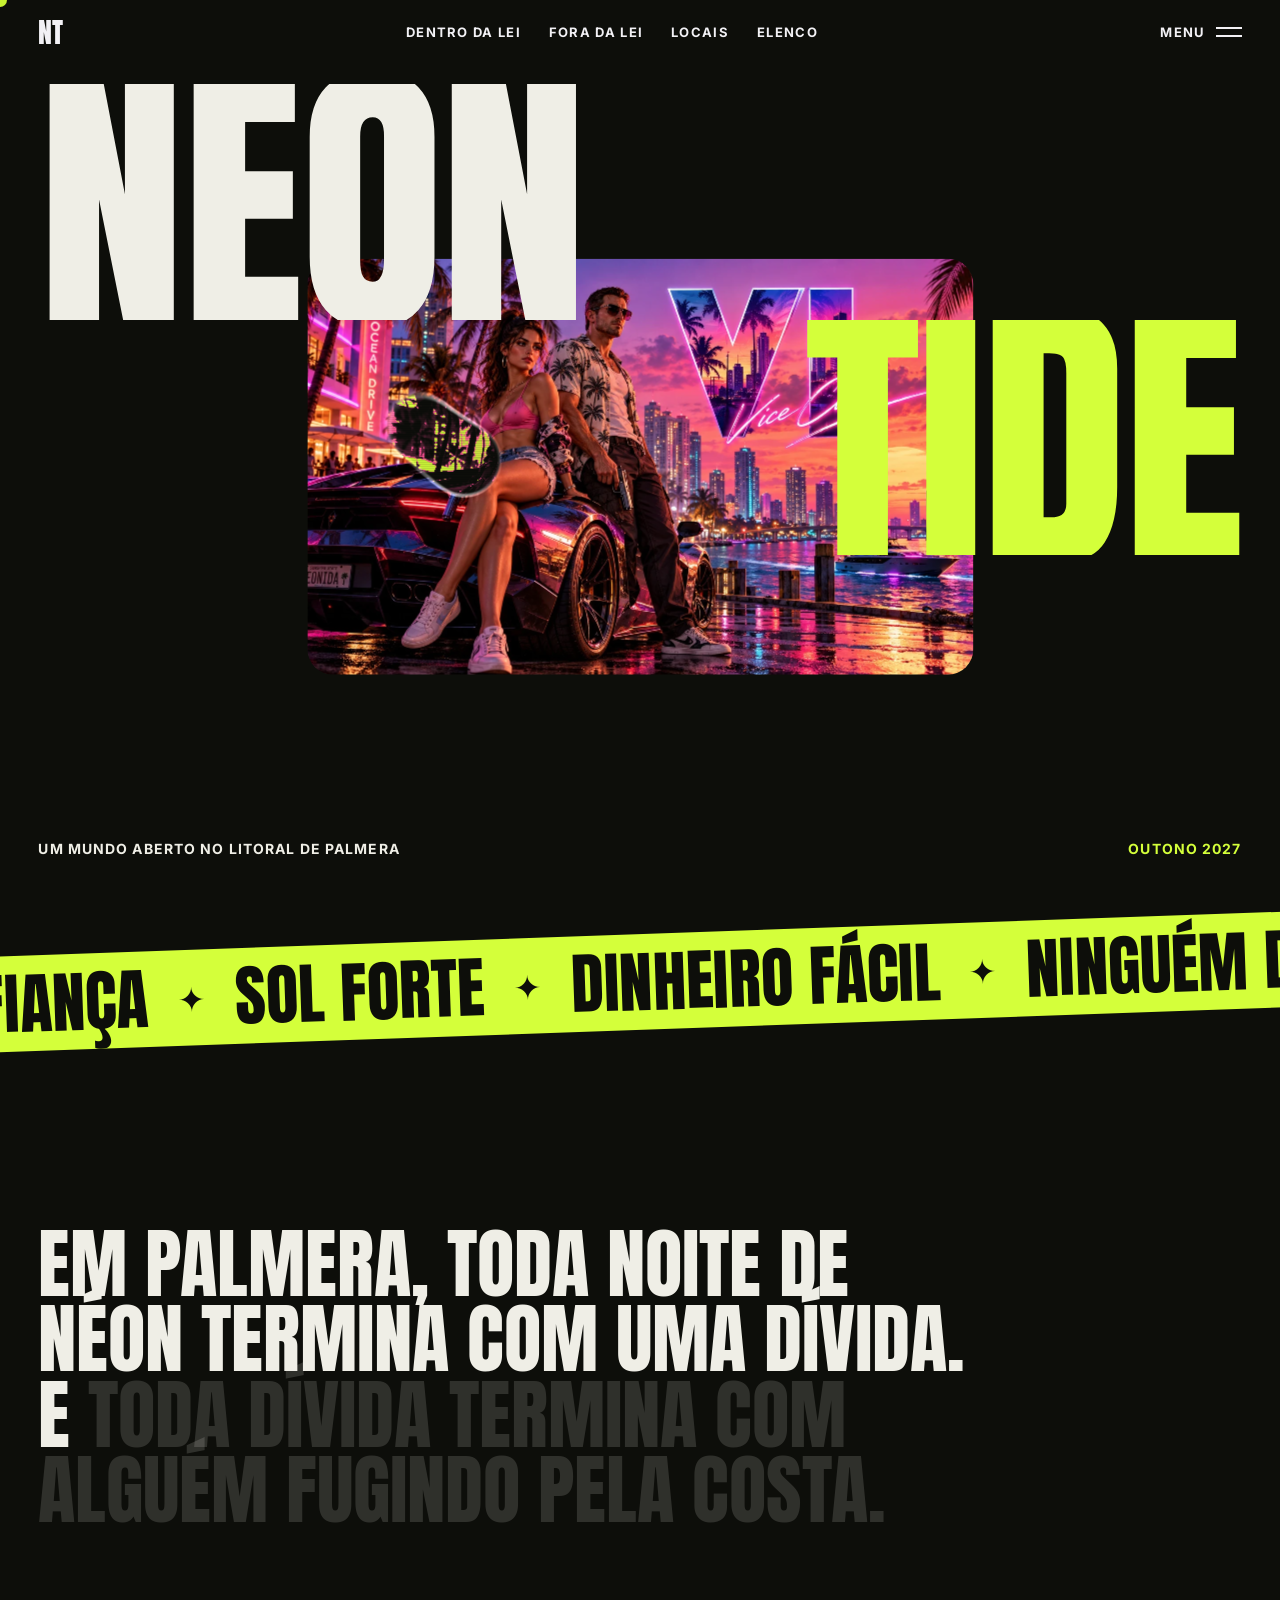
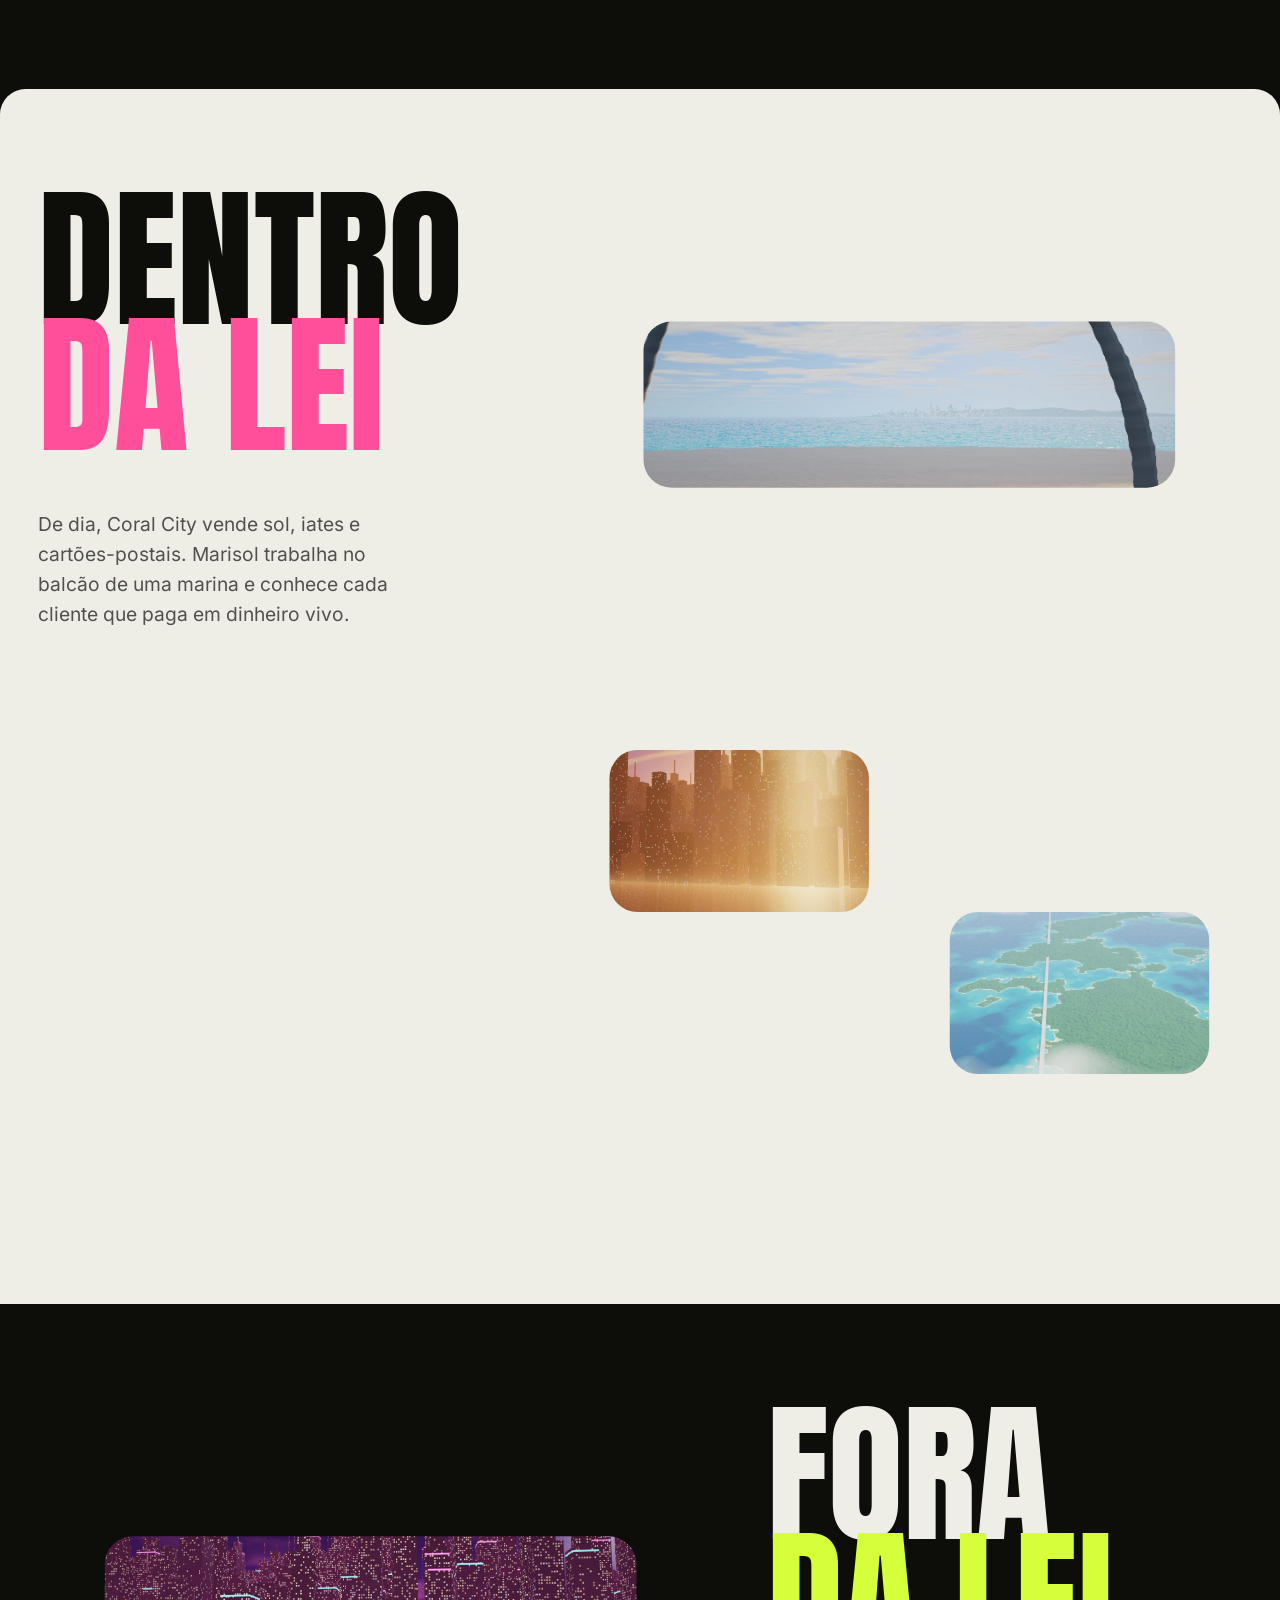
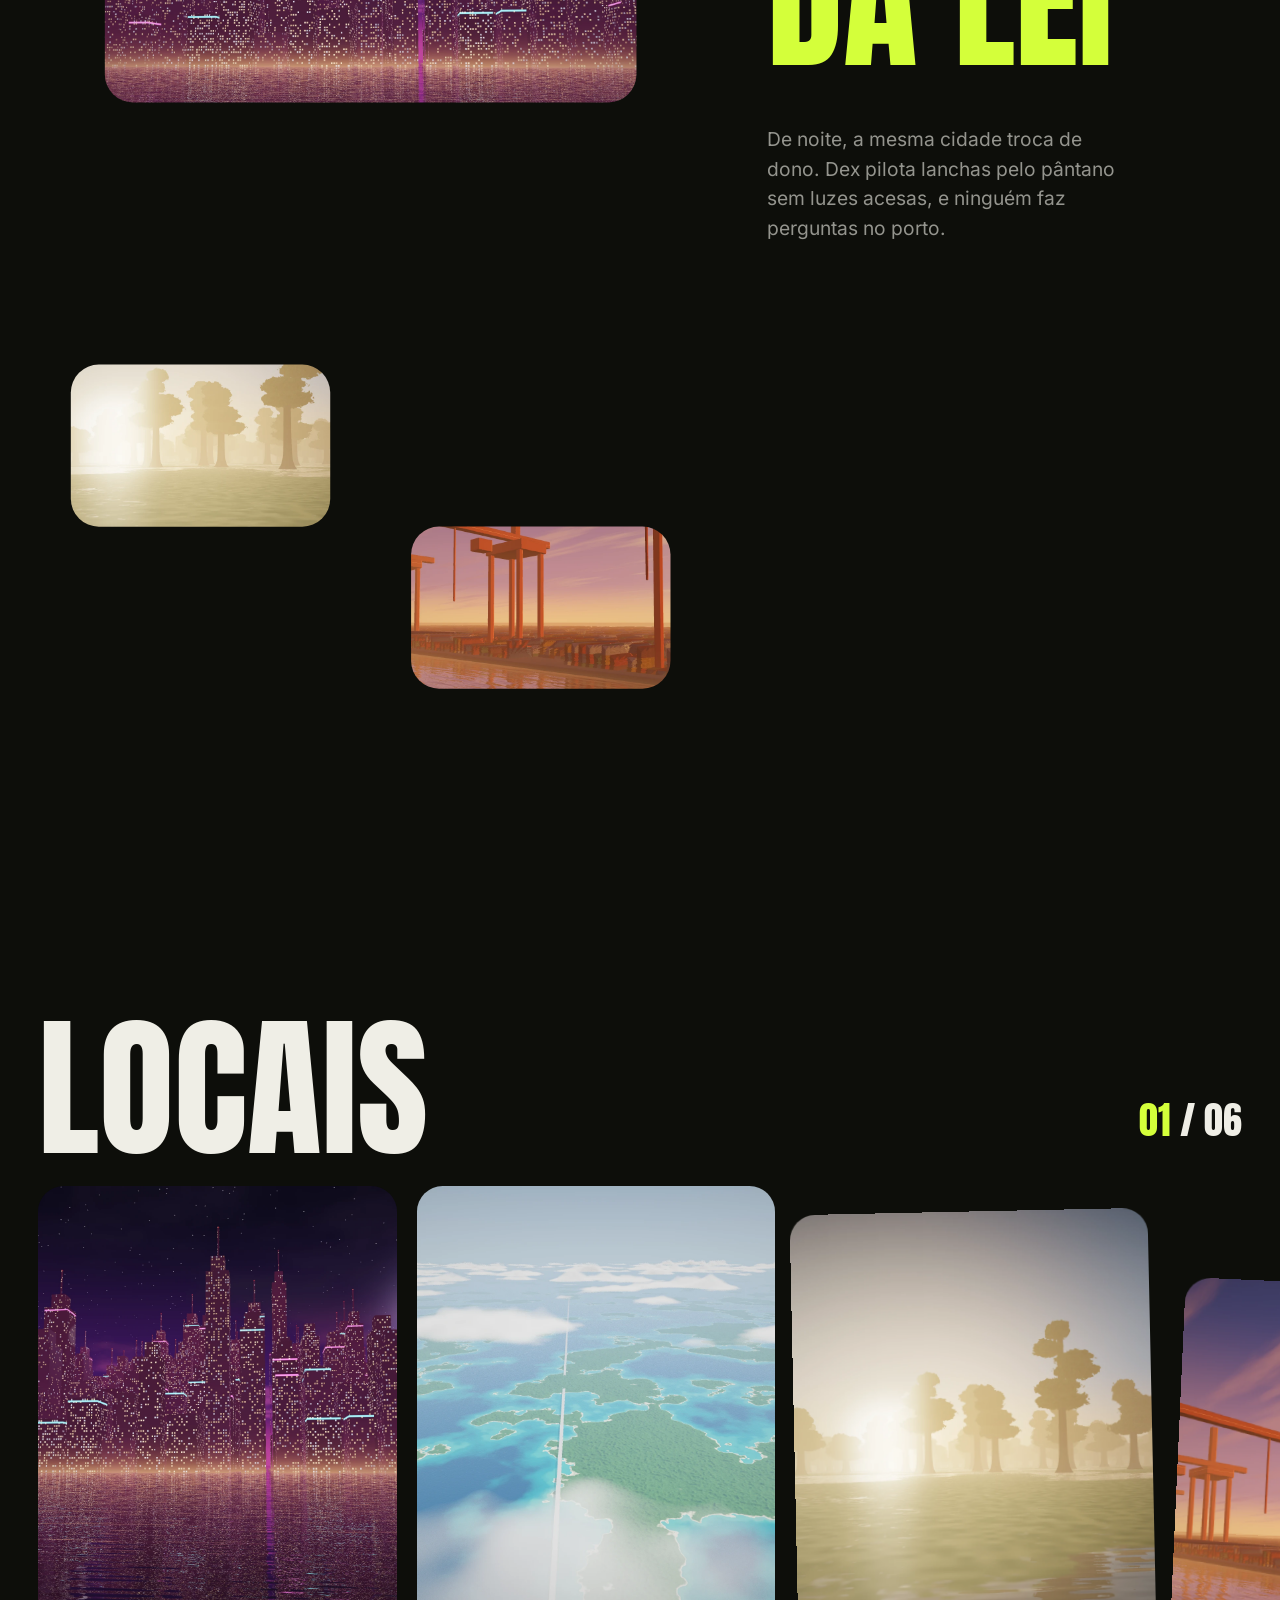
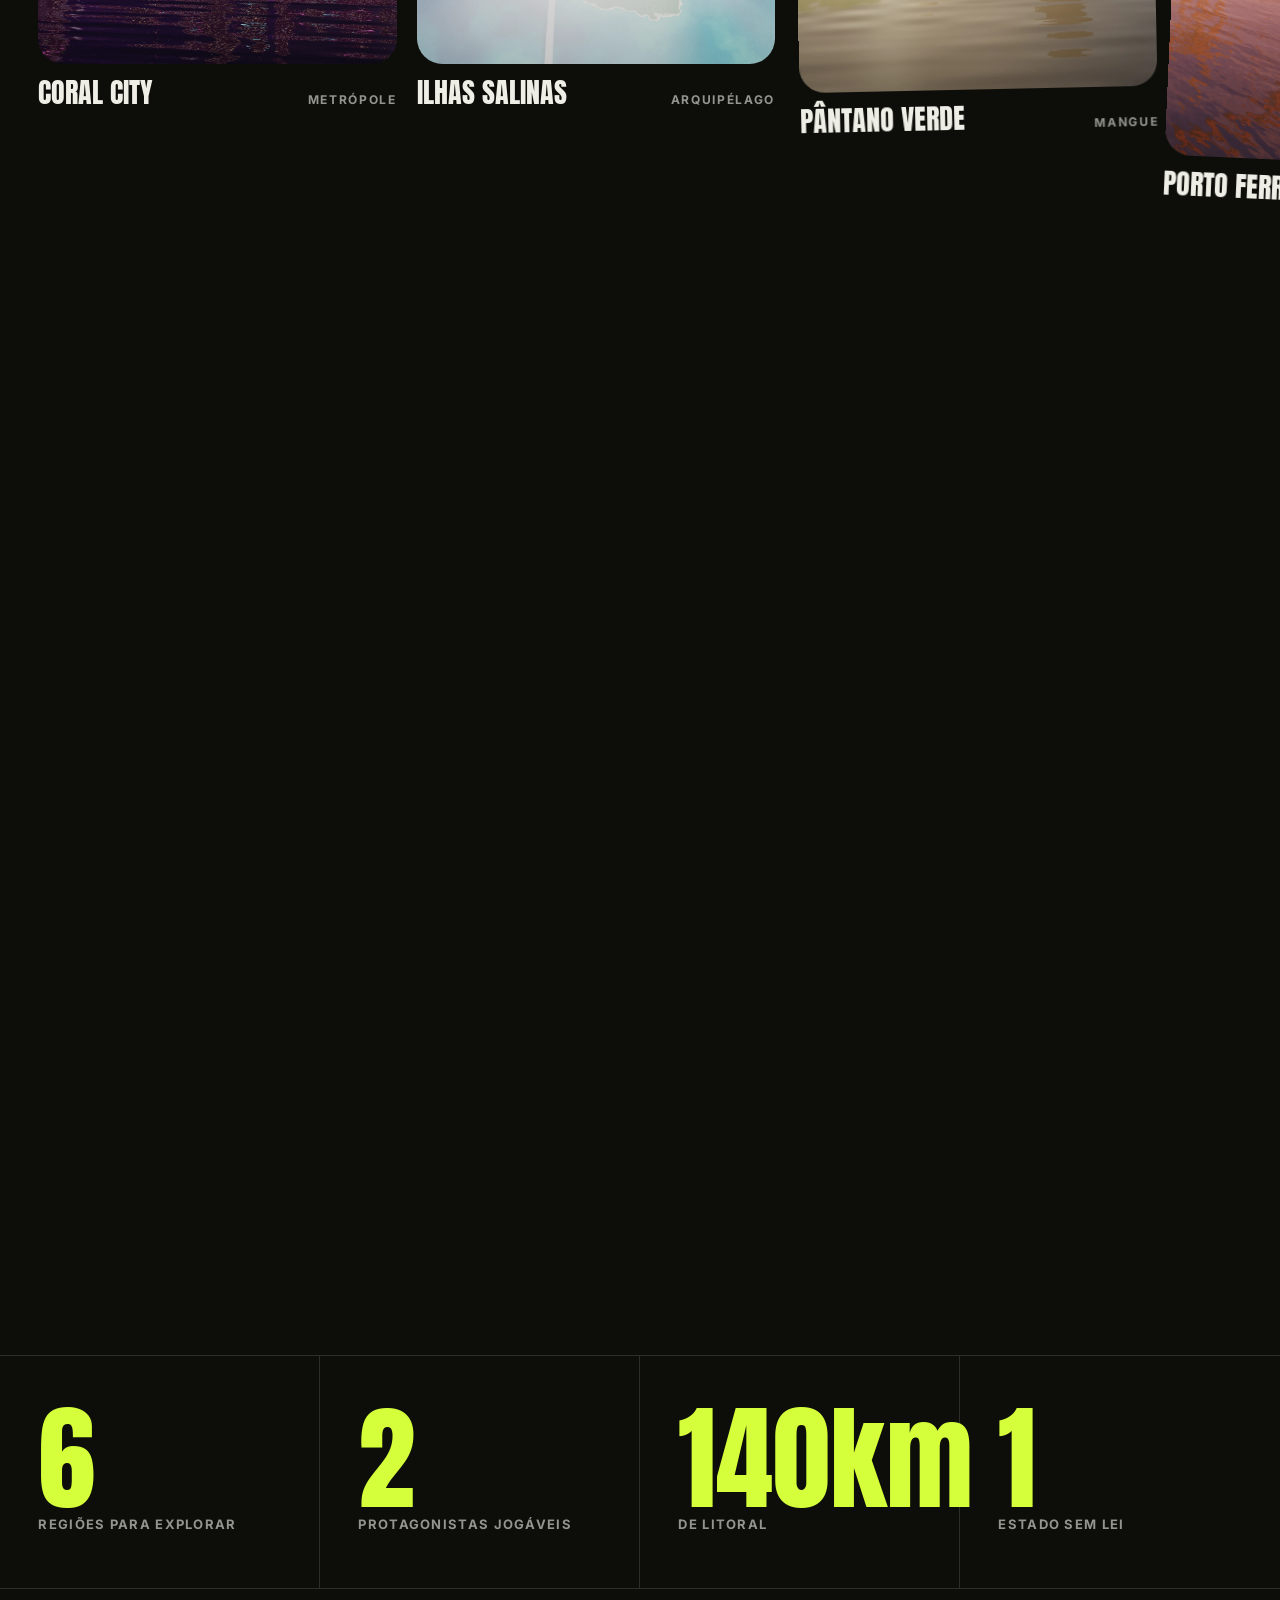
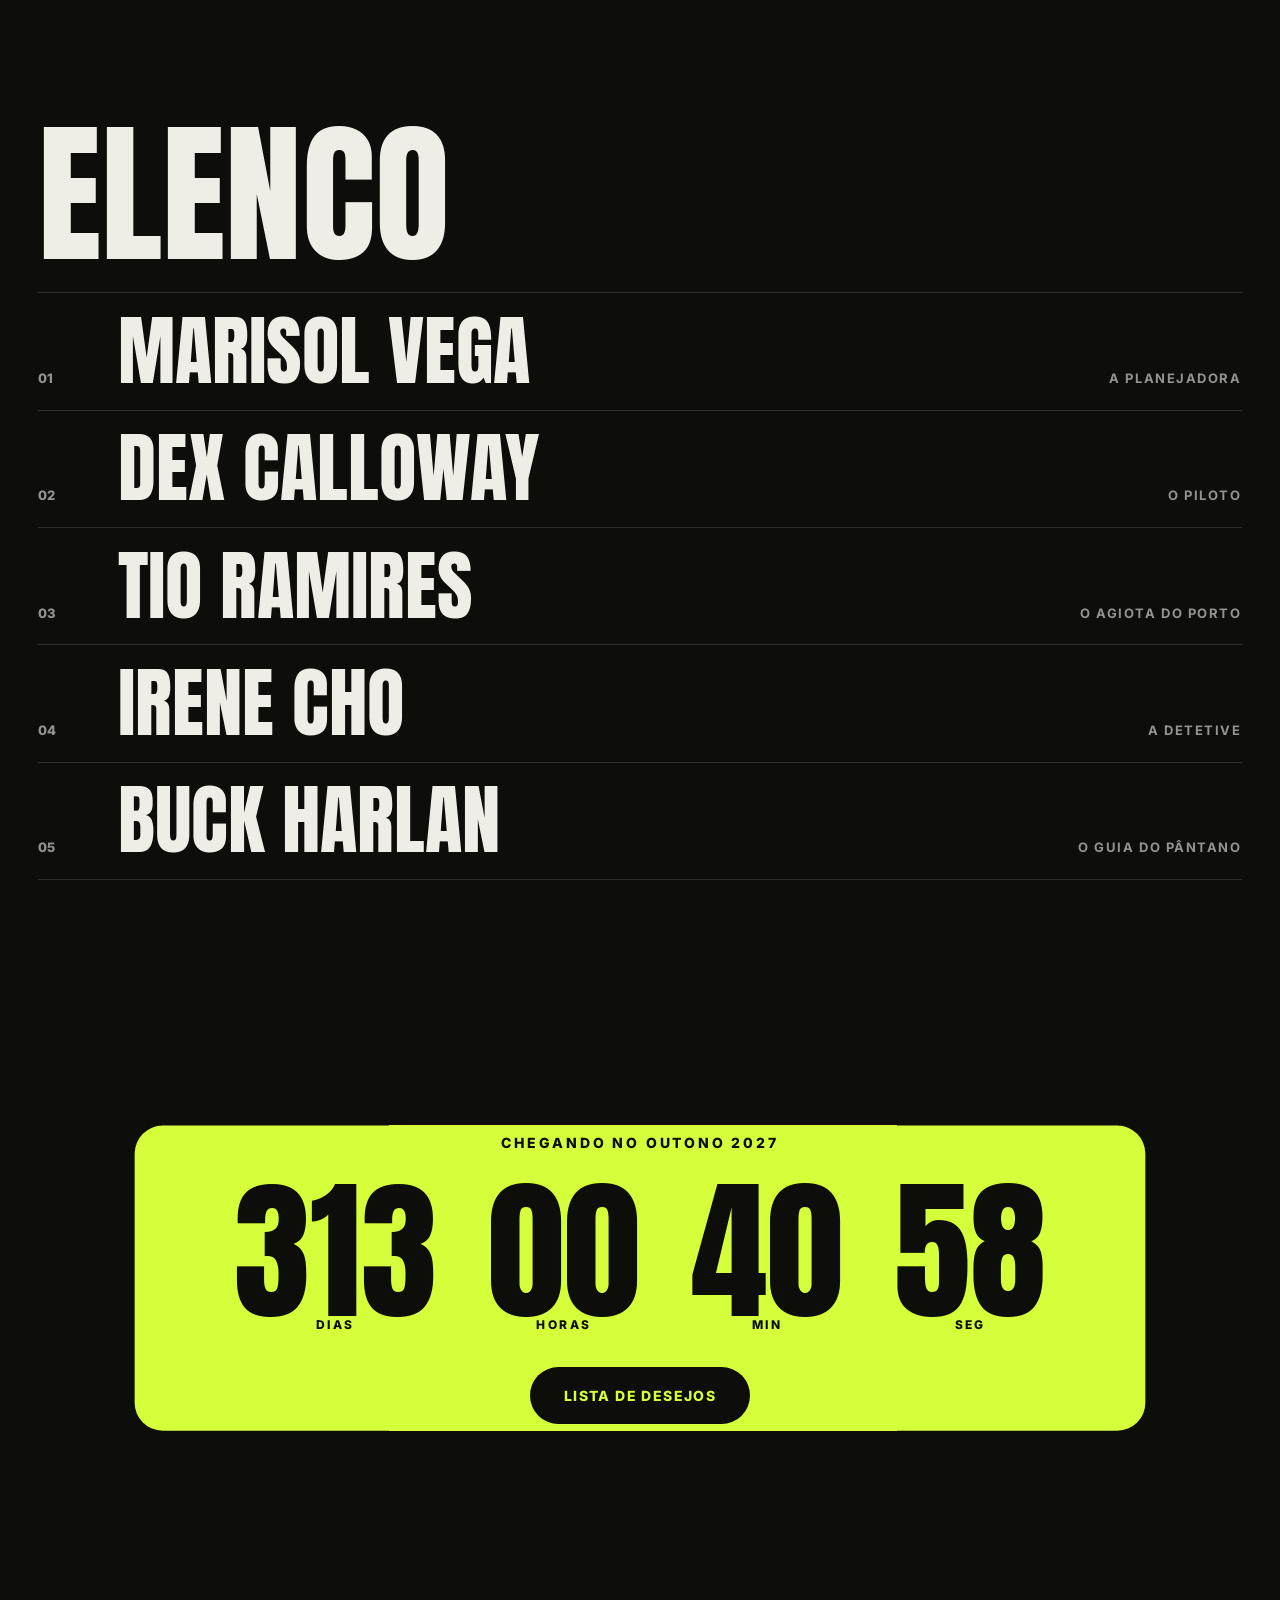
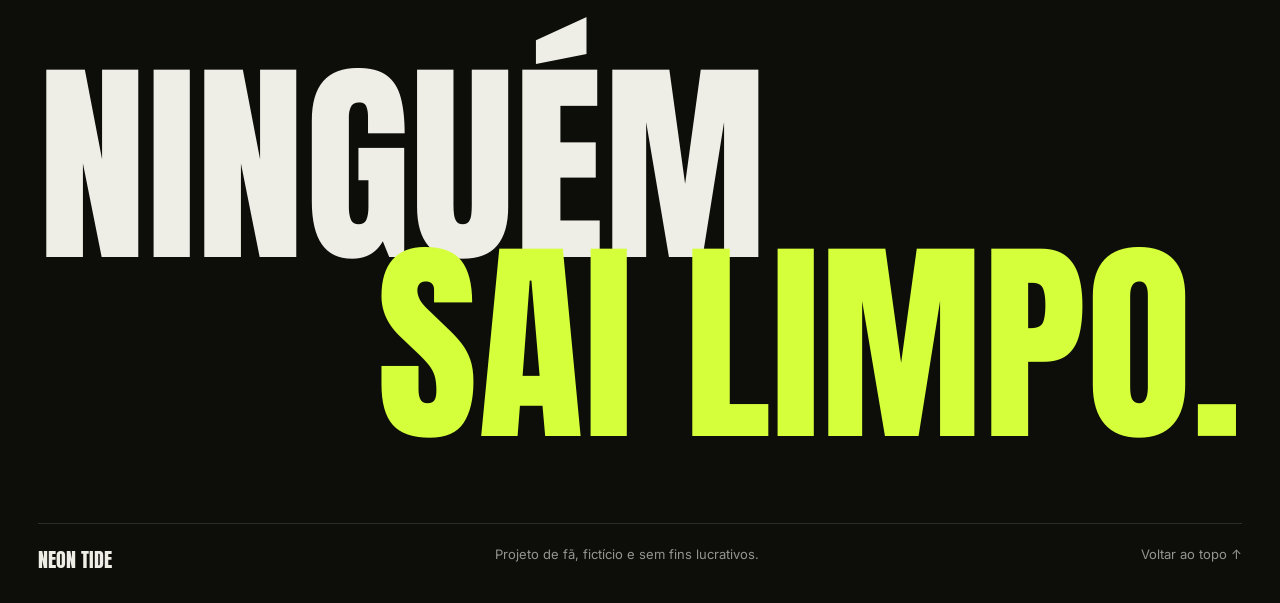
==== commit 6e9b0d5d: "Add cursor reveal effect on the hero image WebGL trail (ping-pong framebuffer) painted by the pointe" ====
--- a/index.html
+++ b/index.html
@@ -54,7 +54,7 @@
         <span class="hero__row"><span>NEON</span></span>
         <span class="hero__row hero__row--right"><span>TIDE</span></span>
       </h1>
-      <div class="hero__card" data-cursor="Ver">
+      <div class="hero__card" data-cursor="Passe" data-reveal>
         <img src="assets/img/hero.webp" alt="Marisol e Dex encostados num carro na orla de Coral City ao pôr do sol" width="1672" height="941">
       </div>
       <div class="hero__meta">
@@ -172,6 +172,7 @@
   <script src="vendor/gsap.min.js"></script>
   <script src="vendor/ScrollTrigger.min.js"></script>
   <script src="vendor/lenis.min.js"></script>
+  <script src="js/reveal.js"></script>
   <script src="js/main.js"></script>
 </body>
 </html>
--- a/css/style.css
+++ b/css/style.css
@@ -106,6 +106,8 @@
   transform: translate(-50%, -46%); border-radius: var(--radius); overflow: hidden; cursor: none;
 }
 .hero__card img { width: 100%; height: 100%; object-fit: cover; object-position: 50% 20%; }
+.reveal-canvas { position: absolute; inset: 0; width: 100%; height: 100%; display: block; }
+.has-reveal > img { visibility: hidden; }
 .hero__meta { display: flex; justify-content: space-between; gap: 24px; align-self: end; position: relative; z-index: 2; font-size: 14px; font-weight: 700; letter-spacing: .08em; text-transform: uppercase; }
 .hero__meta p { margin: 0; }
 .hero__meta p:last-child { color: var(--lime); }
